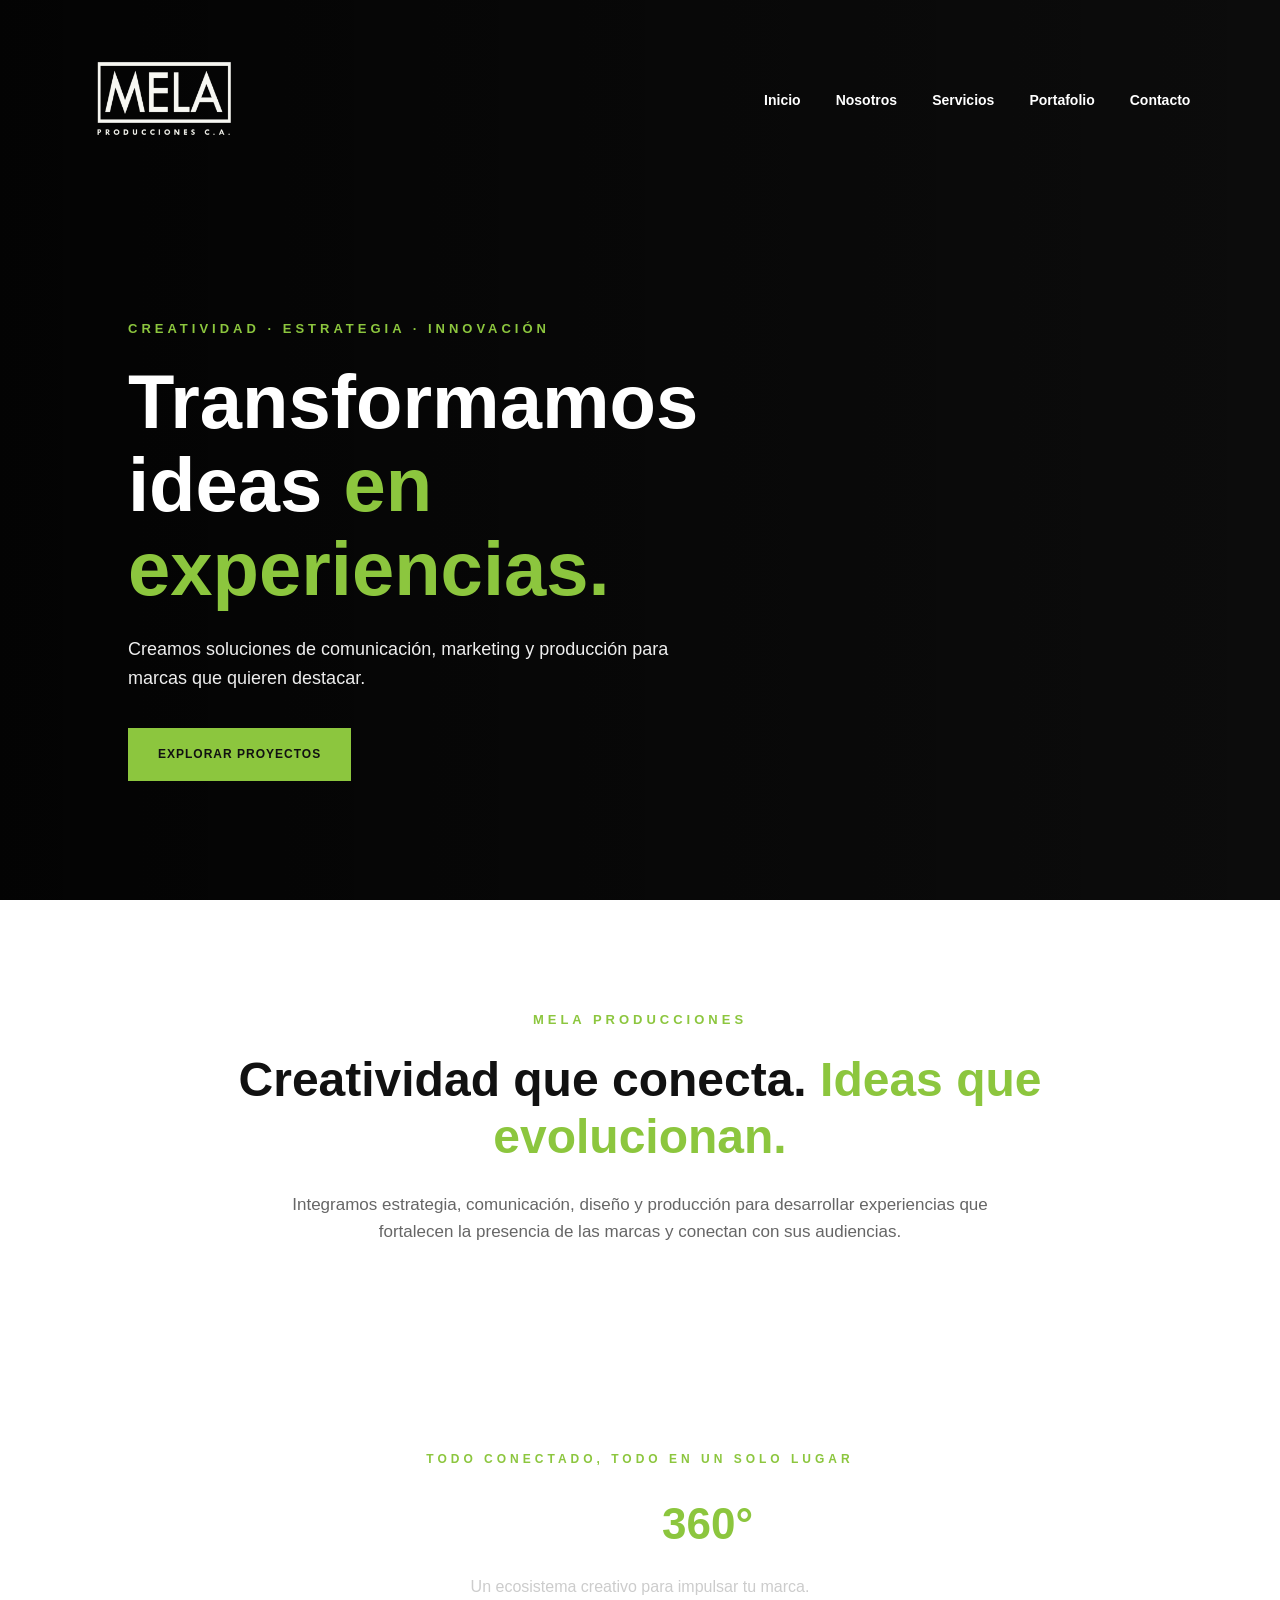
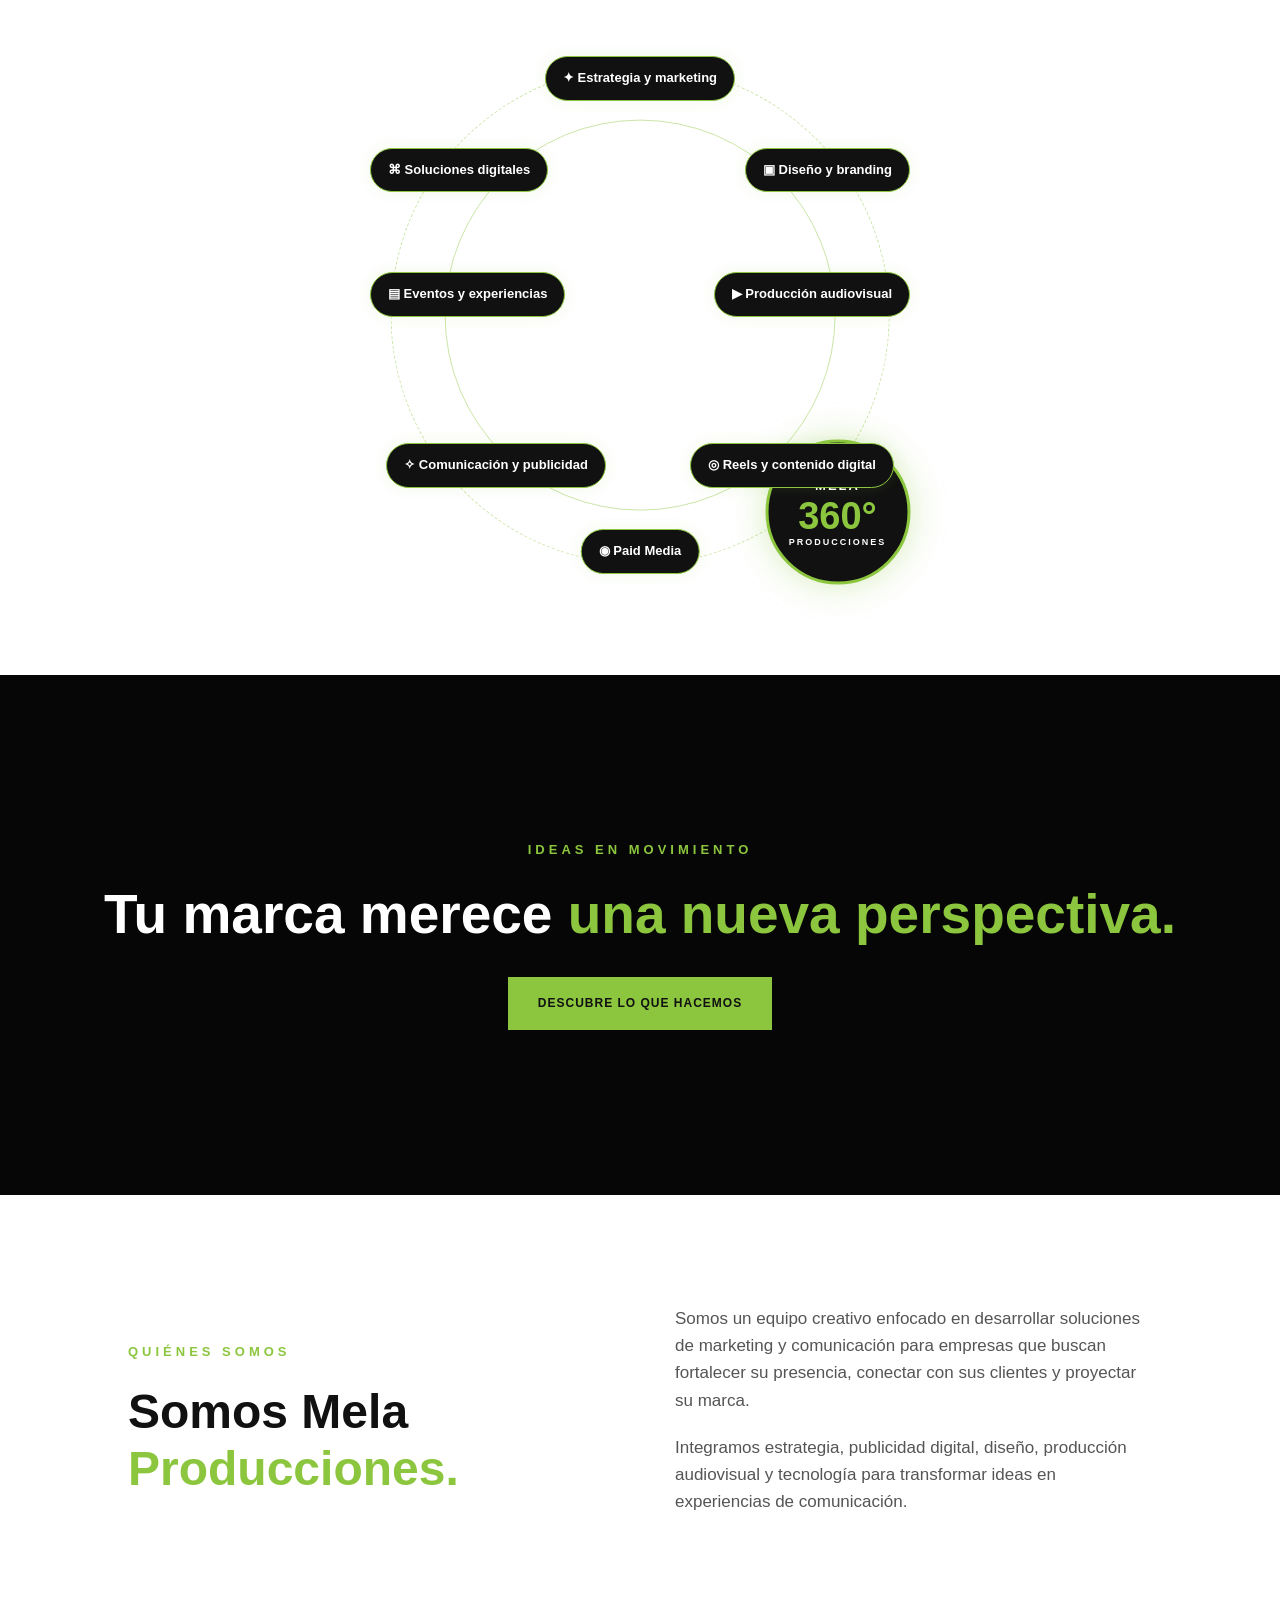
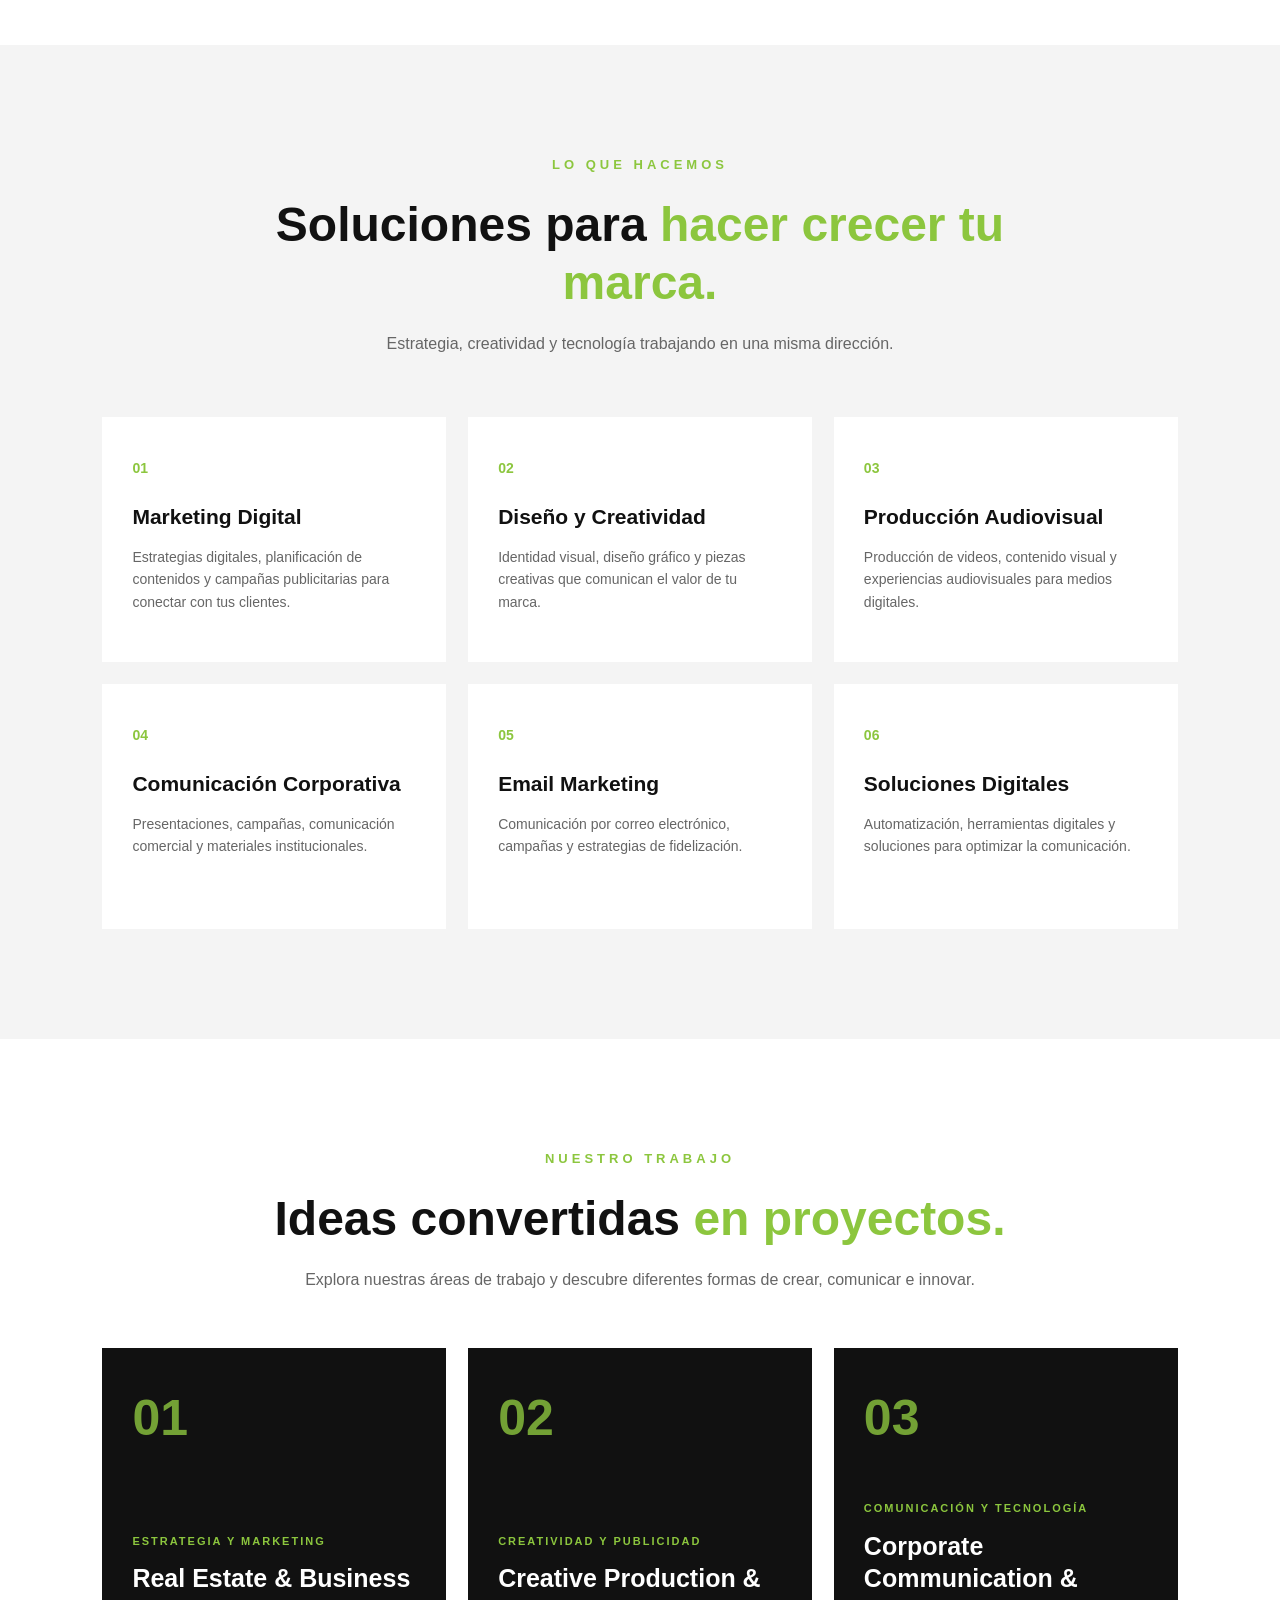
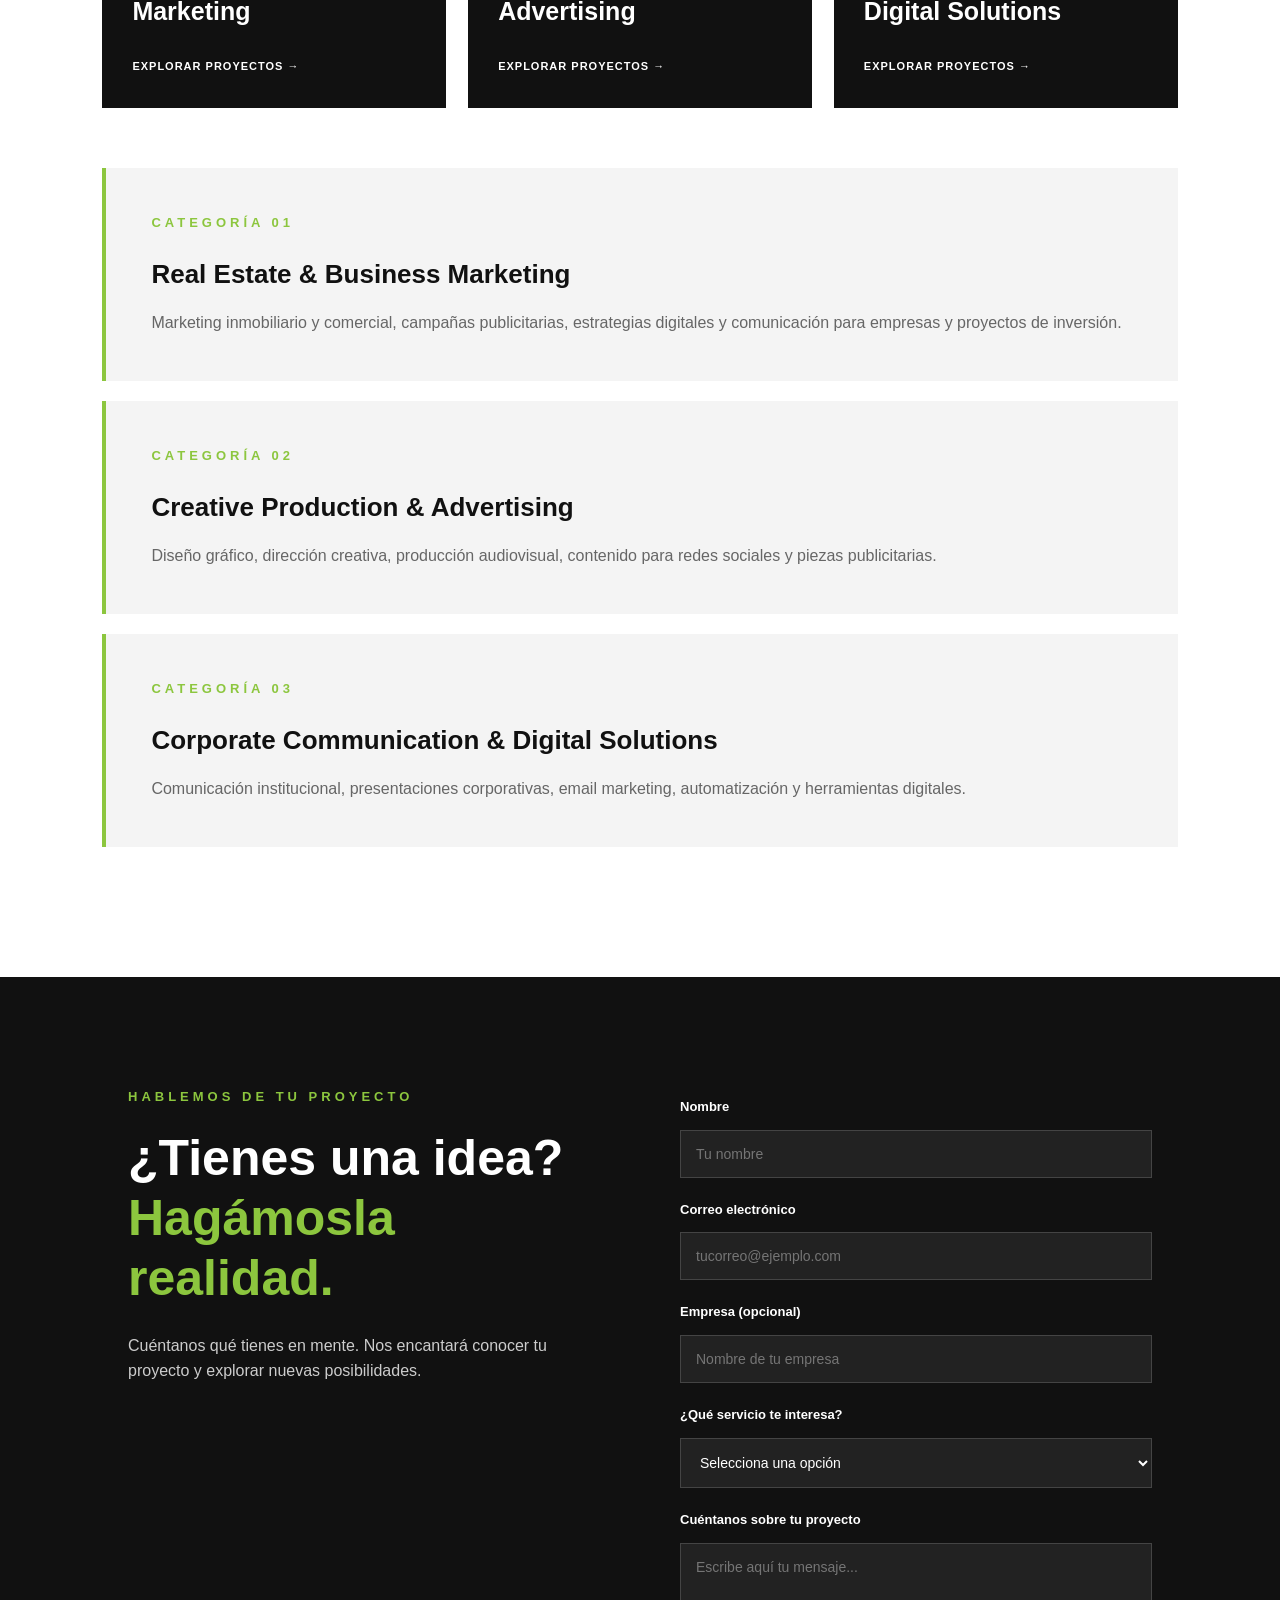
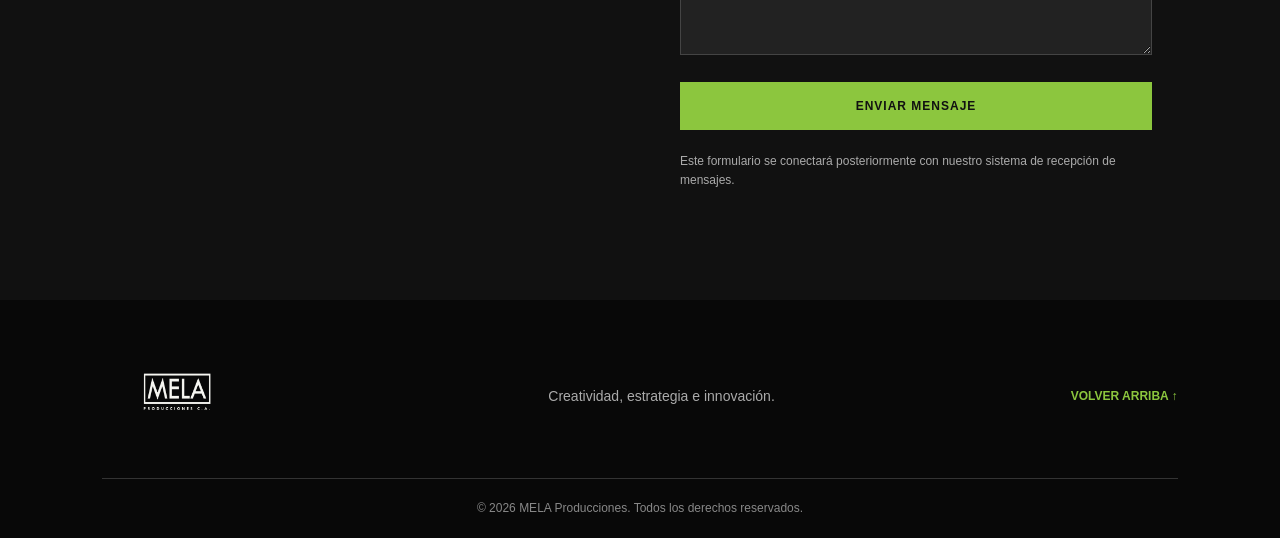
==== index.html @ 6f0ee9f9 "Agrega sección animada MELA 360" ====
<!DOCTYPE html>
<html lang="es">
<head>
    <meta charset="UTF-8">
    <meta name="viewport" content="width=device-width, initial-scale=1.0">

    <title>Mela Producciones | Creatividad y Comunicación</title>

    <meta name="description" content="Mela Producciones. Marketing, comunicación, publicidad y producción audiovisual.">

    <link rel="stylesheet" href="css/estilos.css">
</head>

<body>

    <!-- ================= HEADER ================= -->

    <header class="header">

        <video class="header-video" autoplay muted loop playsinline>
            <source src="videos/video portada.mp4" type="video/mp4">
        </video>

        <div class="header-overlay"></div>

        <nav class="navbar">

            <a href="#inicio" class="logo">
                <img src="img/logo mela blanco.png" alt="Mela Producciones">
            </a>

            <button class="menu-toggle" id="menu-toggle" aria-label="Abrir menú">
                ☰
            </button>

            <ul class="nav-menu" id="nav-menu">
                <li><a href="#inicio">Inicio</a></li>
                <li><a href="#nosotros">Nosotros</a></li>
                <li><a href="#servicios">Servicios</a></li>
                <li><a href="#portafolio">Portafolio</a></li>
                <li><a href="#contacto">Contacto</a></li>
            </ul>

        </nav>
        <!-- MENU INFERIOR PARA MOVILES -->
<nav class="mobile-bottom-nav">
    <a href="#inicio">
        <span>⌂</span>
        <small>Inicio</small>
    </a>

    <a href="#nosotros">
        <span>◉</span>
        <small>Nosotros</small>
    </a>

    <a href="#servicios">
        <span>▣</span>
        <small>Servicios</small>
    </a>

    <a href="#portafolio">
        <span>▦</span>
        <small>Portafolio</small>
    </a>

    <a href="#contacto">
        <span>✉</span>
        <small>Contacto</small>
    </a>
</nav>

        <div class="header-content" id="inicio">

            <p class="eyebrow">CREATIVIDAD · ESTRATEGIA · INNOVACIÓN</p>

            <h1>
                Transformamos ideas
                <span>en experiencias.</span>
            </h1>

            <p class="header-description">
                Creamos soluciones de comunicación, marketing y producción
                para marcas que quieren destacar.
            </p>

            <a href="#portafolio" class="btn-primary">
                EXPLORAR PROYECTOS
            </a>

        </div>

    </header>


    <!-- ================= PRESENTACIÓN ================= -->

    <main>

        <section class="intro-section">

            <p class="section-label">MELA PRODUCCIONES</p>

            <h2>
                Creatividad que conecta.
                <span>Ideas que evolucionan.</span>
            </h2>

            <p>
                Integramos estrategia, comunicación, diseño y producción
                para desarrollar experiencias que fortalecen la presencia
                de las marcas y conectan con sus audiencias.
            </p>

        </section>


<!-- ================ MELA 360 ================= -->
<section class="mela-360-section" id="mela360">

    <div class="mela-360-heading">
        <span>TODO CONECTADO, TODO EN UN SOLO LUGAR</span>
        <h2>MELA <strong>360°</strong></h2>
        <p>Un ecosistema creativo para impulsar tu marca.</p>
    </div>

    <div class="mela-360-orbit">

        <div class="mela-360-center">
            <span>MELA</span>
            <strong>360°</strong>
            <small>PRODUCCIONES</small>
        </div>

        <div class="mela-360-service service-1">✦ Estrategia y marketing</div>
        <div class="mela-360-service service-2">▣ Diseño y branding</div>
        <div class="mela-360-service service-3">▶ Producción audiovisual</div>
        <div class="mela-360-service service-4">◎ Reels y contenido digital</div>
        <div class="mela-360-service service-5">◉ Paid Media</div>
        <div class="mela-360-service service-6">✧ Comunicación y publicidad</div>
        <div class="mela-360-service service-7">▤ Eventos y experiencias</div>
        <div class="mela-360-service service-8">⌘ Soluciones digitales</div>

    </div>
</section>
<!-- ============== FIN MELA 360 ============== -->



        <!-- ================= VIDEO CENTRAL ================= -->

        <section class="video-section">

            <video class="body-video" autoplay muted loop playsinline>
                <source src="videos/video cuerpo.mp4" type="video/mp4">
            </video>

            <div class="video-overlay"></div>

            <div class="video-content">

                <p class="section-label">IDEAS EN MOVIMIENTO</p>

                <h2>
                    Tu marca merece
                    <span>una nueva perspectiva.</span>
                </h2>

                <a href="#servicios" class="btn-primary">
                    DESCUBRE LO QUE HACEMOS
                </a>

            </div>

        </section>


        <!-- ================= NOSOTROS ================= -->

        <section class="about-section" id="nosotros">

            <div class="section-heading">
                <p class="section-label">QUIÉNES SOMOS</p>

                <h2>
                    Somos Mela
                    <span>Producciones.</span>
                </h2>
            </div>

            <div class="about-content">

                <p>
                    Somos un equipo creativo enfocado en desarrollar
                    soluciones de marketing y comunicación para empresas
                    que buscan fortalecer su presencia, conectar con sus
                    clientes y proyectar su marca.
                </p>

                <p>
                    Integramos estrategia, publicidad digital, diseño,
                    producción audiovisual y tecnología para transformar
                    ideas en experiencias de comunicación.
                </p>

            </div>

        </section>


        <!-- ================= SERVICIOS ================= -->

        <section class="services-section" id="servicios">

            <div class="section-heading">
                <p class="section-label">LO QUE HACEMOS</p>

                <h2>
                    Soluciones para
                    <span>hacer crecer tu marca.</span>
                </h2>

                <p>
                    Estrategia, creatividad y tecnología trabajando
                    en una misma dirección.
                </p>
            </div>

            <div class="services-grid">

                <article class="service-card">
                    <span class="service-number">01</span>
                    <h3>Marketing Digital</h3>
                    <p>
                        Estrategias digitales, planificación de contenidos
                        y campañas publicitarias para conectar con tus clientes.
                    </p>
                </article>

                <article class="service-card">
                    <span class="service-number">02</span>
                    <h3>Diseño y Creatividad</h3>
                    <p>
                        Identidad visual, diseño gráfico y piezas creativas
                        que comunican el valor de tu marca.
                    </p>
                </article>

                <article class="service-card">
                    <span class="service-number">03</span>
                    <h3>Producción Audiovisual</h3>
                    <p>
                        Producción de videos, contenido visual y
                        experiencias audiovisuales para medios digitales.
                    </p>
                </article>

                <article class="service-card">
                    <span class="service-number">04</span>
                    <h3>Comunicación Corporativa</h3>
                    <p>
                        Presentaciones, campañas, comunicación comercial
                        y materiales institucionales.
                    </p>
                </article>

                <article class="service-card">
                    <span class="service-number">05</span>
                    <h3>Email Marketing</h3>
                    <p>
                        Comunicación por correo electrónico, campañas
                        y estrategias de fidelización.
                    </p>
                </article>

                <article class="service-card">
                    <span class="service-number">06</span>
                    <h3>Soluciones Digitales</h3>
                    <p>
                        Automatización, herramientas digitales y
                        soluciones para optimizar la comunicación.
                    </p>
                </article>

            </div>

        </section>


        <!-- ================= PORTAFOLIO ================= -->

        <section class="portfolio-section" id="portafolio">

            <div class="section-heading">
                <p class="section-label">NUESTRO TRABAJO</p>

                <h2>
                    Ideas convertidas
                    <span>en proyectos.</span>
                </h2>

                <p>
                    Explora nuestras áreas de trabajo y descubre
                    diferentes formas de crear, comunicar e innovar.
                </p>
            </div>

            <div class="portfolio-grid">

                <a href="#real-estate" class="portfolio-card">

                    <span class="portfolio-number">01</span>

                    <div class="portfolio-card-content">
                        <p>ESTRATEGIA Y MARKETING</p>
                        <h3>Real Estate & Business Marketing</h3>
                        <span class="portfolio-link">EXPLORAR PROYECTOS →</span>
                    </div>

                </a>


                <a href="#produccion" class="portfolio-card">

                    <span class="portfolio-number">02</span>

                    <div class="portfolio-card-content">
                        <p>CREATIVIDAD Y PUBLICIDAD</p>
                        <h3>Creative Production & Advertising</h3>
                        <span class="portfolio-link">EXPLORAR PROYECTOS →</span>
                    </div>

                </a>


                <a href="#comunicacion" class="portfolio-card">

                    <span class="portfolio-number">03</span>

                    <div class="portfolio-card-content">
                        <p>COMUNICACIÓN Y TECNOLOGÍA</p>
                        <h3>Corporate Communication & Digital Solutions</h3>
                        <span class="portfolio-link">EXPLORAR PROYECTOS →</span>
                    </div>

                </a>

            </div>


            <!-- Detalles de las categorías -->

            <div class="portfolio-details">

                <article class="portfolio-detail" id="real-estate">

                    <p class="section-label">CATEGORÍA 01</p>

                    <h3>Real Estate & Business Marketing</h3>

                    <p>
                        Marketing inmobiliario y comercial, campañas
                        publicitarias, estrategias digitales y comunicación
                        para empresas y proyectos de inversión.
                    </p>

                </article>


                <article class="portfolio-detail" id="produccion">

                    <p class="section-label">CATEGORÍA 02</p>

                    <h3>Creative Production & Advertising</h3>

                    <p>
                        Diseño gráfico, dirección creativa, producción
                        audiovisual, contenido para redes sociales
                        y piezas publicitarias.
                    </p>

                </article>


                <article class="portfolio-detail" id="comunicacion">

                    <p class="section-label">CATEGORÍA 03</p>

                    <h3>Corporate Communication & Digital Solutions</h3>

                    <p>
                        Comunicación institucional, presentaciones
                        corporativas, email marketing, automatización
                        y herramientas digitales.
                    </p>

                </article>

            </div>

        </section>


        <!-- ================= CONTACTO ================= -->

        <section class="contact-section" id="contacto">

            <div class="contact-info">

                <p class="section-label">HABLEMOS DE TU PROYECTO</p>

                <h2>
                    ¿Tienes una idea?
                    <span>Hagámosla realidad.</span>
                </h2>

                <p>
                    Cuéntanos qué tienes en mente. Nos encantará conocer
                    tu proyecto y explorar nuevas posibilidades.
                </p>

            </div>


            <form class="contact-form" id="contact-form">

                <label for="nombre">Nombre</label>
                <input
                    type="text"
                    id="nombre"
                    name="nombre"
                    placeholder="Tu nombre"
                    required
                >

                <label for="email">Correo electrónico</label>
                <input
                    type="email"
                    id="email"
                    name="email"
                    placeholder="tucorreo@ejemplo.com"
                    required
                >

                <label for="empresa">Empresa (opcional)</label>
                <input
                    type="text"
                    id="empresa"
                    name="empresa"
                    placeholder="Nombre de tu empresa"
                >

                <label for="servicio">¿Qué servicio te interesa?</label>

                <select id="servicio" name="servicio" required>
                    <option value="">Selecciona una opción</option>
                    <option value="Marketing Digital">Marketing Digital</option>
                    <option value="Diseño y Creatividad">Diseño y Creatividad</option>
                    <option value="Producción Audiovisual">Producción Audiovisual</option>
                    <option value="Comunicación Corporativa">Comunicación Corporativa</option>
                    <option value="Email Marketing">Email Marketing</option>
                    <option value="Soluciones Digitales">Soluciones Digitales</option>
                    <option value="Otro">Otro</option>
                </select>

                <label for="mensaje">Cuéntanos sobre tu proyecto</label>

                <textarea
                    id="mensaje"
                    name="mensaje"
                    rows="5"
                    placeholder="Escribe aquí tu mensaje..."
                    required
                ></textarea>

                <button type="submit" class="btn-primary">
                    ENVIAR MENSAJE
                </button>

                <p class="form-notice" id="form-notice">
                    Este formulario se conectará posteriormente
                    con nuestro sistema de recepción de mensajes.
                </p>

            </form>

        </section>

    </main>


    <!-- ================= FOOTER ================= -->

    <footer class="footer">

        <div class="footer-content">

            <a href="#inicio" class="footer-logo">
                <img src="img/logo mela blanco.png" alt="Mela Producciones">
            </a>

            <p>
                Creatividad, estrategia e innovación.
            </p>

            <a href="#inicio" class="back-to-top">
                VOLVER ARRIBA ↑
            </a>

        </div>

        <div class="footer-bottom">
            <p>© 2026 MELA Producciones. Todos los derechos reservados.</p>
        </div>

    </footer>


    <!-- ================= JAVASCRIPT ================= -->

    <script src="js/script.js"></script>

</body>
</html>
---- css/estilos.css ----
/* =========================
   CONFIGURACIÓN GENERAL
========================= */

/* ANCHO COMPLETO DE LA PÁGINA */

html,
body {
    width: 100%;
    max-width: 100%;
    overflow-x: hidden;
}

/* ENCABEZADO A PANTALLA COMPLETA */

.header {
    width: 100%;
    margin: 0;
    padding: 0;
    position: relative;
    overflow: hidden;
}

.header-video {
    position: absolute;
    top: 0;
    left: 0;
    width: 100%;
    height: 100%;
    object-fit: cover;
    object-position: center;
}

* {
    margin: 0;
    padding: 0;
    box-sizing: border-box;
}

html {
    scroll-behavior: smooth;
}

body {
    font-family: Arial, Helvetica, sans-serif;
    background: #ffffff;
    color: #111111;
    line-height: 1.6;
}

:root {
    --verde: #8CC63E;
    --negro: #111111;
    --blanco: #ffffff;
    --gris: #f4f4f4;
}

a {
    text-decoration: none;
    color: inherit;
}

section {
    scroll-margin-top: 30px;
}


/* =========================
   HEADER Y VIDEO
========================= */

.header {
    position: relative;
    min-height: 720px;
    height: 100vh;
    max-height: 900px;
    background: var(--negro);
    color: var(--blanco);
    overflow: hidden;
    display: flex;
    flex-direction: column;
}

.header-video {
    position: absolute;
    inset: 0;
    width: 100%;
    height: 100%;
    object-fit: cover;
    z-index: 0;
}

.header-overlay {
    position: absolute;
    inset: 0;
    background: linear-gradient(
        90deg,
        rgba(0, 0, 0, 0.82),
        rgba(0, 0, 0, 0.30)
    );
    z-index: 1;
}


/* =========================
   MENÚ DE NAVEGACIÓN
========================= */

.navbar {
    position: relative;
    z-index: 3;
    width: 100%;
    padding: 25px 7%;
    display: flex;
    justify-content: space-between;
    align-items: center;
}

.logo img {
    width: 180px;
    max-height: 90px;
    object-fit: contain;
    display: block;
}

.nav-menu {
    display: flex;
    align-items: center;
    gap: 35px;
    list-style: none;
}

.nav-menu a {
    color: var(--blanco);
    font-size: 14px;
    font-weight: bold;
    transition: color 0.3s;
}

.nav-menu a:hover {
    color: var(--verde);
}

.menu-toggle {
    display: none;
    background: transparent;
    border: none;
    color: white;
    font-size: 30px;
    cursor: pointer;
}


/* =========================
   TEXTO PRINCIPAL
========================= */

.header-content {
    position: relative;
    z-index: 2;
    flex: 1;
    display: flex;
    flex-direction: column;
    justify-content: center;
    align-items: flex-start;
    padding: 60px 10%;
    max-width: 1000px;
}

.eyebrow,
.section-label {
    color: var(--verde);
    font-size: 13px;
    font-weight: bold;
    letter-spacing: 4px;
    margin-bottom: 20px;
}

.header-content h1 {
    font-size: clamp(42px, 6vw, 76px);
    line-height: 1.1;
    max-width: 850px;
    margin-bottom: 25px;
}

.header-content h1 span,
.intro-section h2 span,
.section-heading h2 span,
.video-content h2 span,
.contact-info h2 span {
    color: var(--verde);
}

.header-description {
    max-width: 550px;
    font-size: 18px;
    color: #eeeeee;
    margin-bottom: 35px;
}


/* =========================
   BOTONES
========================= */

.btn-primary {
    display: inline-block;
    background: var(--verde);
    color: var(--negro);
    border: 2px solid var(--verde);
    padding: 15px 28px;
    font-size: 12px;
    font-weight: bold;
    letter-spacing: 1px;
    cursor: pointer;
    transition: all 0.3s ease;
}

.btn-primary:hover {
    background: transparent;
    color: var(--verde);
}


/* =========================
   PRESENTACIÓN
========================= */

.intro-section {
    padding: 110px 10%;
    text-align: center;
    max-width: 1100px;
    margin: auto;
}

.intro-section h2 {
    font-size: clamp(32px, 4vw, 48px);
    line-height: 1.2;
    margin-bottom: 25px;
}

.intro-section > p:last-child {
    max-width: 750px;
    margin: auto;
    color: #666666;
    font-size: 17px;
}


/* =========================
   VIDEO DEL CUERPO
========================= */

.video-section {
    position: relative;
    min-height: 520px;
    background: var(--negro);
    overflow: hidden;
    display: flex;
    align-items: center;
    justify-content: center;
    color: var(--blanco);
    text-align: center;
}

.body-video {
    position: absolute;
    inset: 0;
    width: 100%;
    height: 100%;
    object-fit: cover;
}

.video-overlay {
    position: absolute;
    inset: 0;
    background: rgba(0, 0, 0, 0.65);
}

.video-content {
    position: relative;
    z-index: 1;
    padding: 70px 20px;
}

.video-content h2 {
    font-size: clamp(32px, 5vw, 55px);
    line-height: 1.2;
    margin-bottom: 30px;
}


/* =========================
   NOSOTROS
========================= */

.about-section {
    padding: 110px 10%;
    display: grid;
    grid-template-columns: 1fr 1fr;
    gap: 70px;
    align-items: center;
}

.section-heading h2 {
    font-size: clamp(32px, 4vw, 48px);
    line-height: 1.2;
}

.about-content p {
    font-size: 17px;
    color: #555555;
    margin-bottom: 20px;
}


/* =========================
   SERVICIOS
========================= */

.services-section {
    background: var(--gris);
    padding: 110px 8%;
}

.services-section > .section-heading {
    text-align: center;
    max-width: 750px;
    margin: 0 auto 60px;
}

.services-section .section-heading > p:last-child,
.portfolio-section .section-heading > p:last-child {
    color: #666666;
    margin-top: 20px;
}

.services-grid {
    display: grid;
    grid-template-columns: repeat(3, 1fr);
    gap: 22px;
}

.service-card {
    background: var(--blanco);
    padding: 38px 30px;
    min-height: 245px;
    border-bottom: 4px solid transparent;
    transition: all 0.3s ease;
}

.service-card:hover {
    border-color: var(--verde);
    transform: translateY(-5px);
}

.service-number {
    color: var(--verde);
    font-size: 14px;
    font-weight: bold;
}

.service-card h3 {
    font-size: 21px;
    margin: 20px 0 12px;
}

.service-card p {
    font-size: 14px;
    color: #666666;
}


/* =========================
   PORTAFOLIO
========================= */

.portfolio-section {
    padding: 110px 8%;
}

.portfolio-section > .section-heading {
    text-align: center;
    max-width: 800px;
    margin: 0 auto 55px;
}

.portfolio-grid {
    display: grid;
    grid-template-columns: repeat(3, 1fr);
    gap: 22px;
}

.portfolio-card {
    position: relative;
    min-height: 360px;
    padding: 30px;
    background: var(--negro);
    color: var(--blanco);
    display: flex;
    flex-direction: column;
    justify-content: space-between;
    overflow: hidden;
    transition: all 0.3s ease;
}

.portfolio-card:hover {
    background: #252525;
    transform: translateY(-6px);
}

.portfolio-number {
    font-size: 50px;
    font-weight: bold;
    color: var(--verde);
    opacity: 0.8;
}

.portfolio-card-content p {
    color: var(--verde);
    font-size: 11px;
    font-weight: bold;
    letter-spacing: 2px;
    margin-bottom: 12px;
}

.portfolio-card-content h3 {
    font-size: 25px;
    line-height: 1.3;
    margin-bottom: 25px;
}

.portfolio-link {
    font-size: 11px;
    font-weight: bold;
    letter-spacing: 1px;
}

.portfolio-details {
    margin-top: 60px;
}

.portfolio-detail {
    padding: 45px;
    margin-bottom: 20px;
    background: var(--gris);
    border-left: 4px solid var(--verde);
}

.portfolio-detail h3 {
    font-size: 26px;
    margin-bottom: 15px;
}

.portfolio-detail p:last-child {
    color: #666666;
}


/* =========================
   CONTACTO
========================= */

.contact-section {
    background: var(--negro);
    color: var(--blanco);
    padding: 110px 10%;
    display: grid;
    grid-template-columns: 1fr 1fr;
    gap: 80px;
}

.contact-info h2 {
    font-size: clamp(34px, 4vw, 50px);
    line-height: 1.2;
    margin-bottom: 25px;
}

.contact-info > p:last-child {
    color: #cccccc;
    max-width: 450px;
}

.contact-form {
    display: flex;
    flex-direction: column;
    gap: 12px;
}

.contact-form label {
    font-size: 13px;
    font-weight: bold;
    margin-top: 10px;
}

.contact-form input,
.contact-form select,
.contact-form textarea {
    width: 100%;
    padding: 15px;
    background: #222222;
    border: 1px solid #444444;
    color: var(--blanco);
    font-family: inherit;
    font-size: 14px;
    outline: none;
}

.contact-form input:focus,
.contact-form select:focus,
.contact-form textarea:focus {
    border-color: var(--verde);
}

.contact-form textarea {
    resize: vertical;
}

.contact-form button {
    margin-top: 15px;
}

.form-notice {
    color: #aaaaaa;
    font-size: 12px;
    margin-top: 10px;
}


/* =========================
   FOOTER
========================= */

.footer {
    background: #080808;
    color: var(--blanco);
    padding: 55px 8% 20px;
}

.footer-content {
    display: flex;
    justify-content: space-between;
    align-items: center;
    gap: 25px;
    padding-bottom: 40px;
}

.footer-logo img {
    width: 150px;
    max-height: 75px;
    object-fit: contain;
}

.footer-content p {
    color: #aaaaaa;
    font-size: 14px;
}

.back-to-top {
    color: var(--verde);
    font-size: 12px;
    font-weight: bold;
}

.footer-bottom {
    border-top: 1px solid #333333;
    padding-top: 20px;
    text-align: center;
    color: #888888;
    font-size: 12px;
}


/* =========================
   RESPONSIVE - TABLETS
========================= */

@media (max-width: 900px) {

    .nav-menu {
        gap: 18px;
    }

    .services-grid {
        grid-template-columns: repeat(2, 1fr);
    }

    .portfolio-grid {
        grid-template-columns: 1fr;
    }

    .portfolio-card {
        min-height: 280px;
    }

    .about-section,
    .contact-section {
        grid-template-columns: 1fr;
        gap: 40px;
    }

}


/* =========================
   RESPONSIVE - MÓVILES
========================= */

@media (max-width: 650px) {

    .header {
        min-height: 650px;
        height: 90vh;
    }

    .navbar {
        padding: 20px 6%;
    }

    .logo img {
        width: 135px;
    }

    .menu-toggle {
        display: block;
    }

    .nav-menu {
        display: none;
        position: absolute;
        top: 100%;
        left: 0;
        width: 100%;
        background: #111111;
        padding: 25px;
        flex-direction: column;
        align-items: center;
        gap: 25px;
    }

    .nav-menu.active {
        display: flex;
    }

    .header-content {
        padding: 50px 7%;
    }

    .header-content h1 {
        font-size: 43px;
    }

    .header-description {
        font-size: 16px;
    }

    .intro-section,
    .about-section,
    .services-section,
    .portfolio-section,
    .contact-section {
        padding: 75px 7%;
    }

    .services-grid {
        grid-template-columns: 1fr;
    }

    .video-section {
        min-height: 420px;
    }

    .portfolio-detail {
        padding: 30px 22px;
    }

    .footer-content {
        flex-direction: column;
        text-align: center;
    }

    .footer-bottom {
        line-height: 1.8;
    }

}
/* AJUSTE DEFINITIVO DEL LOGO DEL HEADER */

.header .navbar .logo {
    display: flex !important;
    align-items: center;
    width: auto !important;
}

.header .navbar .logo img {
    width: 150px !important;
    max-width: none !important;
    max-height: none !important;
    height: auto !important;
    display: block;
    object-fit: contain;
}
/* MENU INFERIOR SOLO PARA MOVILES */

.mobile-bottom-nav {
    display: none;
}

@media (max-width: 768px) {

    .mobile-bottom-nav {
        display: flex;
        position: fixed;
        bottom: 0;
        left: 0;
        width: 100%;
        height: 68px;
        background: #111111;
        justify-content: space-around;
        align-items: center;
        z-index: 9999;
        padding-bottom: env(safe-area-inset-bottom);
        box-sizing: content-box;
        border-top: 2px solid #8CC63E;
    }

    .mobile-bottom-nav a {
        display: flex;
        flex-direction: column;
        align-items: center;
        justify-content: center;
        color: #FFFFFF;
        text-decoration: none;
        font-size: 11px;
        gap: 4px;
        flex: 1;
    }

    .mobile-bottom-nav span {
        font-size: 21px;
        line-height: 1;
    }

    .mobile-bottom-nav small {
        font-size: 10px;
    }

    .mobile-bottom-nav a:active,
    .mobile-bottom-nav a:focus {
        color: #8CC63E;
    }

    body {
        padding-bottom: 85px;
    }

    .menu-toggle,
    .nav-menu {
        display: none !important;
    }
}

/* BARRA MOVIL FLOTANTE */

@media (max-width: 768px) {

    .mobile-bottom-nav {
        position: fixed;
        bottom: calc(12px + env(safe-area-inset-bottom));
        left: 50%;
        transform: translateX(-50%);
        width: calc(100% - 28px);
        max-width: 420px;
        height: 68px;
        box-sizing: border-box;
        padding: 0 8px;
        border-radius: 24px;
        border: 1px solid #8CC63E;
        background: #111111;
        box-shadow: 0 8px 28px rgba(0, 0, 0, 0.45);
        z-index: 9999;
    }

    body {
        padding-bottom: 100px;
    }
}

/* ============== MELA 360 ============== */

.mela-360-section {
    background: #111111;
    color: #FFFFFF;
    padding: 90px 20px;
    text-align: center;
    overflow: hidden;
}

.mela-360-heading span {
    color: #8CC63E;
    font-size: 12px;
    letter-spacing: 4px;
    font-weight: 700;
}

.mela-360-heading h2 {
    font-size: clamp(36px, 6vw, 58px);
    margin: 18px 0 10px;
    color: #FFFFFF;
}

.mela-360-heading h2 strong {
    color: #8CC63E;
}

.mela-360-heading p {
    color: #CCCCCC;
    font-size: 16px;
    margin-bottom: 45px;
}

.mela-360-orbit {
    position: relative;
    width: min(100%, 760px);
    height: 500px;
    margin: 0 auto;
}

.mela-360-orbit::before,
.mela-360-orbit::after {
    content: "";
    position: absolute;
    border: 1px solid rgba(140, 198, 62, 0.35);
    border-radius: 50%;
    top: 50%;
    left: 50%;
    transform: translate(-50%, -50%);
    pointer-events: none;
}

.mela-360-orbit::before {
    width: 330px;
    height: 330px;
    animation: melaOrbitGlow 5s ease-in-out infinite;
}

.mela-360-orbit::after {
    width: 440px;
    height: 440px;
    border-style: dashed;
    animation: melaOrbitRotate 35s linear infinite;
}

.mela-360-center {
    position: absolute;
    top: 50%;
    left: 50%;
    transform: translate(-50%, -50%);
    width: 155px;
    height: 155px;
    border-radius: 50%;
    background: #8CC63E;
    color: #111111;
    display: flex;
    flex-direction: column;
    align-items: center;
    justify-content: center;
    box-shadow: 0 0 35px rgba(140, 198, 62, 0.45);
    z-index: 2;
}

.mela-360-center span {
    font-size: 21px;
    font-weight: 800;
    letter-spacing: 3px;
}

.mela-360-center strong {
    font-size: 42px;
    line-height: 1;
}

.mela-360-center small {
    font-size: 9px;
    letter-spacing: 2px;
    font-weight: 700;
}

.mela-360-service {
    position: absolute;
    padding: 13px 18px;
    border: 1px solid #8CC63E;
    border-radius: 30px;
    background: #191919;
    color: #FFFFFF;
    font-size: 13px;
    font-weight: 600;
    white-space: nowrap;
    box-shadow: 0 0 15px rgba(140, 198, 62, 0.12);
    animation: melaServiceFloat 4s ease-in-out infinite;
    transition: .3s ease;
    z-index: 3;
}

.mela-360-service:hover {
    background: #8CC63E;
    color: #111111;
    box-shadow: 0 0 25px rgba(140, 198, 62, 0.65);
    transform: scale(1.08);
}

.service-1 { top: 4%; left: 50%; transform: translateX(-50%); }
.service-2 { top: 20%; right: 3%; animation-delay: .5s; }
.service-3 { top: 47%; right: 0; animation-delay: 1s; }
.service-4 { bottom: 17%; right: 5%; animation-delay: 1.5s; }
.service-5 { bottom: 3%; left: 50%; transform: translateX(-50%); animation-delay: 2s; }
.service-6 { bottom: 17%; left: 4%; animation-delay: 2.5s; }
.service-7 { top: 47%; left: 0; animation-delay: 3s; }
.service-8 { top: 20%; left: 3%; animation-delay: 3.5s; }

@keyframes melaServiceFloat {
    0%, 100% { translate: 0 0; }
    50% { translate: 0 -9px; }
}

@keyframes melaOrbitRotate {
    from { rotate: 0deg; }
    to { rotate: 360deg; }
}

@keyframes melaOrbitGlow {
    0%, 100% { box-shadow: 0 0 10px rgba(140,198,62,.08); }
    50% { box-shadow: 0 0 28px rgba(140,198,62,.22); }
}

/* VERSION MOVIL */

@media (max-width: 600px) {
    .mela-360-section {
        padding: 65px 12px;
    }

    .mela-360-heading p {
        font-size: 14px;
    }

    .mela-360-orbit {
        height: 430px;
    }

    .mela-360-orbit::before {
        width: 210px;
        height: 210px;
    }

    .mela-360-orbit::after {
        width: 285px;
        height: 285px;
    }

    .mela-360-center {
        width: 115px;
        height: 115px;
    }

    .mela-360-center span {
        font-size: 16px;
    }

    .mela-360-center strong {
        font-size: 32px;
    }

    .mela-360-center small {
        font-size: 7px;
    }

    .mela-360-service {
        font-size: 10px;
        padding: 9px 11px;
    }

    .service-1 { top: 2%; }
    .service-2 { top: 19%; right: 0; }
    .service-3 { top: 42%; right: 0; }
    .service-4 { bottom: 18%; right: 0; }
    .service-5 { bottom: 2%; }
    .service-6 { bottom: 18%; left: 0; }
    .service-7 { top: 42%; left: 0; }
    .service-8 { top: 19%; left: 0; }
}
/* ===== MELA 360 - SERVICIOS ANIMADOS ===== */

.mela-360-section {
    background: #FFFFFF;
    color: #111111;
    padding: 90px 20px;
    text-align: center;
    overflow: hidden;
}

.mela-360-section .section-label {
    color: #8CC63E;
    letter-spacing: 5px;
    font-weight: bold;
}

.mela-360-section h2 {
    font-size: clamp(28px, 5vw, 44px);
    margin-bottom: 15px;
}

.mela-360-section h2 span {
    color: #8CC63E;
}

.mela-360-section > p {
    color: #555555;
    max-width: 650px;
    margin: 0 auto 45px;
    line-height: 1.7;
}

.mela-360-orbit {
    position: relative;
    width: min(100%, 540px);
    height: 540px;
    margin: 0 auto;
    display: flex;
    align-items: center;
    justify-content: center;
}

.mela-360-orbit::before,
.mela-360-orbit::after {
    content: "";
    position: absolute;
    border: 1px solid rgba(140, 198, 62, 0.45);
    border-radius: 50%;
    animation: melaOrbit 18s linear infinite;
}

.mela-360-orbit::before {
    width: 72%;
    height: 72%;
}

.mela-360-orbit::after {
    width: 92%;
    height: 92%;
    border-style: dashed;
    animation-direction: reverse;
}

.mela-360-center {
    position: relative;
    z-index: 2;
    width: 145px;
    height: 145px;
    border-radius: 50%;
    background: #111111;
    color: #FFFFFF;
    display: flex;
    flex-direction: column;
    align-items: center;
    justify-content: center;
    box-shadow: 0 0 35px rgba(140, 198, 62, 0.35);
    border: 3px solid #8CC63E;
}

.mela-360-center strong {
    color: #8CC63E;
    font-size: 38px;
}

.mela-360-center span {
    font-size: 13px;
    letter-spacing: 2px;
}

.mela-360-service {
    position: absolute;
    z-index: 3;
    background: #111111;
    color: #FFFFFF;
    border: 1px solid #8CC63E;
    border-radius: 30px;
    padding: 11px 17px;
    font-size: 13px;
    white-space: nowrap;
    animation: melaFloat 3s ease-in-out infinite;
}

.mela-360-service:nth-child(even) {
    animation-delay: 1s;
}

.service-1 { top: 2%; left: 50%; transform: translateX(-50%); }
.service-2 { top: 19%; right: 0; }
.service-3 { top: 42%; right: 0; }
.service-4 { bottom: 18%; right: 3%; }
.service-5 { bottom: 2%; left: 50%; transform: translateX(-50%); }
.service-6 { bottom: 18%; left: 3%; }
.service-7 { top: 42%; left: 0; }
.service-8 { top: 19%; left: 0; }

@keyframes melaOrbit {
    to { transform: rotate(360deg); }
}

@keyframes melaFloat {
    0%, 100% { margin-top: 0; }
    50% { margin-top: -8px; }
}

@media (max-width: 600px) {
    .mela-360-section {
        padding: 65px 12px;
    }

    .mela-360-orbit {
        height: 390px;
    }

    .mela-360-center {
        width: 110px;
        height: 110px;
    }

    .mela-360-center strong {
        font-size: 30px;
    }

    .mela-360-service {
        font-size: 10px;
        padding: 8px 10px;
    }

    .service-2, .service-4 { right: 0; }
    .service-6, .service-8 { left: 0; }
}
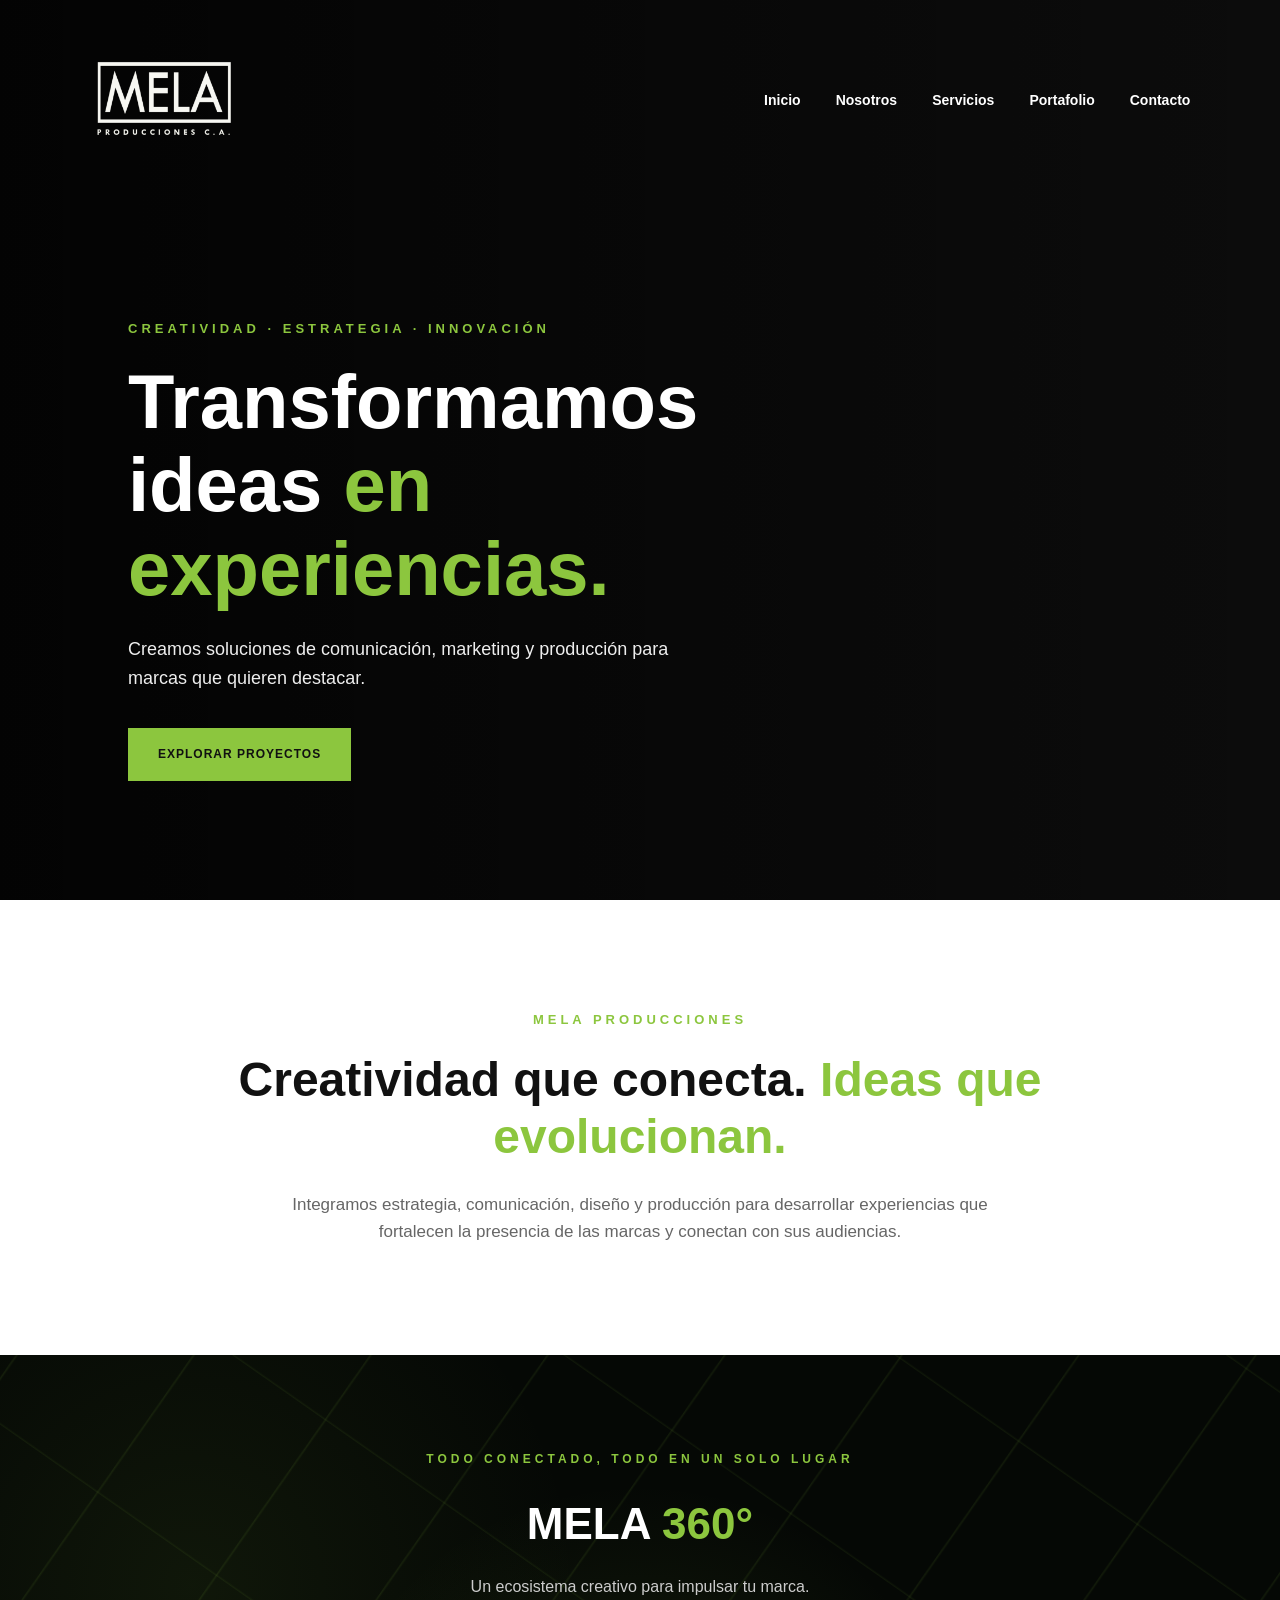
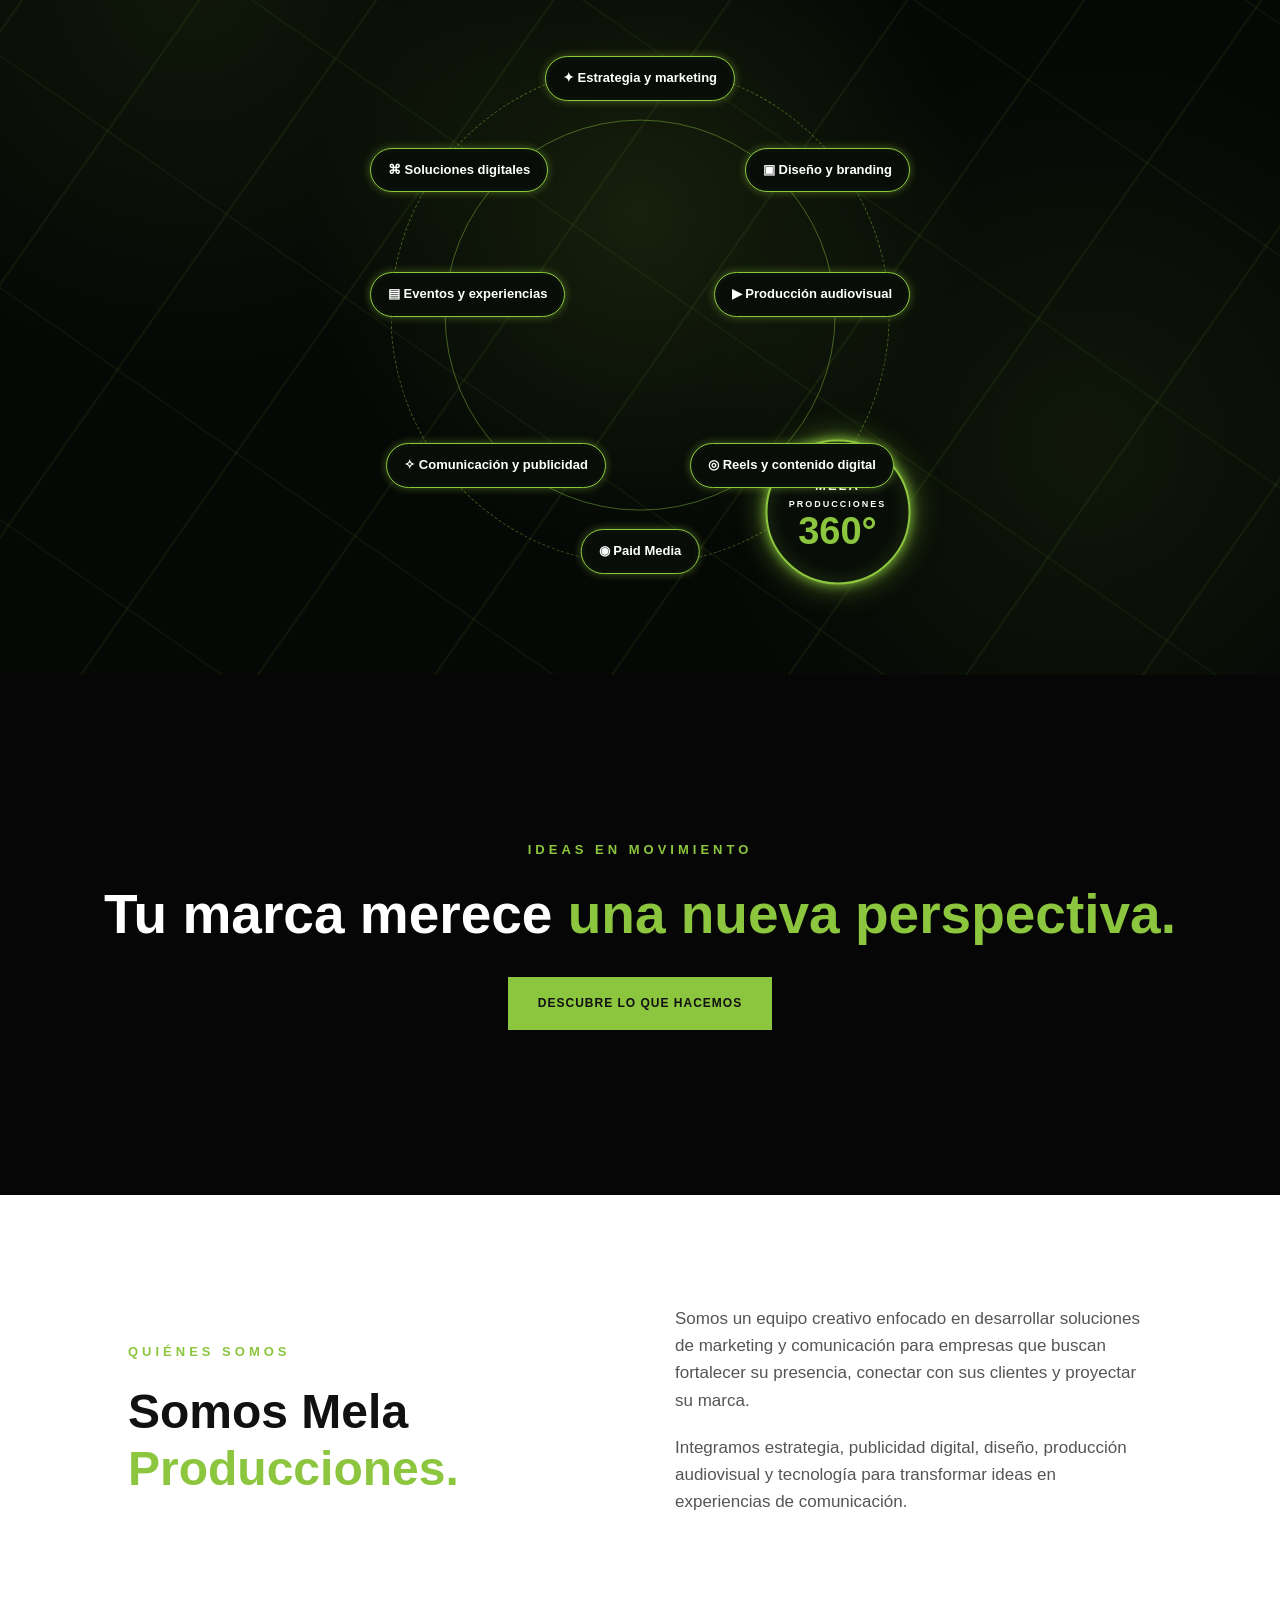
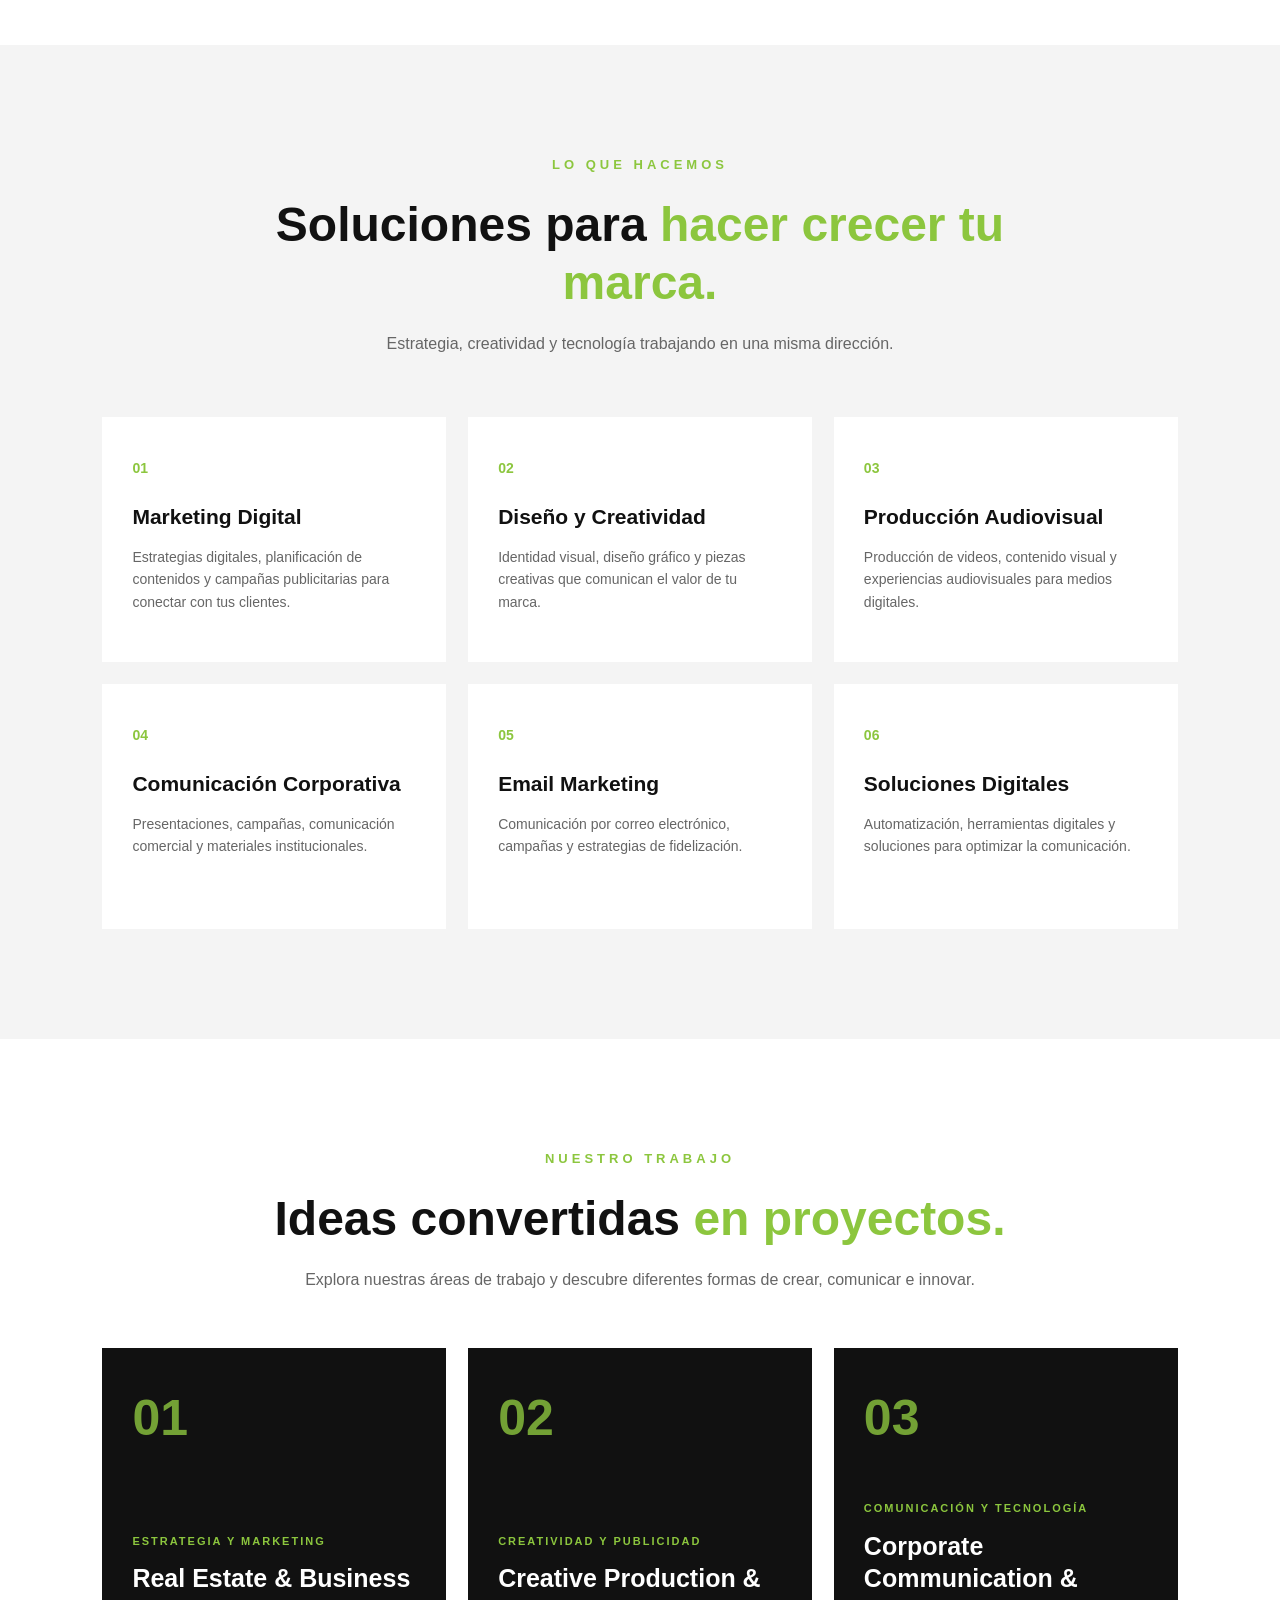
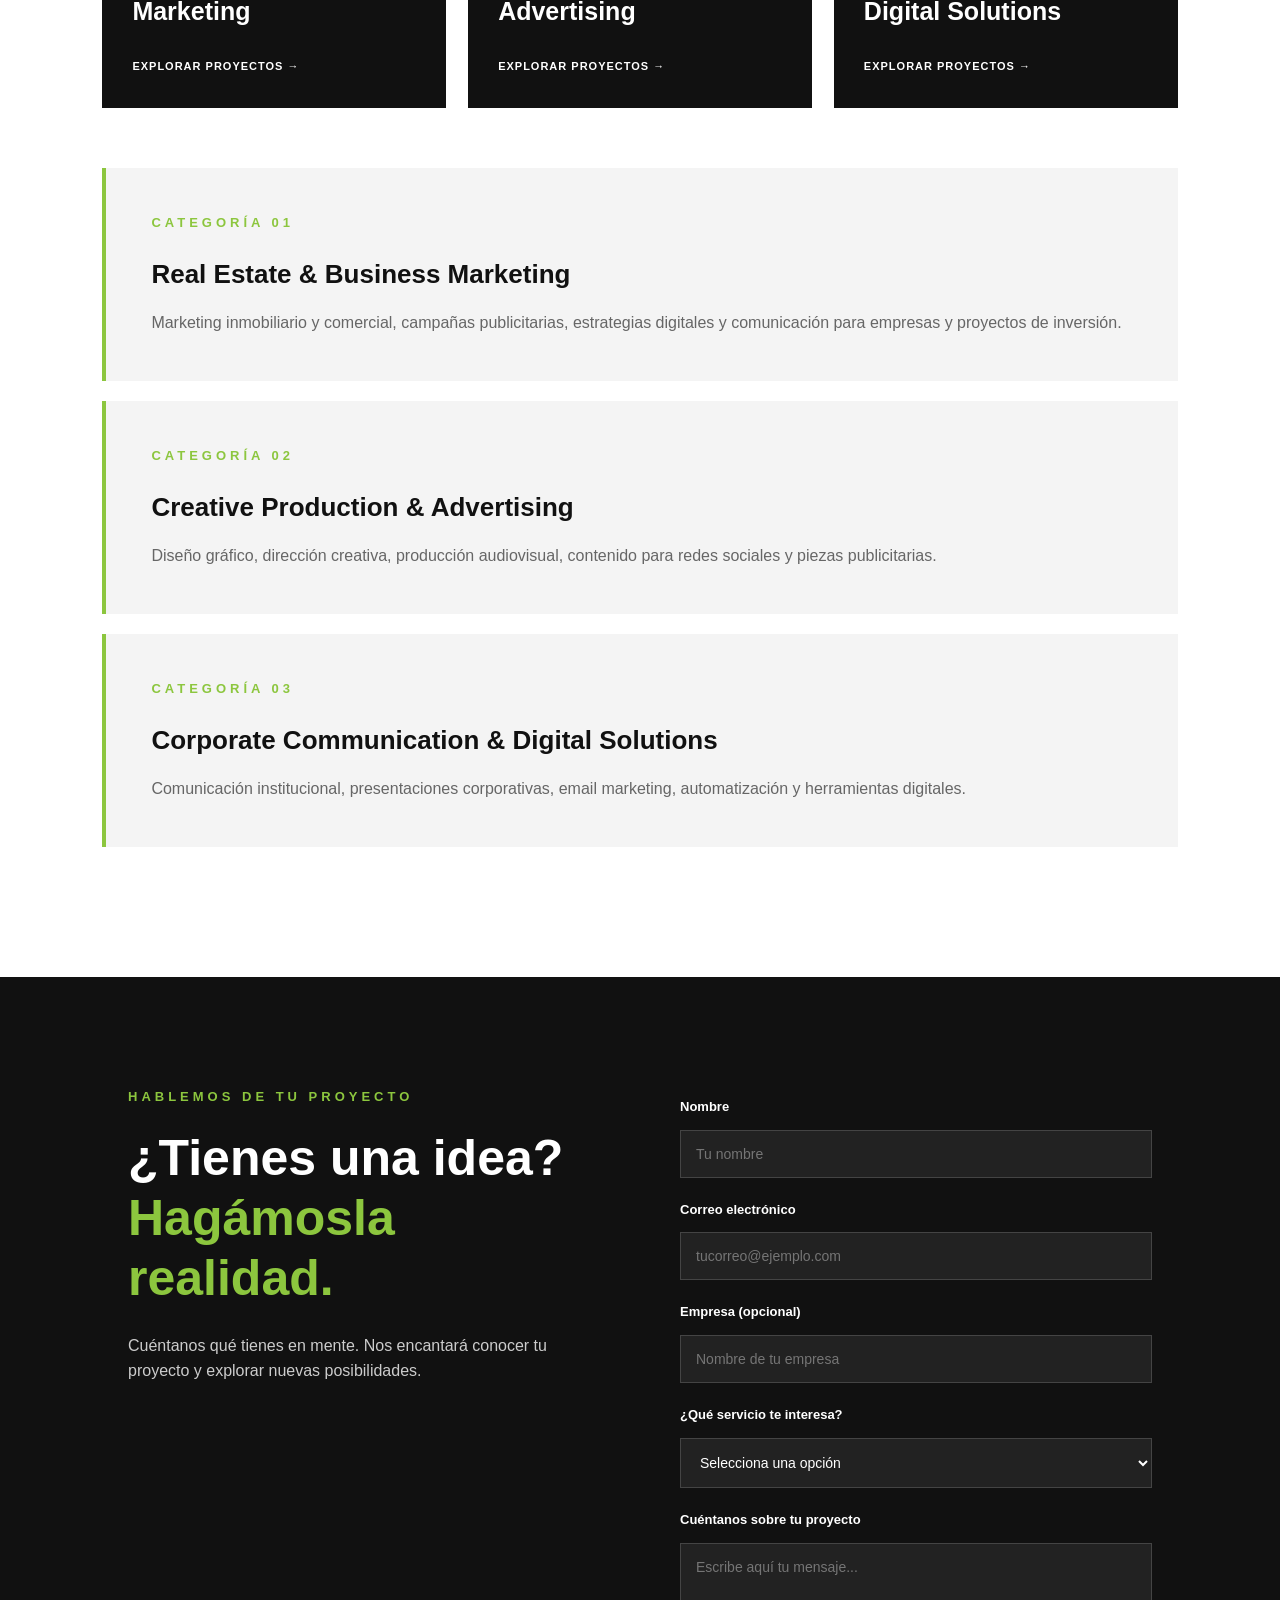
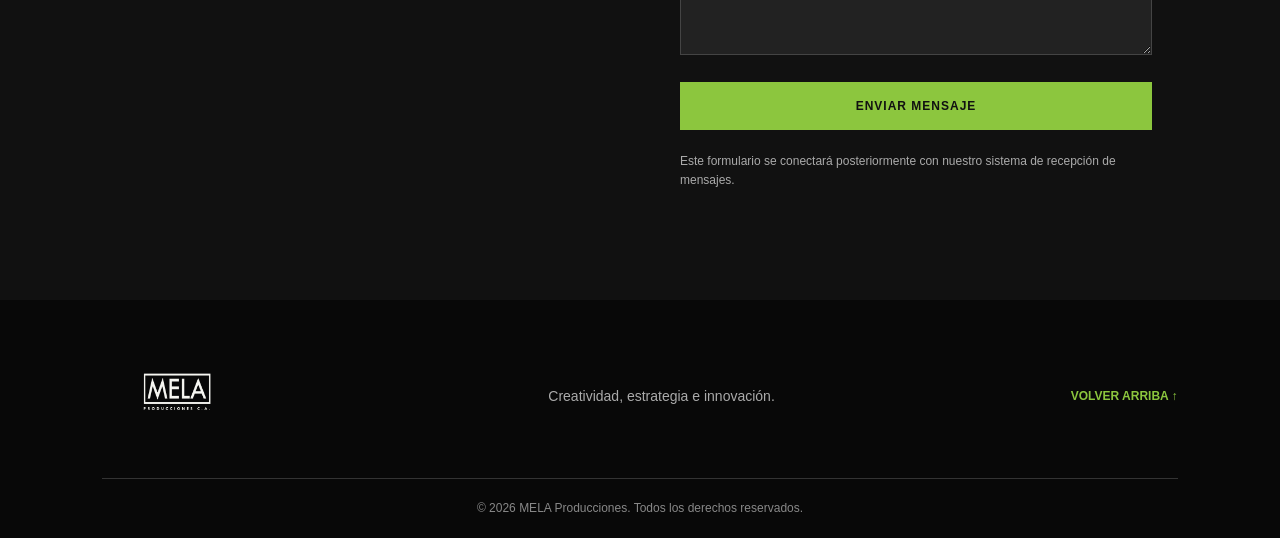
==== commit fe8c8fe8: "cambios 360" ====
--- a/index.html
+++ b/index.html
@@ -129,8 +129,8 @@
 
         <div class="mela-360-center">
             <span>MELA</span>
+            <small>PRODUCCIONES</small>
             <strong>360°</strong>
-            <small>PRODUCCIONES</small>
         </div>
 
         <div class="mela-360-service service-1">✦ Estrategia y marketing</div>
--- a/css/estilos.css
+++ b/css/estilos.css
@@ -1139,4 +1139,158 @@
 
     .service-2, .service-4 { right: 0; }
     .service-6, .service-8 { left: 0; }
+}
+/* ===== AJUSTE MELA 360 PARA MOVILES ===== */
+
+@media (max-width: 600px) {
+
+    .mela-360-section {
+        padding: 55px 10px 110px;
+    }
+
+    .mela-360-orbit {
+        width: 100%;
+        max-width: 360px;
+        height: 450px;
+        margin: 20px auto 0;
+    }
+
+    .mela-360-center {
+        position: absolute;
+        top: 50%;
+        left: 50%;
+        transform: translate(-50%, -50%);
+        width: 105px;
+        height: 105px;
+    }
+
+    .mela-360-service {
+        font-size: 10px;
+        padding: 8px 9px;
+        max-width: 48%;
+        white-space: normal;
+        text-align: center;
+    }
+
+    .service-1 {
+        top: 2%;
+        left: 50%;
+        transform: translateX(-50%);
+    }
+
+    .service-2 { top: 20%; right: 0; }
+    .service-3 { top: 40%; right: 0; }
+    .service-4 { bottom: 20%; right: 0; }
+
+    .service-5 {
+        bottom: 2%;
+        left: 50%;
+        transform: translateX(-50%);
+    }
+
+    .service-6 { bottom: 20%; left: 0; }
+    .service-7 { top: 40%; left: 0; }
+    .service-8 { top: 20%; left: 0; }
+}
+
+/* ===== MELA 360 - RED DIGITAL ANIMADA ===== */
+
+.mela-360-section {
+    position: relative;
+    isolation: isolate;
+    overflow: hidden;
+    background-color: #050805 !important;
+    background-image:
+        radial-gradient(circle at 50% 50%, rgba(140, 198, 62, 0.13), transparent 42%),
+        radial-gradient(circle at 15% 25%, rgba(140, 198, 62, 0.08), transparent 30%),
+        radial-gradient(circle at 85% 75%, rgba(140, 198, 62, 0.08), transparent 30%) !important;
+}
+
+/* Líneas digitales en movimiento */
+.mela-360-section::before {
+    content: "";
+    position: absolute;
+    inset: -50%;
+    z-index: -1;
+    pointer-events: none;
+    background-image:
+        repeating-linear-gradient(
+            125deg,
+            transparent 0px,
+            transparent 75px,
+            rgba(140, 198, 62, 0.18) 76px,
+            transparent 78px,
+            transparent 145px
+        ),
+        repeating-linear-gradient(
+            35deg,
+            transparent 0px,
+            transparent 110px,
+            rgba(140, 198, 62, 0.12) 111px,
+            transparent 113px,
+            transparent 190px
+        );
+    animation: melaNetworkMove 22s linear infinite;
+    opacity: 0.65;
+}
+
+@keyframes melaNetworkMove {
+    from { transform: translate3d(-3%, -2%, 0); }
+    to { transform: translate3d(3%, 2%, 0); }
+}
+
+/* Centro MELA 360 */
+.mela-360-center {
+    background: #080d08 !important;
+    border: 2px solid #8CC63E !important;
+    box-shadow:
+        0 0 12px rgba(140, 198, 62, 0.9),
+        0 0 30px rgba(140, 198, 62, 0.55),
+        inset 0 0 20px rgba(140, 198, 62, 0.18) !important;
+    animation: melaCenterGlow 3s ease-in-out infinite alternate;
+}
+
+@keyframes melaCenterGlow {
+    from {
+        box-shadow: 0 0 10px rgba(140,198,62,.5),
+                    0 0 22px rgba(140,198,62,.25);
+    }
+    to {
+        box-shadow: 0 0 18px rgba(140,198,62,1),
+                    0 0 42px rgba(140,198,62,.65);
+    }
+}
+
+/* Botones de servicios */
+.mela-360-service {
+    background: #080d08 !important;
+    color: #FFFFFF !important;
+    border: 1px solid #8CC63E !important;
+    box-shadow:
+        0 0 8px rgba(140,198,62,.45),
+        inset 0 0 8px rgba(140,198,62,.08) !important;
+    transition: all .3s ease;
+}
+
+.mela-360-service:hover {
+    background: #8CC63E !important;
+    color: #080d08 !important;
+    box-shadow: 0 0 20px rgba(140,198,62,.9) !important;
+}
+/* CENTRAR RED DIGITAL EN MOVILES */
+@media (max-width: 600px) {
+    .mela-360-section::before {
+        inset: -15% -45%;
+        background-position: center center;
+        animation: melaNetworkMobile 18s linear infinite;
+    }
+
+    @keyframes melaNetworkMobile {
+        from {
+            transform: translate3d(0, -2%, 0);
+        }
+        to {
+            transform: translate3d(0, 2%, 0);
+        }
+    }
 }
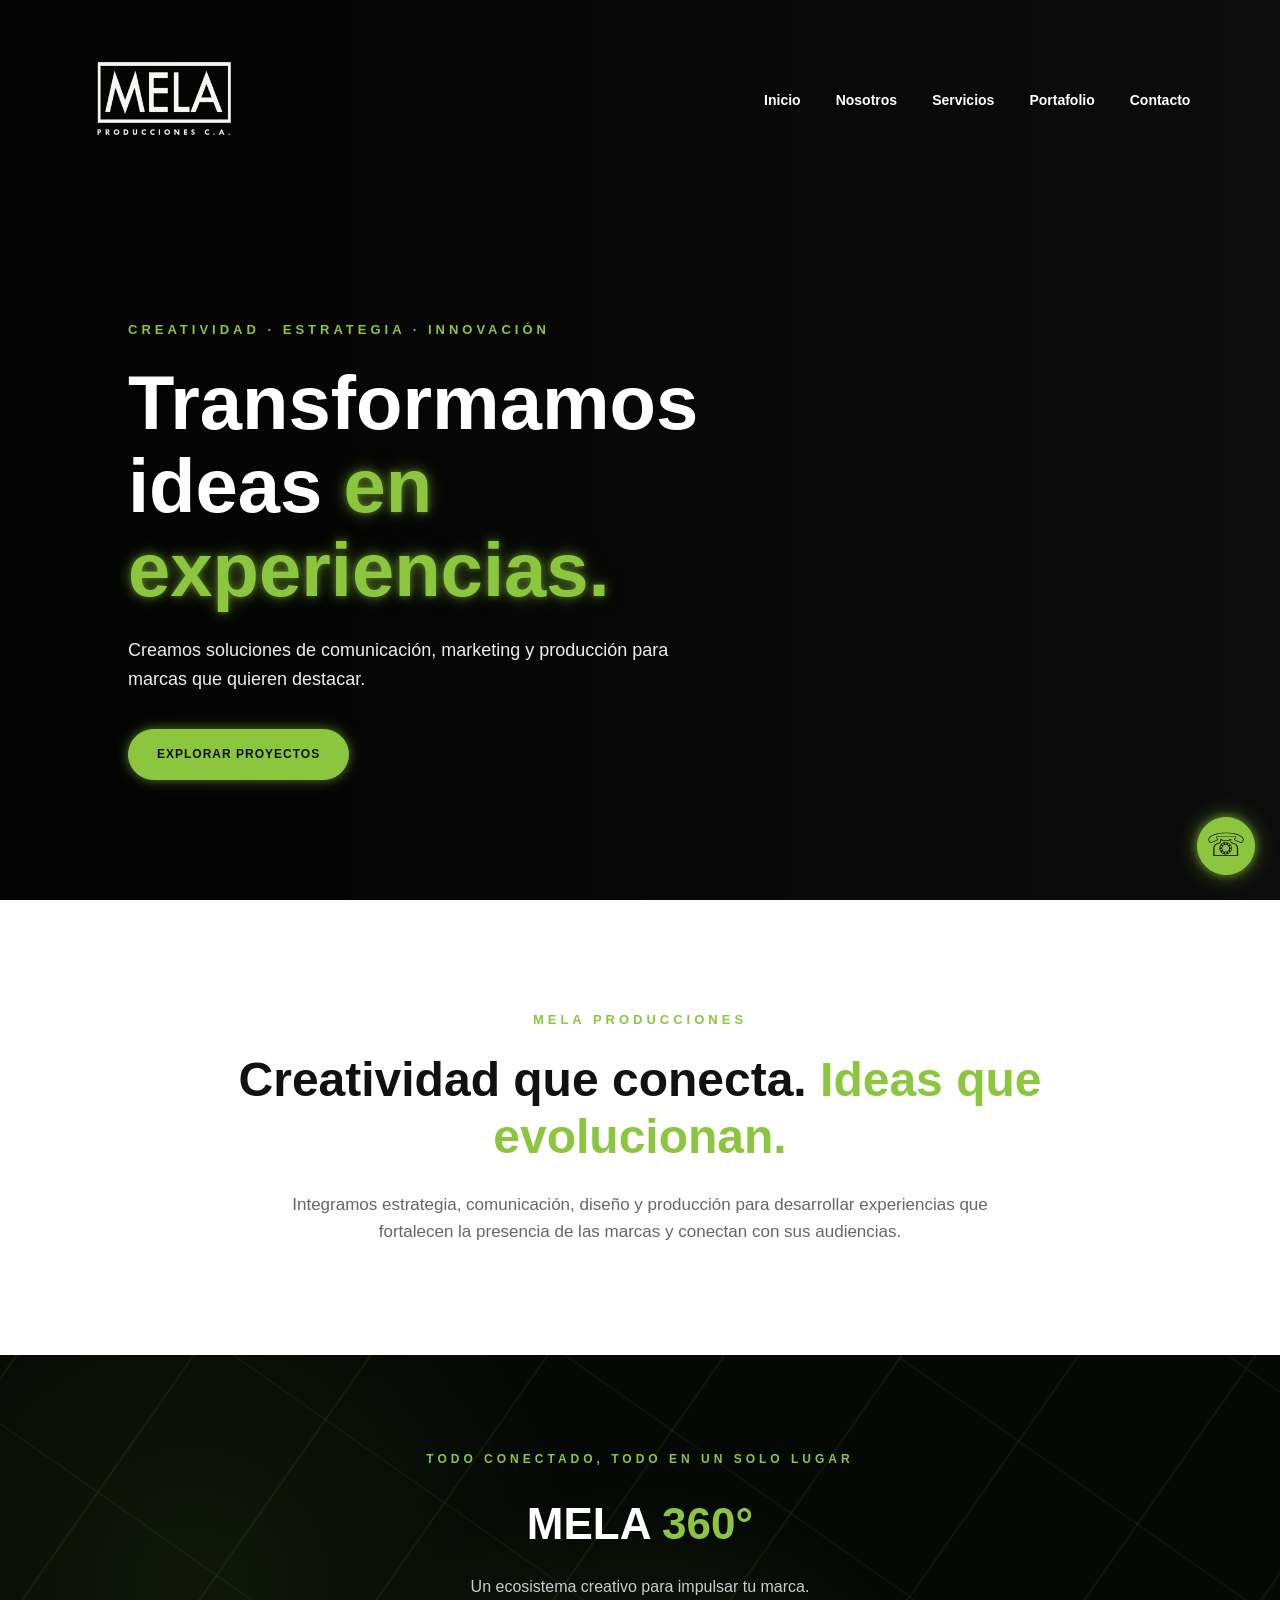
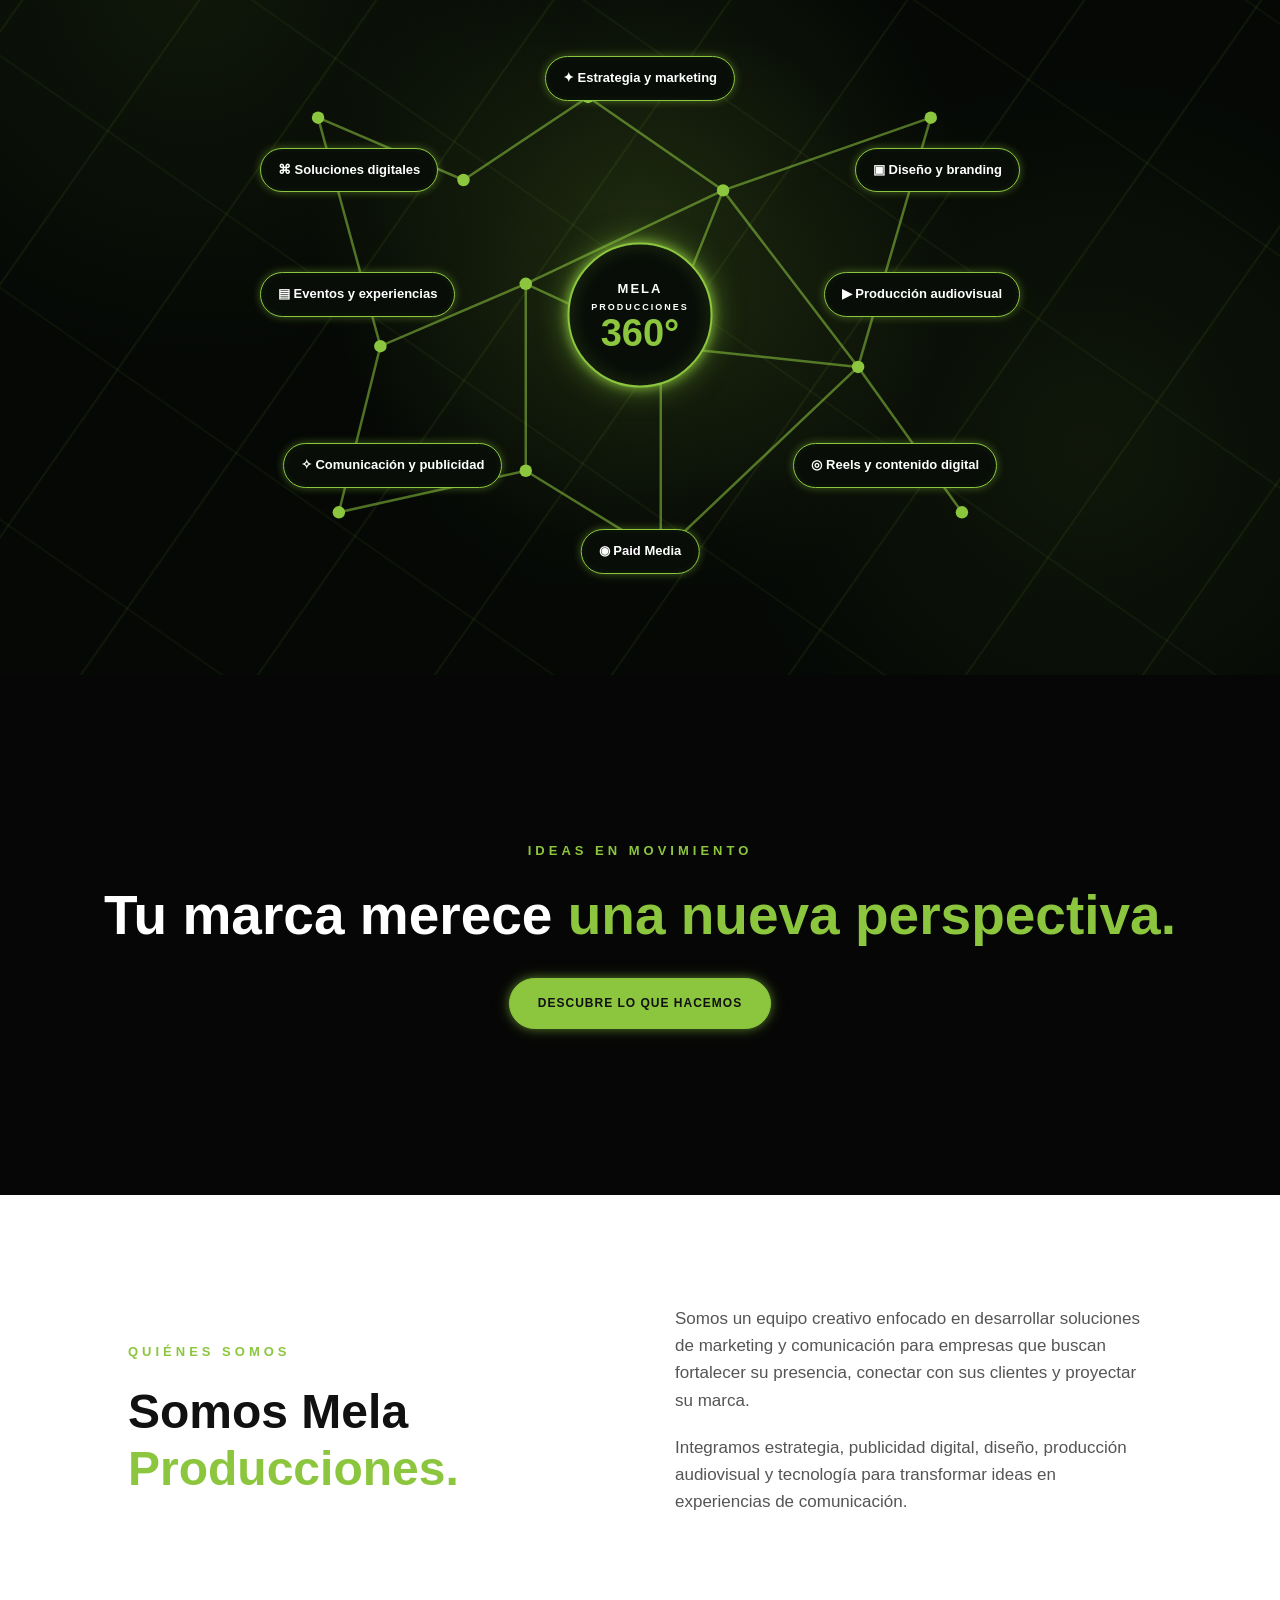
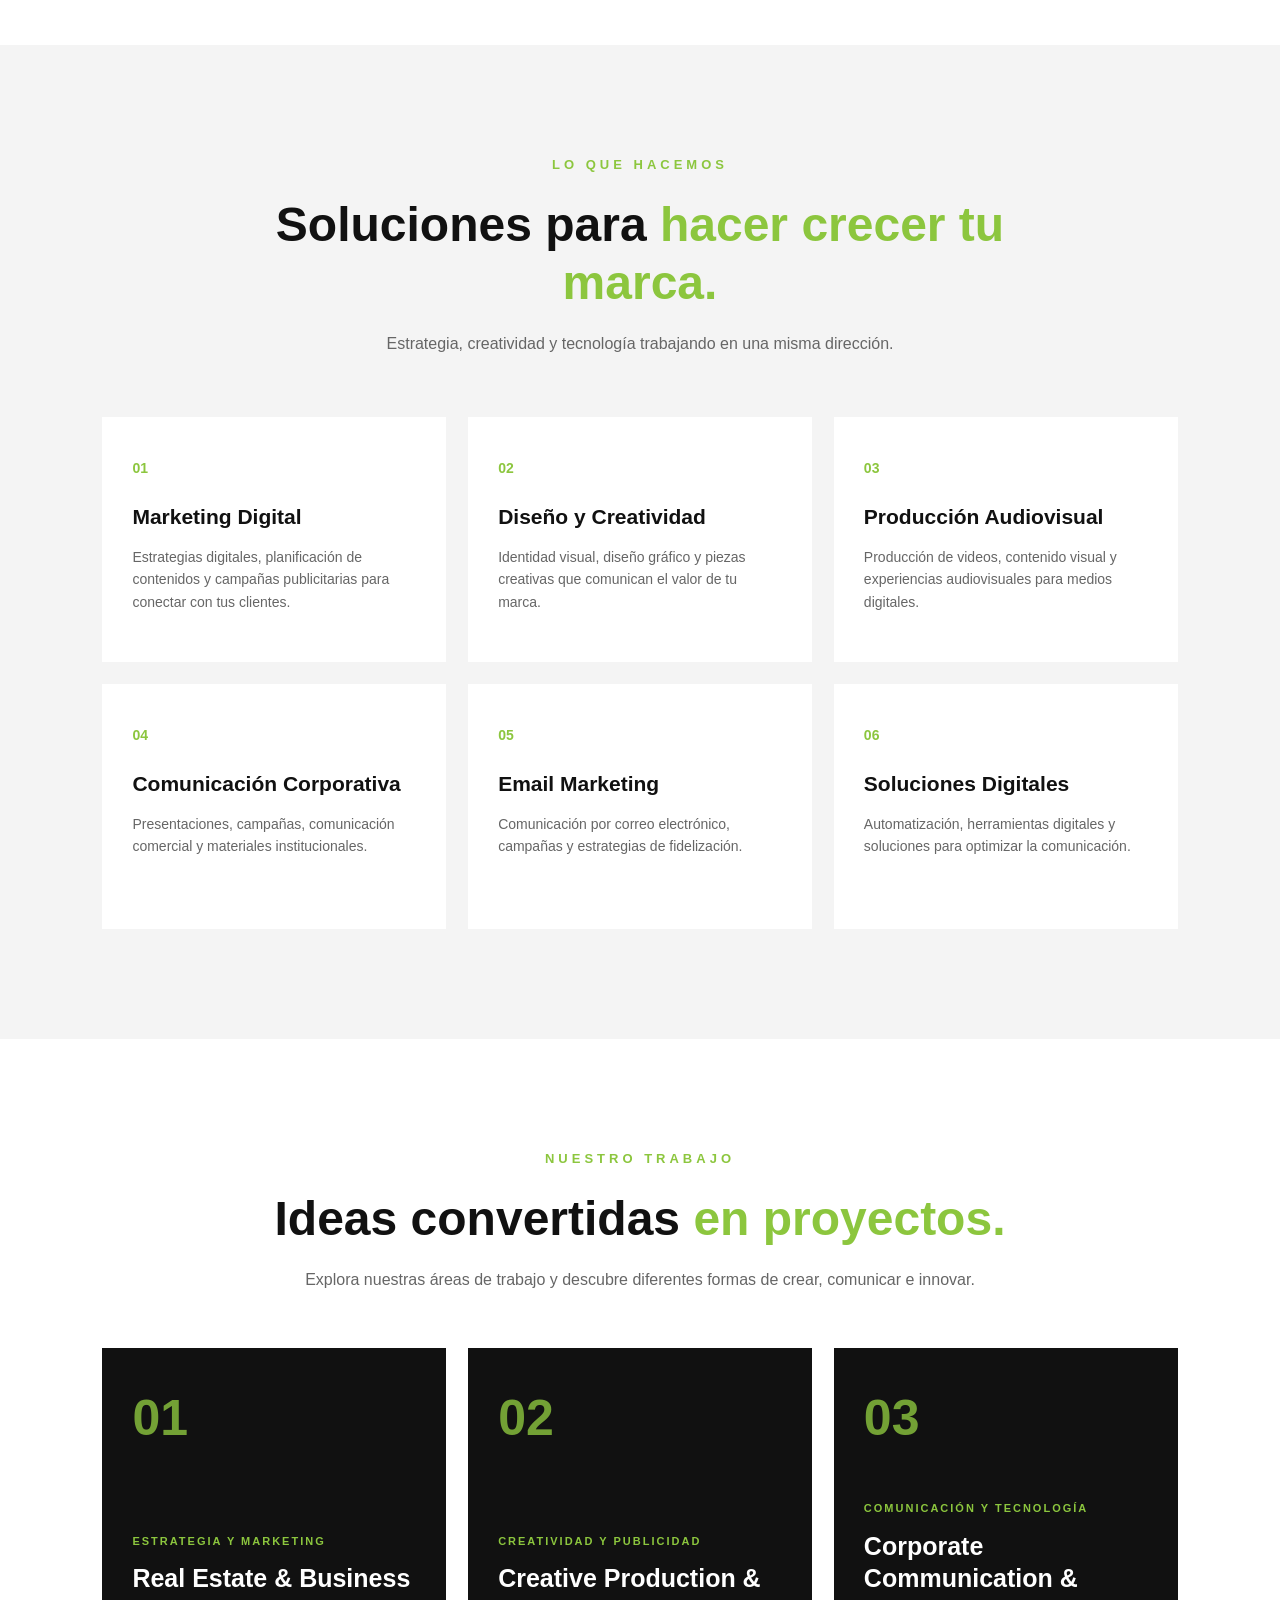
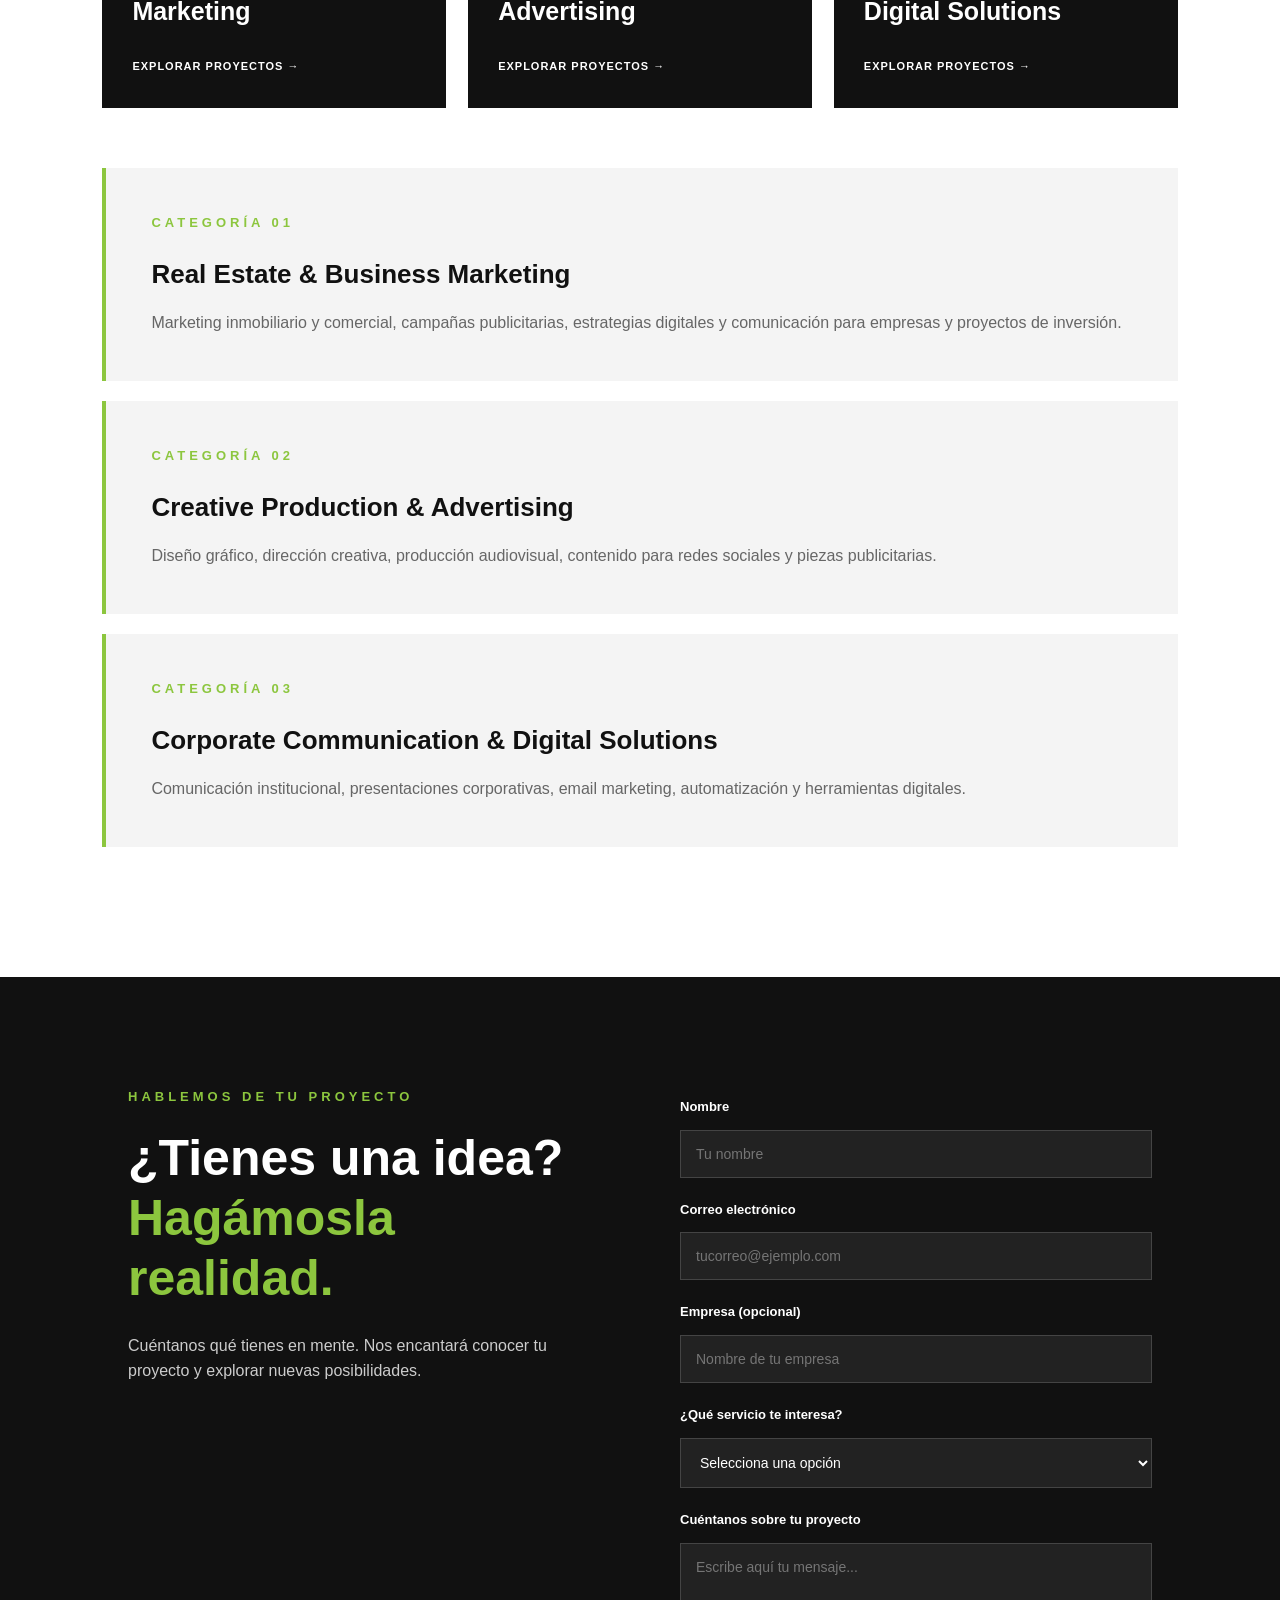
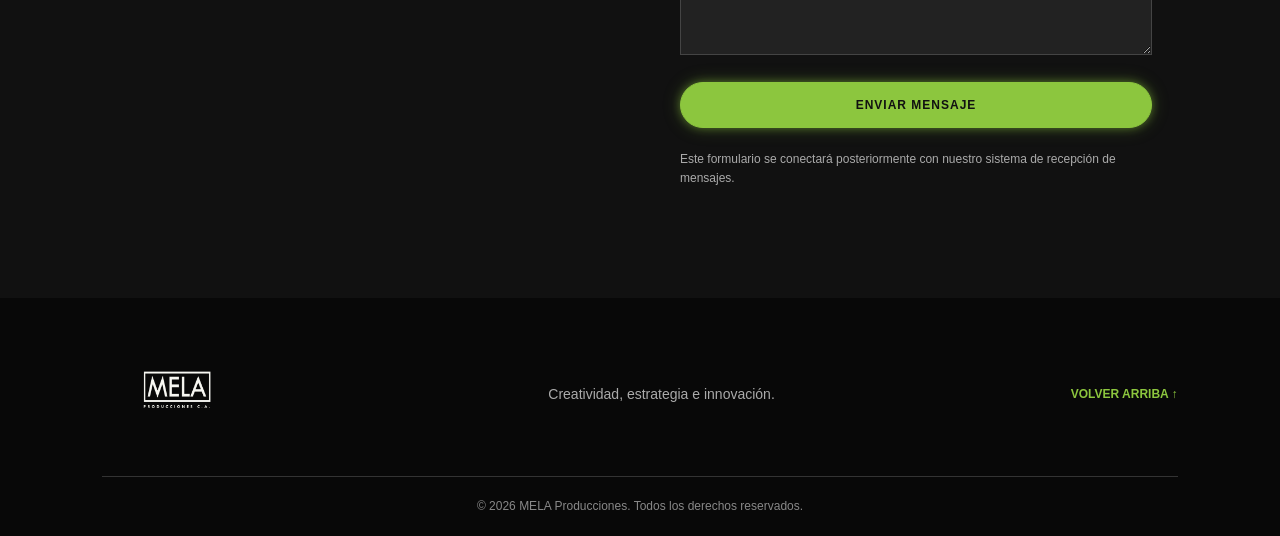
==== commit ee1d93d4: "botón de whatsapp con link" ====
--- a/index.html
+++ b/index.html
@@ -521,5 +521,16 @@
 
     <script src="js/script.js"></script>
 
+    <!-- BOTÓN FLOTANTE WHATSAPP -->
+<a
+href="https://wa.me/584143928319?text=Hola!%20me%20gustar%C3%ADa%20saber%20m%C3%A1s%20acerca%20de%20los%20servicios%20de%20MELA%20Producciones%2C%20gracias!"
+class="whatsapp-float"
+target="_blank"
+rel="noopener noreferrer"
+aria-label="Contactar a MELA Producciones por WhatsApp"
+>
+<span>☏</span>
+</a>
+
 </body>
 </html>
--- a/css/estilos.css
+++ b/css/estilos.css
@@ -184,12 +184,22 @@
     margin-bottom: 25px;
 }
 
+/* Verde sin glow por defecto */
 .header-content h1 span,
 .intro-section h2 span,
 .section-heading h2 span,
 .video-content h2 span,
 .contact-info h2 span {
     color: var(--verde);
+    text-shadow: none;
+}
+
+/* Glow solamente en el título principal */
+.header-content h1 span {
+    text-shadow:
+        0 0 5px rgba(140, 198, 62, 0.35),
+        0 0 12px rgba(140, 198, 62, 0.45),
+        0 0 22px rgba(140, 198, 62, 0.25);
 }
 
 .header-description {
@@ -201,25 +211,34 @@
 
 
 /* =========================
-   BOTONES
+   BOTONES CON GLOW
 ========================= */
 
 .btn-primary {
     display: inline-block;
     background: var(--verde);
     color: var(--negro);
-    border: 2px solid var(--verde);
+    border: 1px solid var(--verde);
+    border-radius: 30px;
     padding: 15px 28px;
     font-size: 12px;
     font-weight: bold;
     letter-spacing: 1px;
     cursor: pointer;
+    text-decoration: none;
+    box-shadow:
+        0 0 8px rgba(140, 198, 62, 0.45),
+        0 0 18px rgba(140, 198, 62, 0.25);
     transition: all 0.3s ease;
 }
 
 .btn-primary:hover {
-    background: transparent;
+    background: #111111;
     color: var(--verde);
+    box-shadow:
+        0 0 10px rgba(140, 198, 62, 0.7),
+        0 0 25px rgba(140, 198, 62, 0.45);
+    transform: translateY(-2px);
 }
 
 
@@ -701,6 +720,7 @@
     display: block;
     object-fit: contain;
 }
+
 /* MENU INFERIOR SOLO PARA MOVILES */
 
 .mobile-bottom-nav {
@@ -709,63 +729,9 @@
 
 @media (max-width: 768px) {
 
+    /* BARRA MOVIL FLOTANTE CON GLOW */
     .mobile-bottom-nav {
         display: flex;
-        position: fixed;
-        bottom: 0;
-        left: 0;
-        width: 100%;
-        height: 68px;
-        background: #111111;
-        justify-content: space-around;
-        align-items: center;
-        z-index: 9999;
-        padding-bottom: env(safe-area-inset-bottom);
-        box-sizing: content-box;
-        border-top: 2px solid #8CC63E;
-    }
-
-    .mobile-bottom-nav a {
-        display: flex;
-        flex-direction: column;
-        align-items: center;
-        justify-content: center;
-        color: #FFFFFF;
-        text-decoration: none;
-        font-size: 11px;
-        gap: 4px;
-        flex: 1;
-    }
-
-    .mobile-bottom-nav span {
-        font-size: 21px;
-        line-height: 1;
-    }
-
-    .mobile-bottom-nav small {
-        font-size: 10px;
-    }
-
-    .mobile-bottom-nav a:active,
-    .mobile-bottom-nav a:focus {
-        color: #8CC63E;
-    }
-
-    body {
-        padding-bottom: 85px;
-    }
-
-    .menu-toggle,
-    .nav-menu {
-        display: none !important;
-    }
-}
-
-/* BARRA MOVIL FLOTANTE */
-
-@media (max-width: 768px) {
-
-    .mobile-bottom-nav {
         position: fixed;
         bottom: calc(12px + env(safe-area-inset-bottom));
         left: 50%;
@@ -778,14 +744,79 @@
         border-radius: 24px;
         border: 1px solid #8CC63E;
         background: #111111;
-        box-shadow: 0 8px 28px rgba(0, 0, 0, 0.45);
+        justify-content: space-around;
+        align-items: center;
         z-index: 9999;
+        box-shadow:
+            0 0 8px rgba(140, 198, 62, 0.7),
+            0 0 18px rgba(140, 198, 62, 0.4),
+            0 8px 28px rgba(0, 0, 0, 0.45);
+    }
+
+    .mobile-bottom-nav a {
+        display: flex;
+        flex-direction: column;
+        align-items: center;
+        justify-content: center;
+        color: #FFFFFF;
+        text-decoration: none;
+        font-size: 11px;
+        gap: 4px;
+        flex: 1;
+    }
+
+    .mobile-bottom-nav span {
+        font-size: 21px;
+        line-height: 1;
+    }
+
+    .mobile-bottom-nav small {
+        font-size: 10px;
+    }
+
+    /* SERVICIOS: BOTON CIRCULAR DESTACADO */
+    .mobile-bottom-nav a[href="#servicios"] {
+        flex: 1.2;
+        transform: translateY(-12px);
+    }
+
+    .mobile-bottom-nav a[href="#servicios"] span {
+        width: 48px;
+        height: 48px;
+        display: flex;
+        align-items: center;
+        justify-content: center;
+        border-radius: 50%;
+        background: #8CC63E;
+        color: #111111;
+        font-size: 25px;
+        box-shadow:
+            0 0 8px #8CC63E,
+            0 0 18px rgba(140, 198, 62, 0.8),
+            0 0 30px rgba(140, 198, 62, 0.4);
+    }
+
+    .mobile-bottom-nav a[href="#servicios"] small {
+        color: #8CC63E;
+        font-weight: bold;
+    }
+
+    .mobile-bottom-nav a:active,
+    .mobile-bottom-nav a:focus {
+        color: #8CC63E;
+    }
+
+    /* OCULTAR MENU SUPERIOR EN MOVILES */
+    .menu-toggle,
+    .nav-menu {
+        display: none !important;
     }
 
     body {
         padding-bottom: 100px;
     }
 }
+
 
 /* ============== MELA 360 ============== */
 
@@ -842,7 +873,8 @@
 .mela-360-orbit::before {
     width: 330px;
     height: 330px;
-    animation: melaOrbitGlow 5s ease-in-out infinite;
+    animation: melaNetworkFlow 7s ease-in-out infinite;
+transform-origin: center center;
 }
 
 .mela-360-orbit::after {
@@ -1024,7 +1056,7 @@
 
 .mela-360-orbit {
     position: relative;
-    width: min(100%, 540px);
+    width: min(100%, 760px);
     height: 540px;
     margin: 0 auto;
     display: flex;
@@ -1054,7 +1086,10 @@
 }
 
 .mela-360-center {
-    position: relative;
+    position: absolute;
+top: 50%;
+left: 50%;
+transform: translate(-50%, -50%);
     z-index: 2;
     width: 145px;
     height: 145px;
@@ -1293,4 +1328,95 @@
             transform: translate3d(0, 2%, 0);
         }
     }
+}
+/* RED TECNOLÓGICA CON NODOS CONECTADOS */
+.mela-360-orbit::before,
+.mela-360-orbit::after {
+    content: "";
+    position: absolute;
+    inset: 0;
+    width: 100%;
+    height: 100%;
+    pointer-events: none;
+    border: none;
+    border-radius: 0;
+    transform: none;
+    background-repeat: no-repeat;
+    background-position: center;
+    background-size: 100% 100%;
+}
+
+.mela-360-orbit::before {
+    background-image: url("data:image/svg+xml,%3Csvg xmlns='http://www.w3.org/2000/svg' viewBox='0 0 360 260'%3E%3Cg fill='none' stroke='%238CC63E' stroke-width='1.2' opacity='.55'%3E%3Cpath d='M25 35 L95 65 L155 25 L220 70 L320 35 M25 35 L55 145 L125 115 L220 70 L285 155 L320 35 M55 145 L35 225 L125 205 L190 245 L285 155 L335 225 M125 115 L125 205 M220 70 L190 145 L285 155 M190 145 L125 115 M190 145 L190 245'/%3E%3C/g%3E%3Cg fill='%238CC63E'%3E%3Ccircle cx='25' cy='35' r='3'/%3E%3Ccircle cx='95' cy='65' r='3'/%3E%3Ccircle cx='155' cy='25' r='3'/%3E%3Ccircle cx='220' cy='70' r='3'/%3E%3Ccircle cx='320' cy='35' r='3'/%3E%3Ccircle cx='55' cy='145' r='3'/%3E%3Ccircle cx='125' cy='115' r='3'/%3E%3Ccircle cx='190' cy='145' r='3'/%3E%3Ccircle cx='285' cy='155' r='3'/%3E%3Ccircle cx='35' cy='225' r='3'/%3E%3Ccircle cx='125' cy='205' r='3'/%3E%3Ccircle cx='190' cy='245' r='3'/%3E%3Ccircle cx='335' cy='225' r='3'/%3E%3C/g%3E%3C/svg%3E");
+    animation:
+    melaNetworkGlow 5s ease-in-out infinite alternate,
+    melaNetworkRotate 35s linear infinite;
+transform-origin: center center;
+}
+
+.mela-360-orbit::after {
+    background: radial-gradient(circle, rgba(140,198,62,.16), transparent 65%);
+    opacity: .5;
+}
+@keyframes melaNetworkFlow {
+    0% {
+        transform: scale(0.92);
+        opacity: 0.45;
+        filter: drop-shadow(0 0 2px #8CC63E);
+    }
+
+    50% {
+        transform: scale(1.08);
+        opacity: 1;
+        filter: drop-shadow(0 0 8px #8CC63E);
+    }
+
+    100% {
+        transform: scale(0.92);
+        opacity: 0.45;
+        filter: drop-shadow(0 0 2px #8CC63E);
+    }
+}
+
+/* =========================
+   WHATSAPP FLOTANTE MELA
+========================= */
+
+.whatsapp-float {
+    position: fixed;
+    right: 25px;
+    bottom: 25px;
+    width: 58px;
+    height: 58px;
+    border-radius: 50%;
+    background: #8CC63E;
+    color: #111111;
+    display: flex;
+    align-items: center;
+    justify-content: center;
+    text-decoration: none;
+    font-size: 32px;
+    z-index: 10000;
+    border: 1px solid #8CC63E;
+    box-shadow:
+        0 0 10px rgba(140, 198, 62, 0.7),
+        0 0 25px rgba(140, 198, 62, 0.4);
+    transition: all 0.3s ease;
+}
+
+.whatsapp-float:hover {
+    transform: scale(1.1);
+    box-shadow:
+        0 0 15px rgba(140, 198, 62, 0.9),
+        0 0 32px rgba(140, 198, 62, 0.6);
+}
+
+/* POSICIÓN EN MÓVILES */
+@media (max-width: 768px) {
+    .whatsapp-float {
+        right: 20px;
+        bottom: calc(100px + env(safe-area-inset-bottom));
+        width: 54px;
+        height: 54px;
+    }
 }
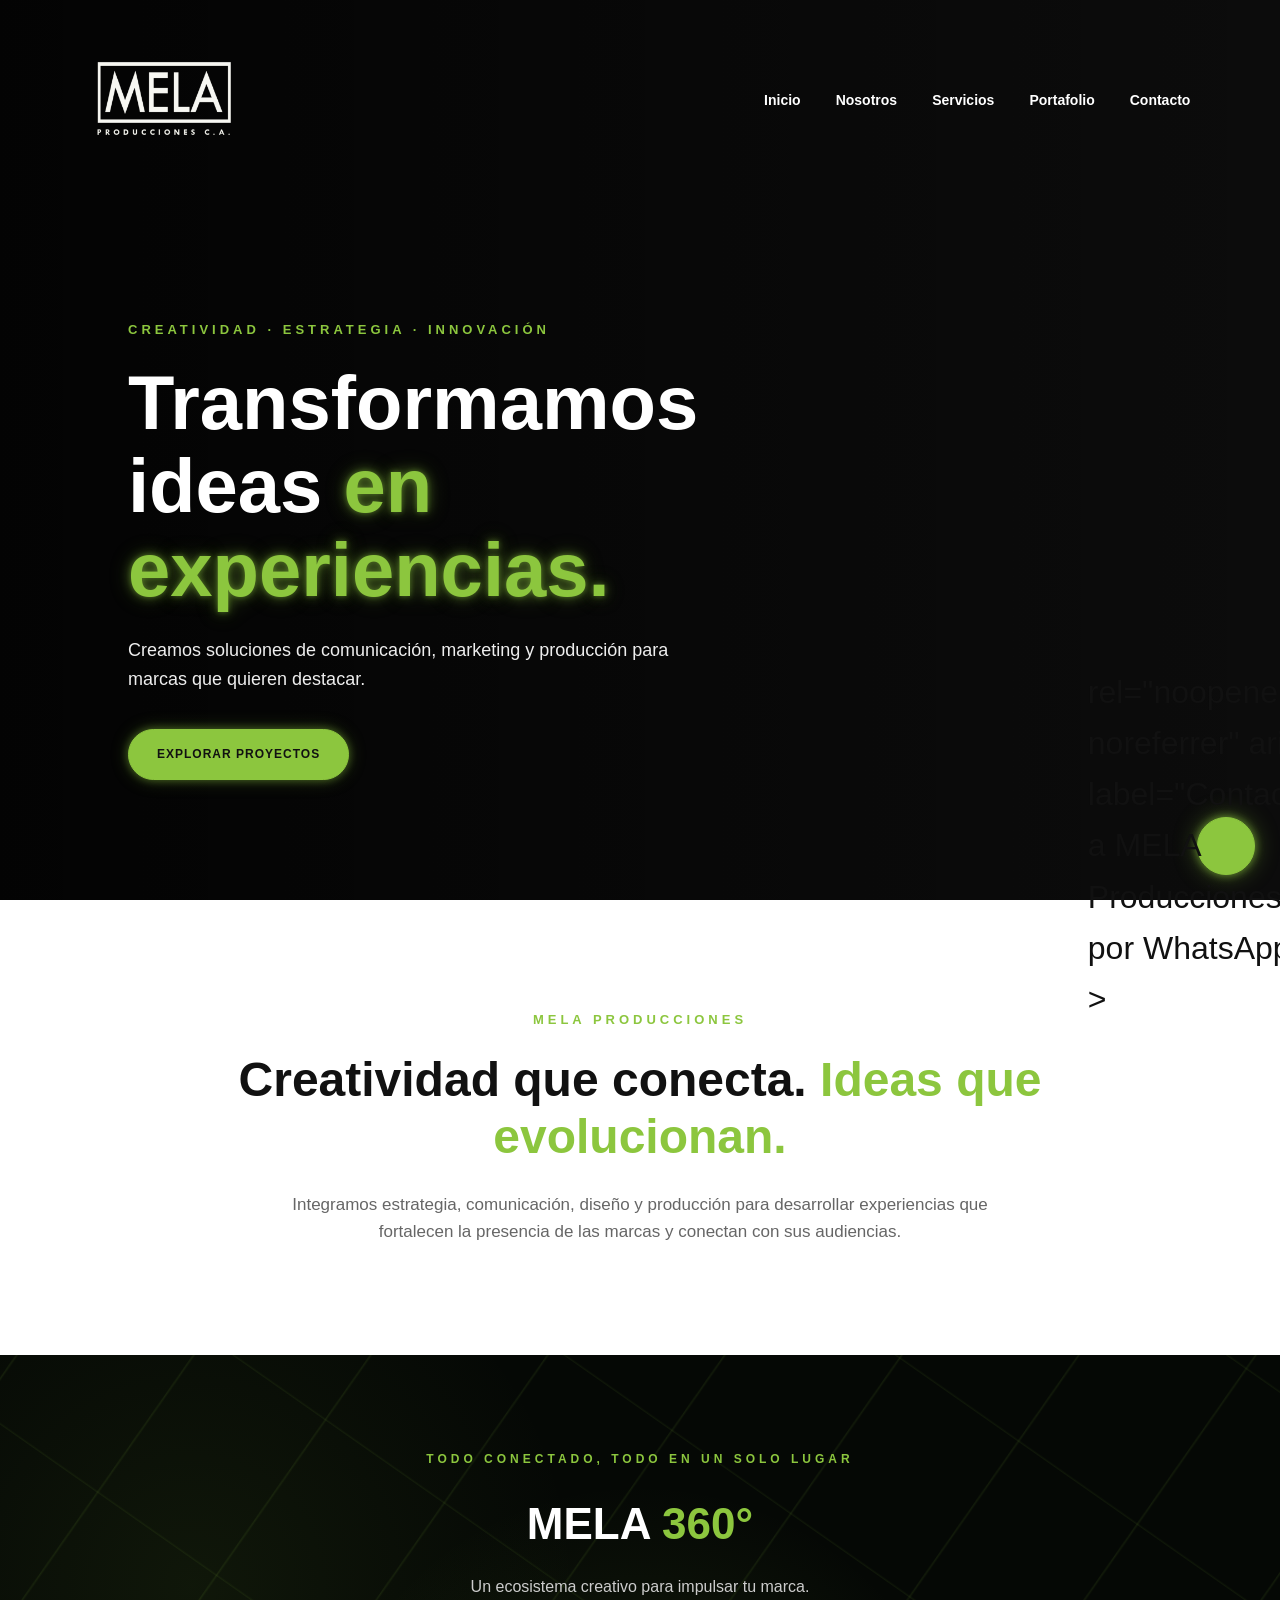
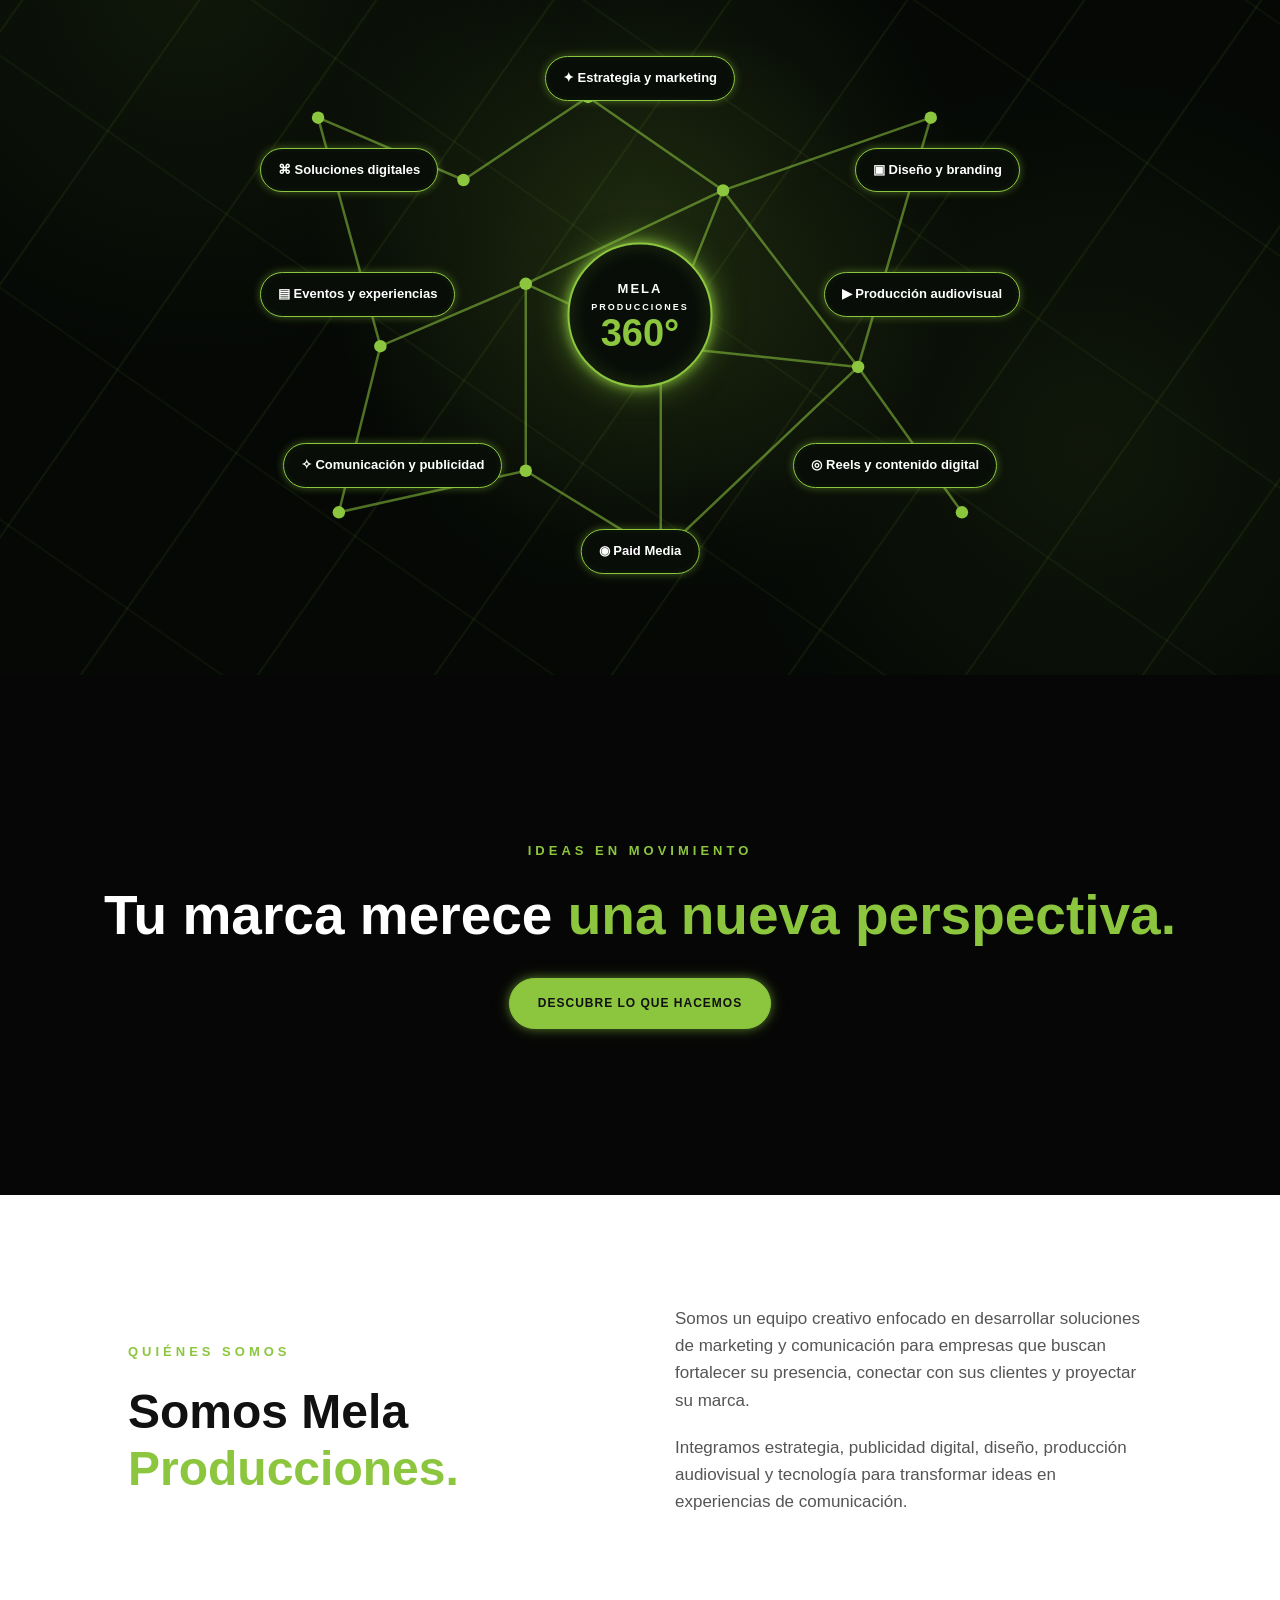
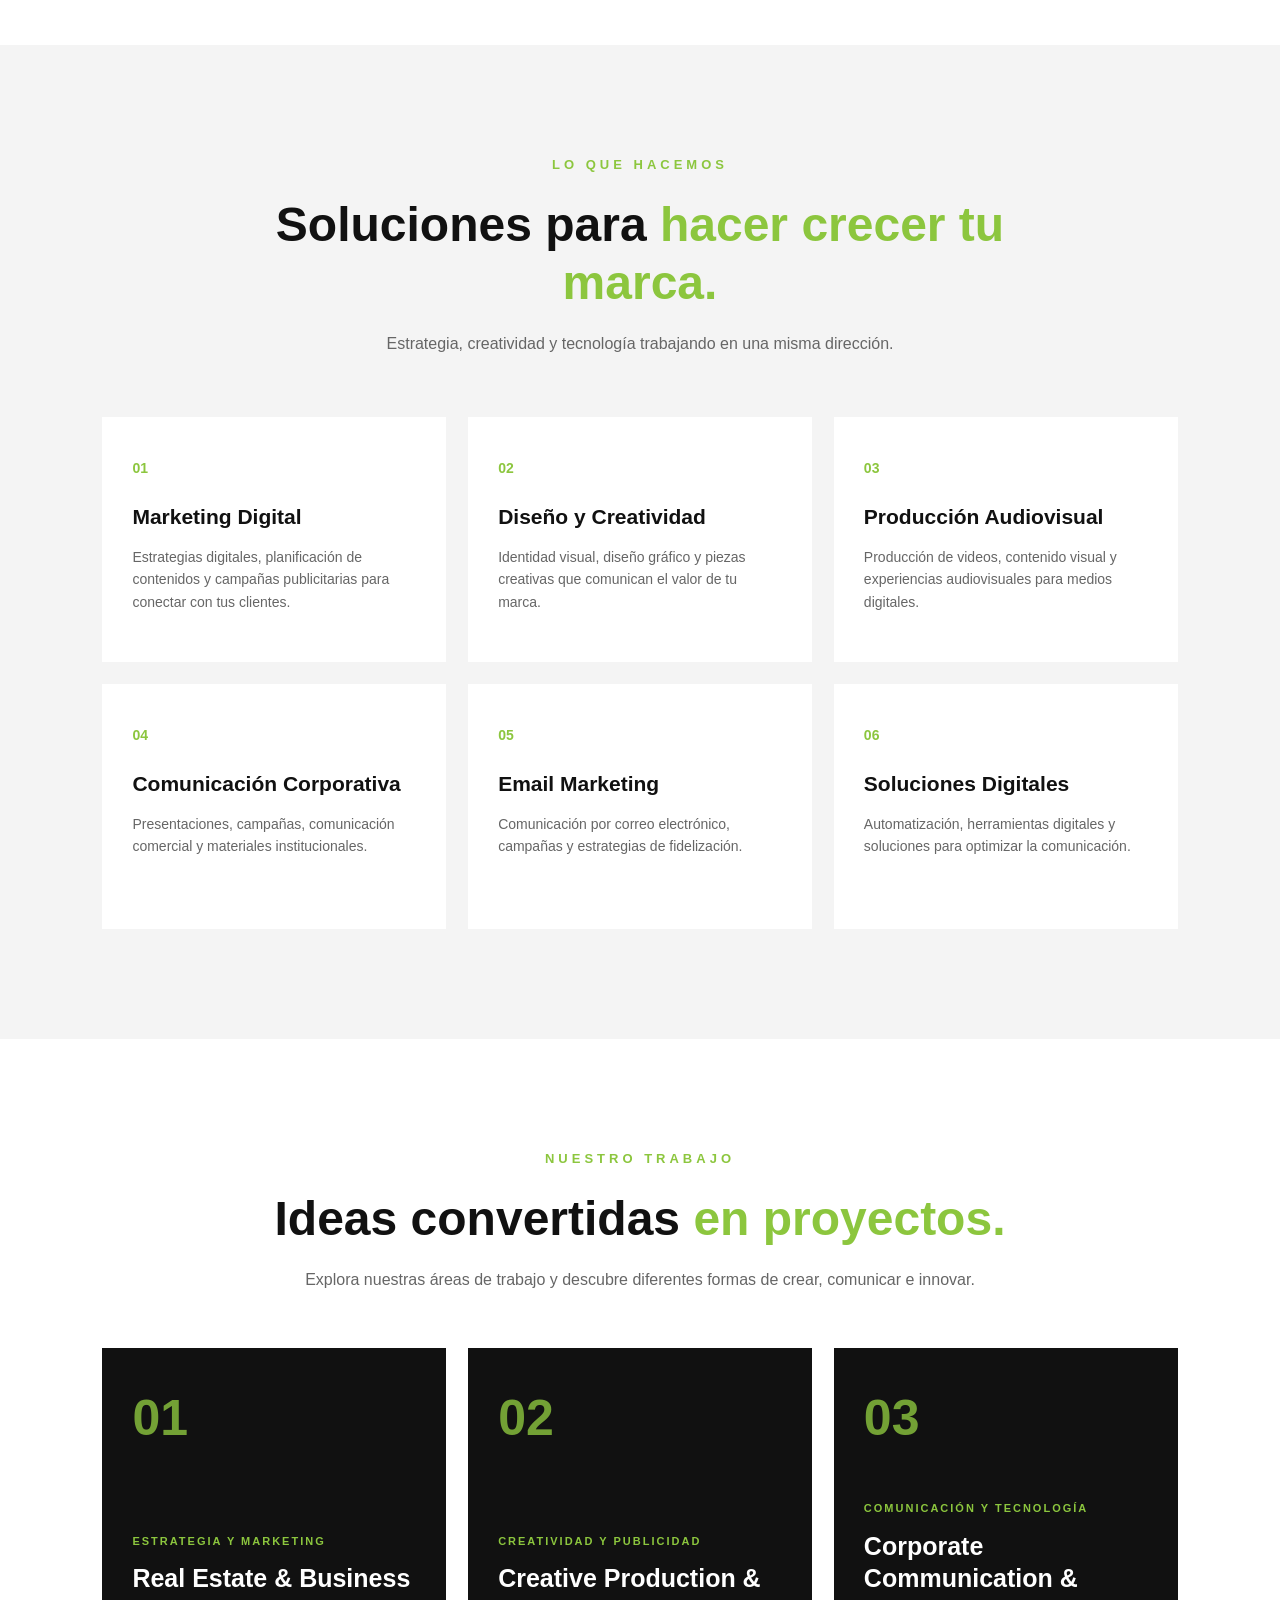
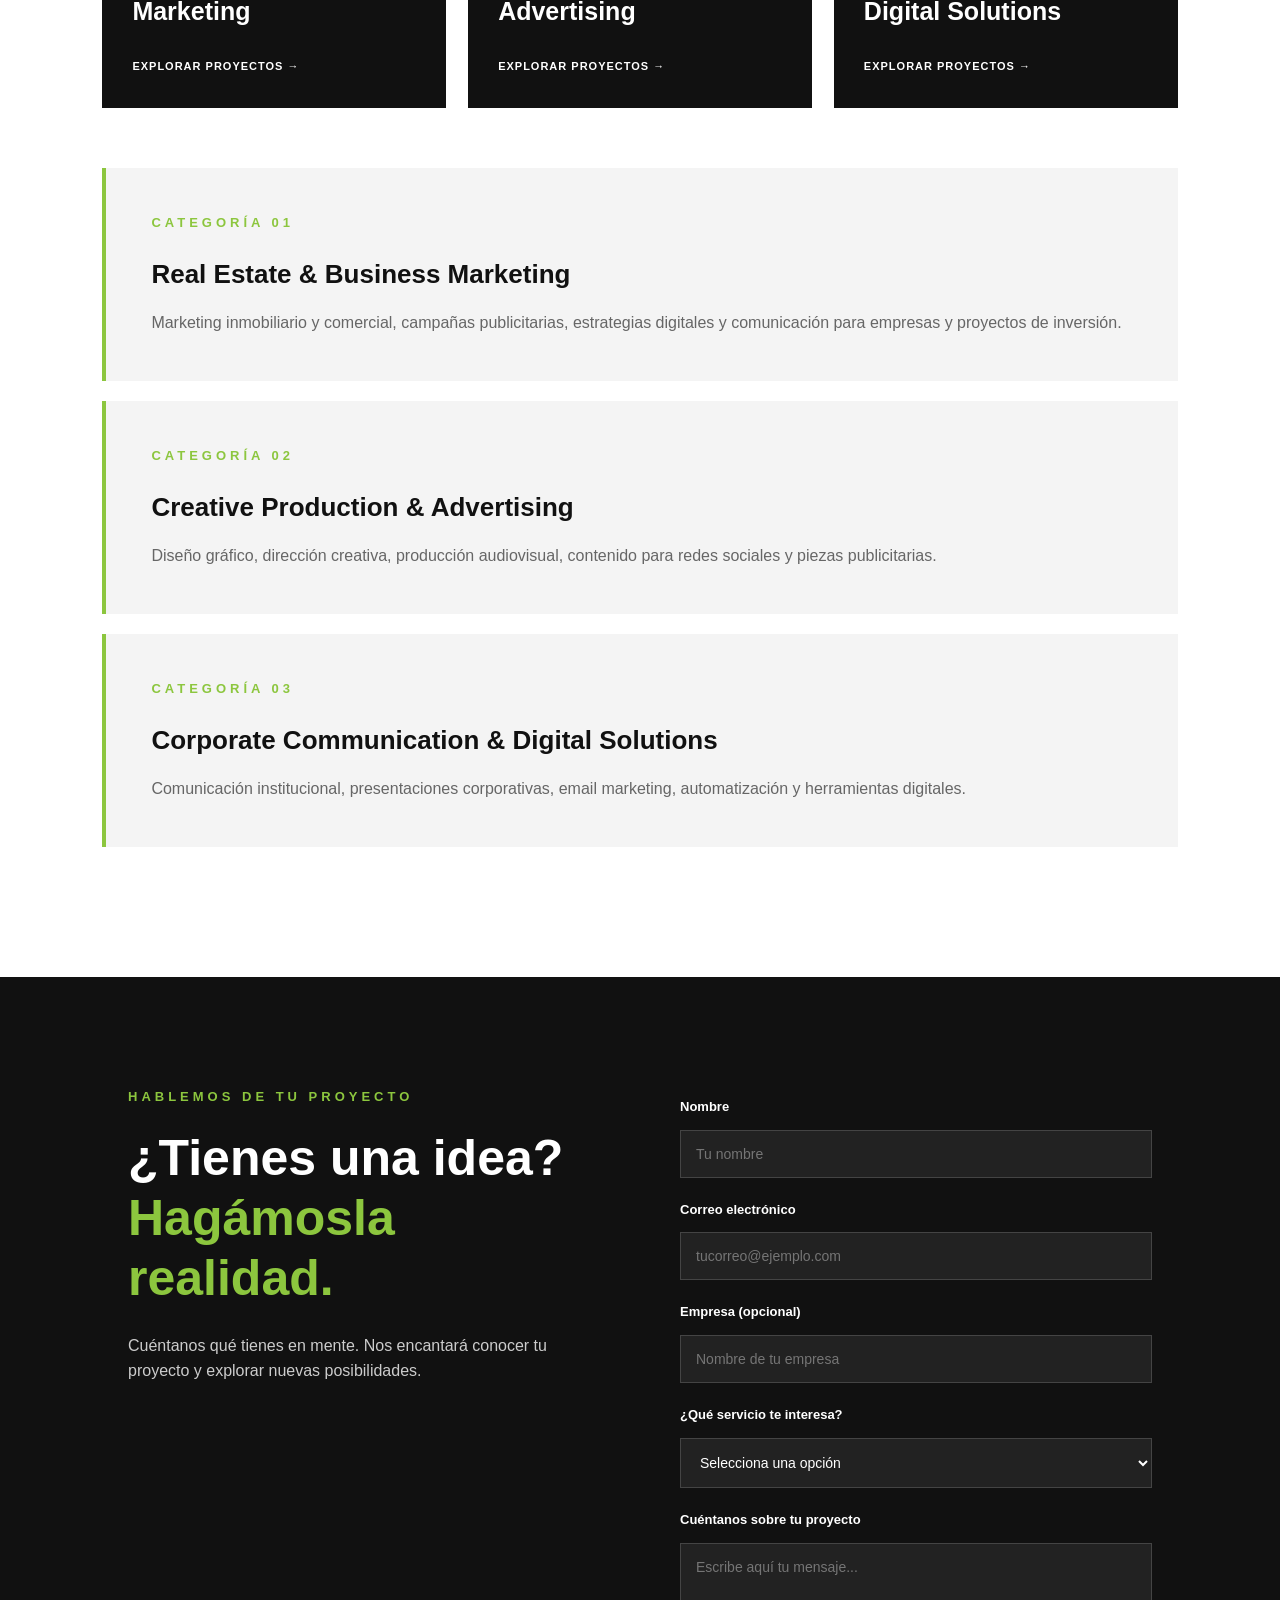
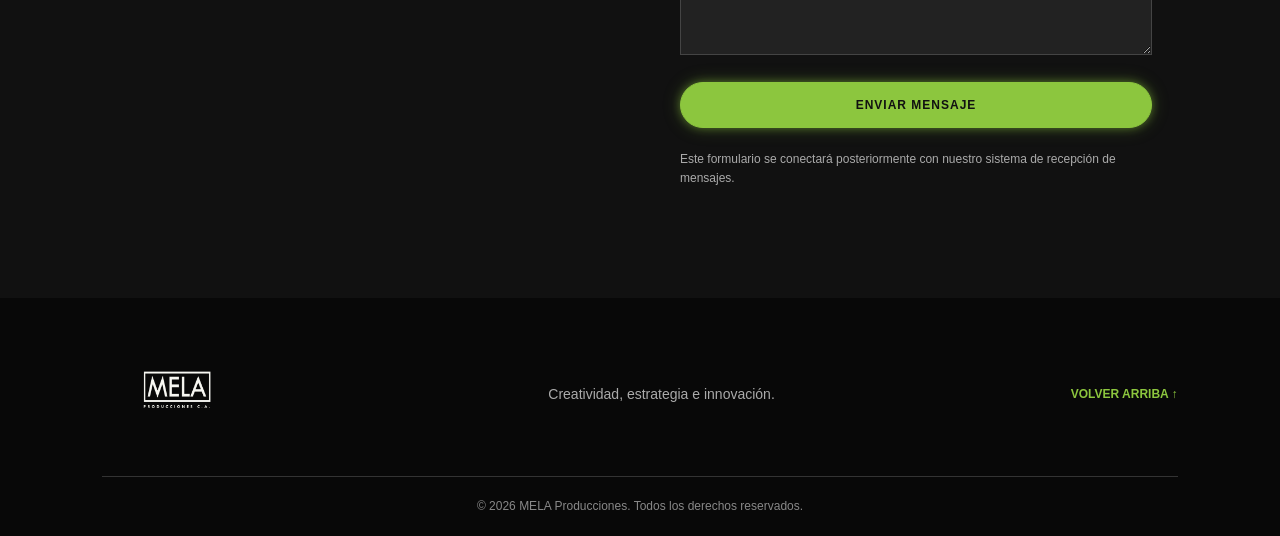
==== commit cb325d44: "primer cambio whatsapp boton" ====
--- a/index.html
+++ b/index.html
@@ -10,6 +10,7 @@
     <meta name="description" content="Mela Producciones. Marketing, comunicación, publicidad y producción audiovisual.">
 
     <link rel="stylesheet" href="css/estilos.css">
+    <link rel="stylesheet" href="https://cdnjs.cloudflare.com/ajax/libs/font-awesome/6.5.2/css/all.min.css">
 </head>
 
 <body>
@@ -526,6 +527,7 @@
 href="https://wa.me/584143928319?text=Hola!%20me%20gustar%C3%ADa%20saber%20m%C3%A1s%20acerca%20de%20los%20servicios%20de%20MELA%20Producciones%2C%20gracias!"
 class="whatsapp-float"
 target="_blank"
+<i class="fa-brands fa-whatsapp"></i>
 rel="noopener noreferrer"
 aria-label="Contactar a MELA Producciones por WhatsApp"
 >
--- a/css/estilos.css
+++ b/css/estilos.css
@@ -1419,4 +1419,8 @@
         width: 54px;
         height: 54px;
     }
+}
+.whatsapp-float i {
+    color: #FFFFFF;
+    font-size: 34px;
 }
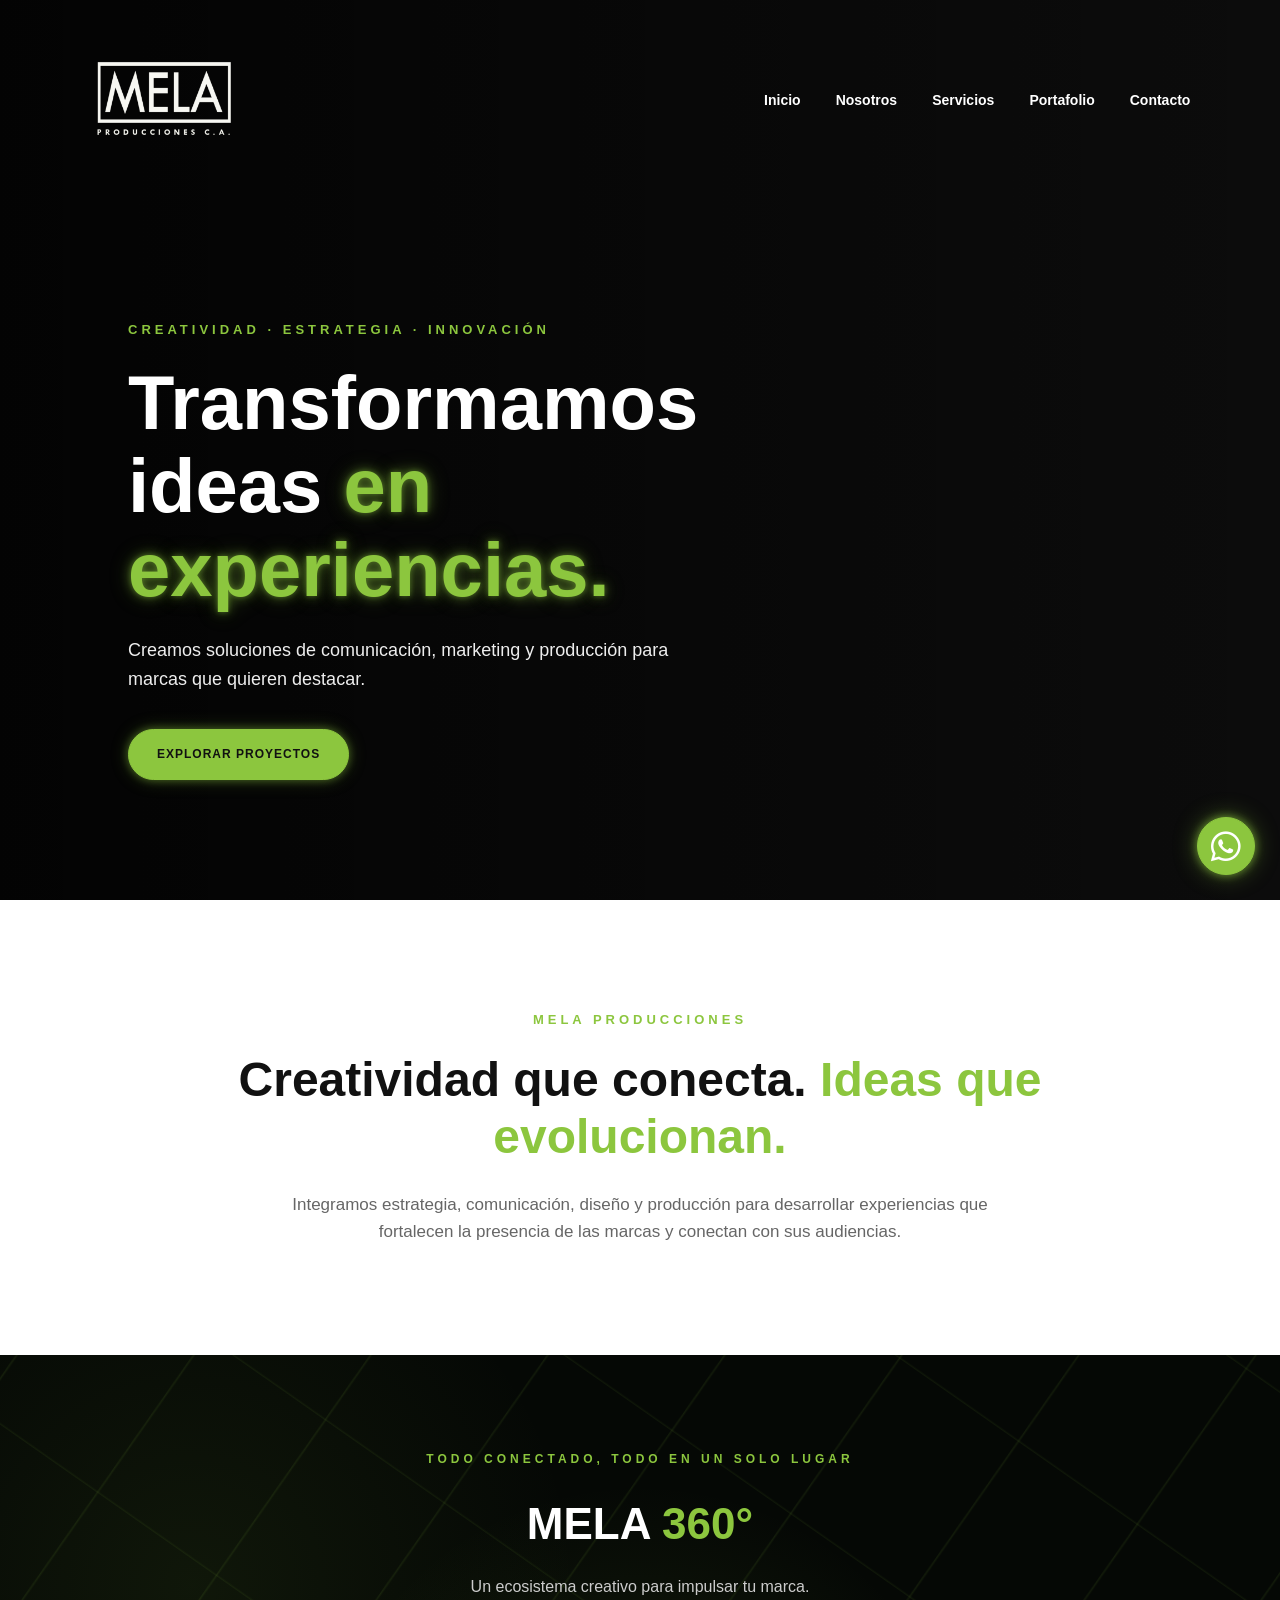
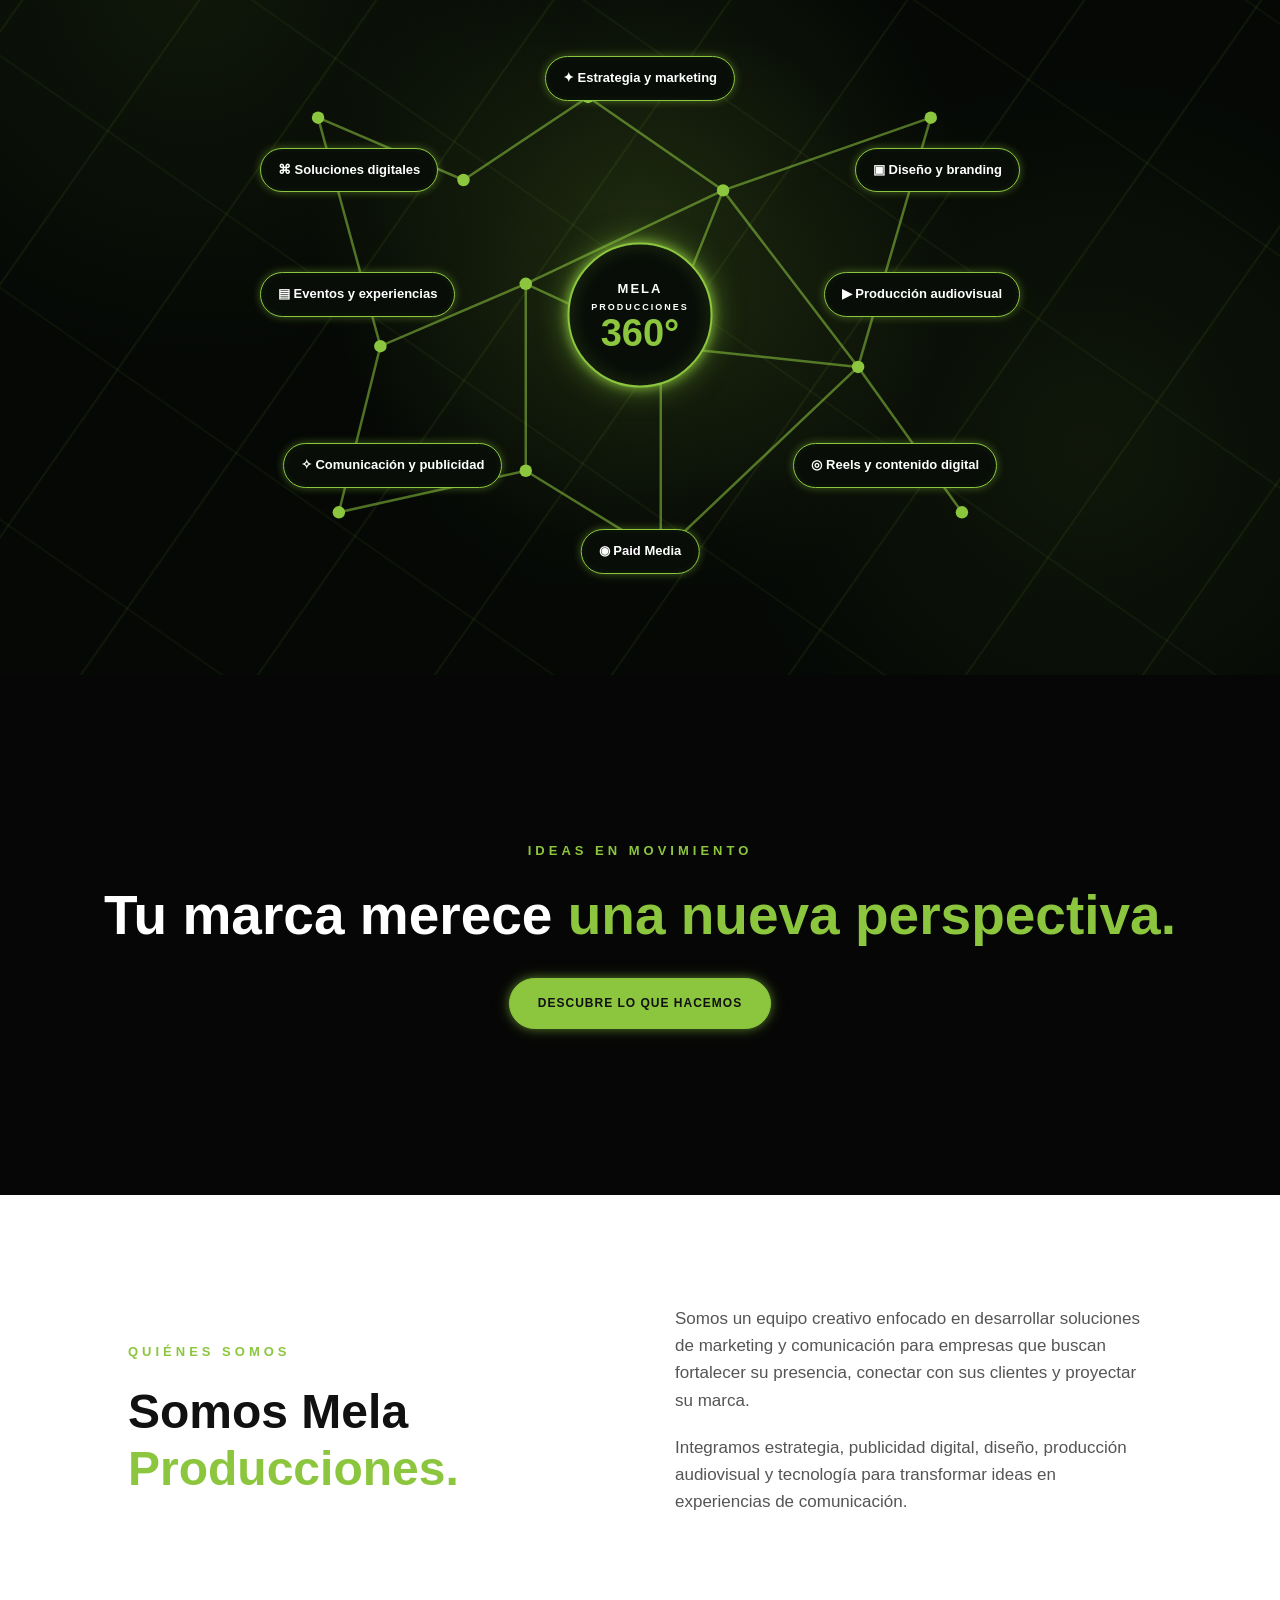
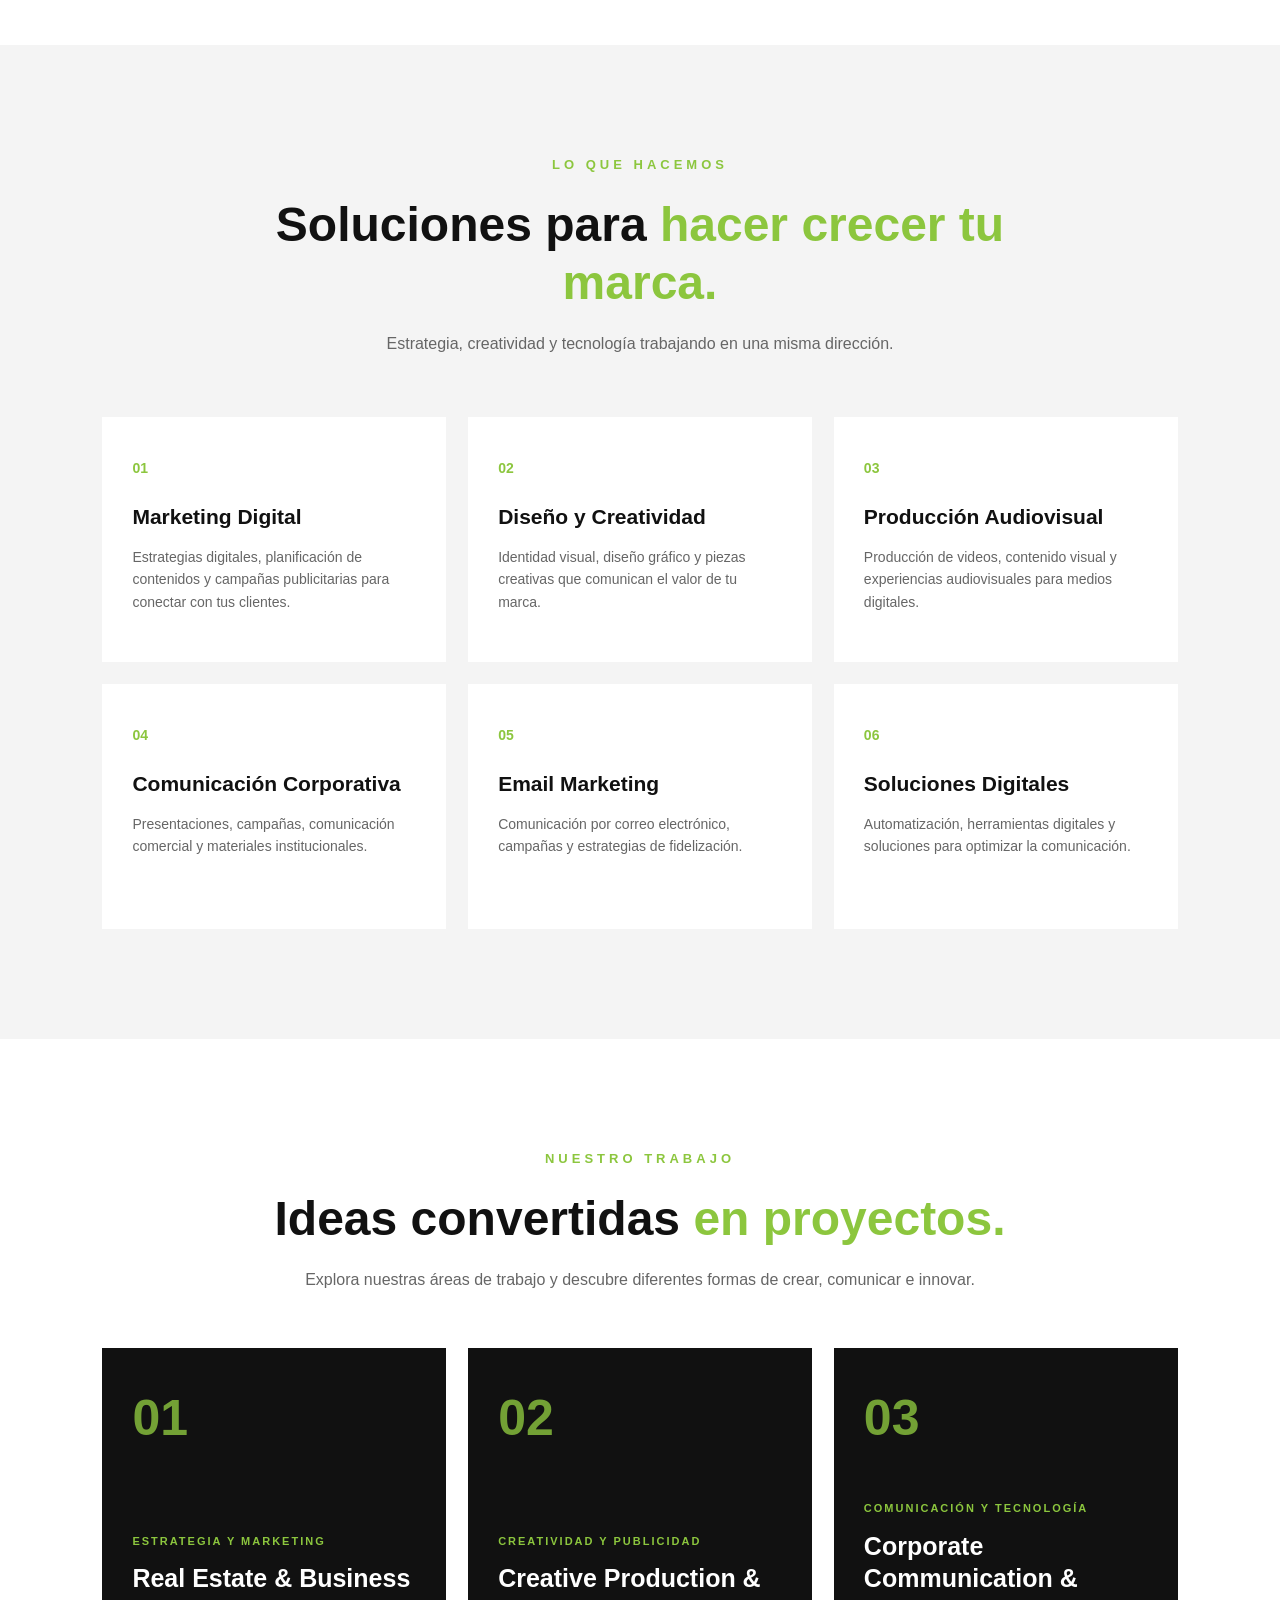
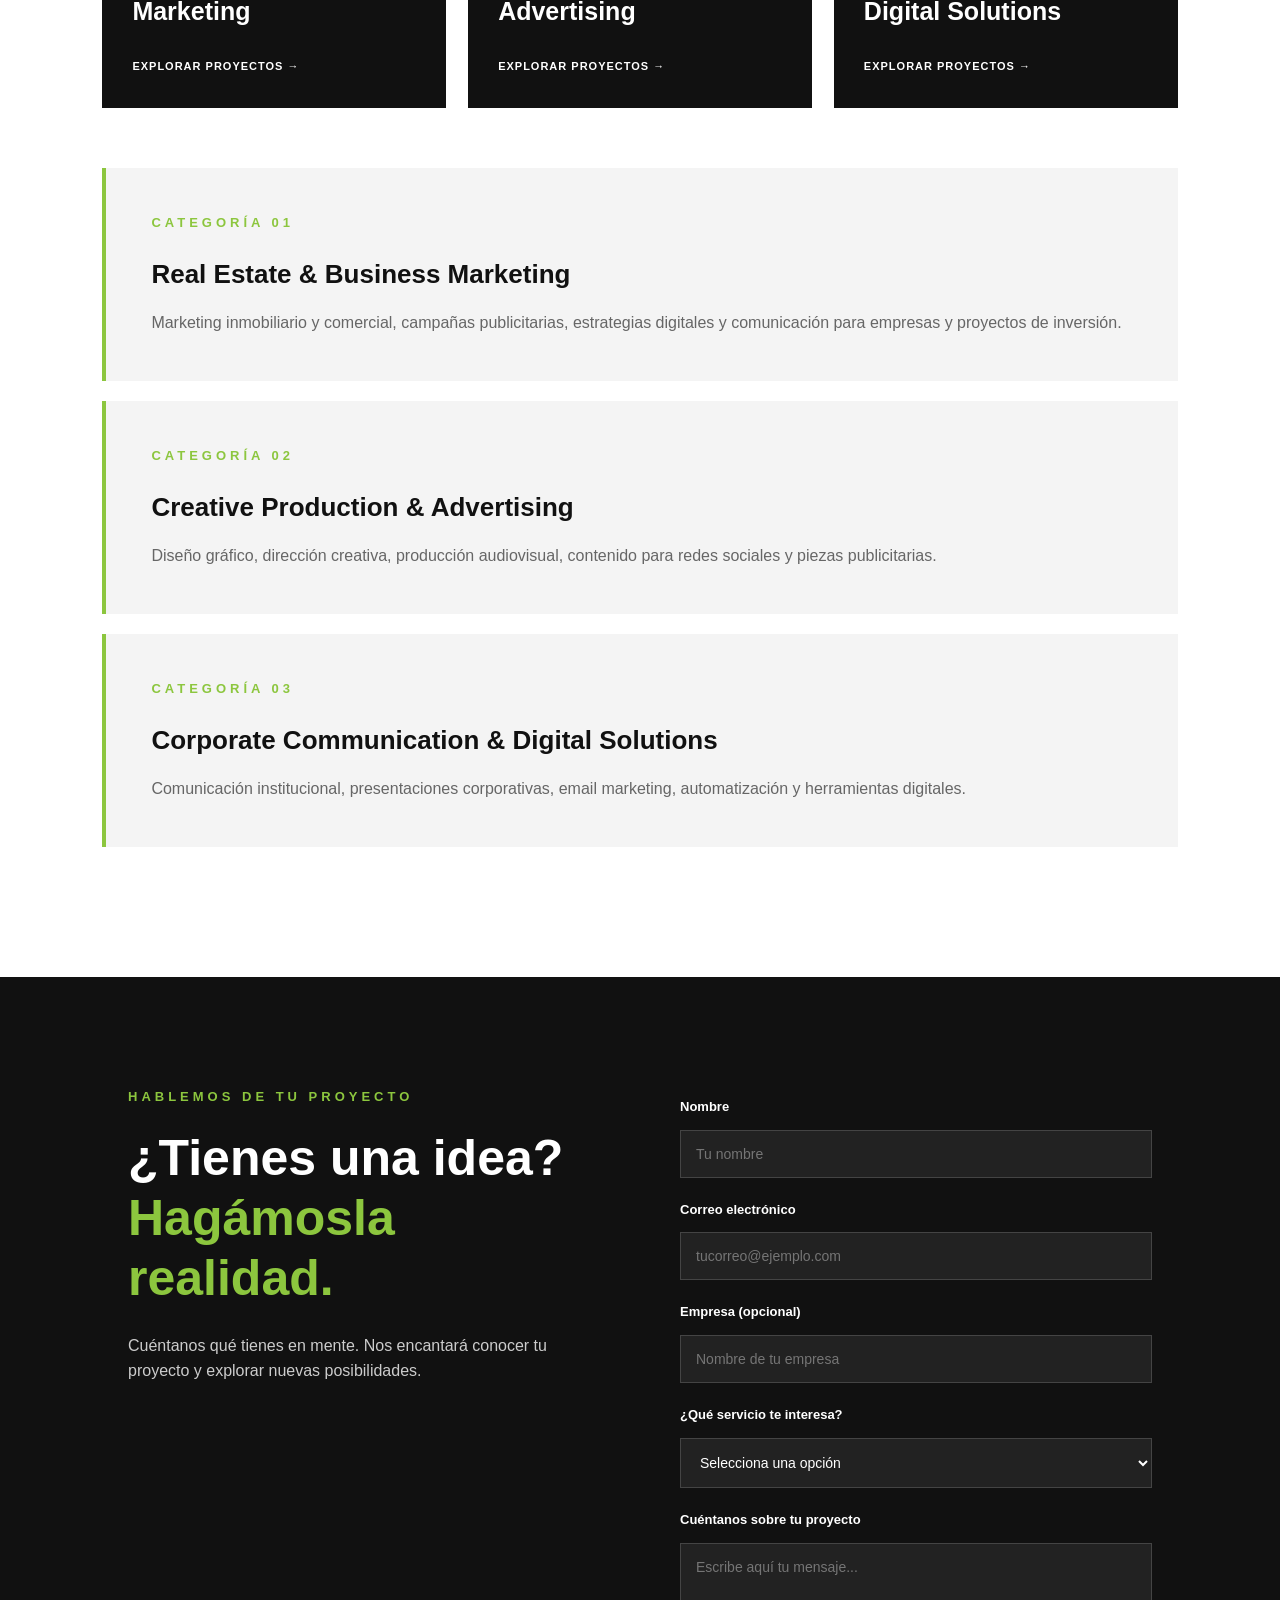
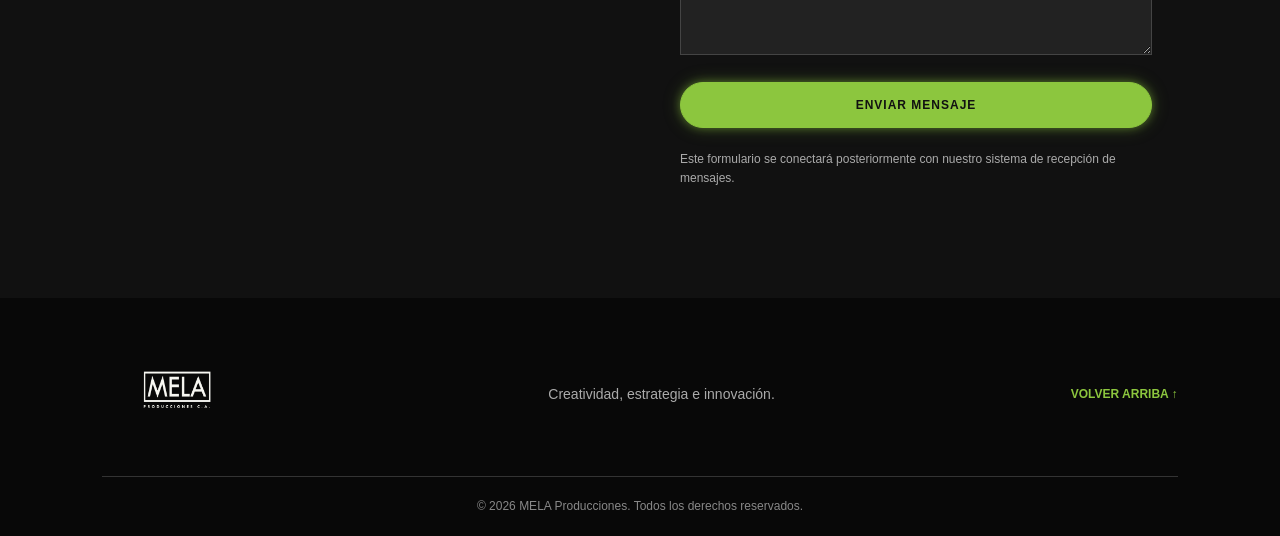
==== commit 4de6dafb: "cambio 2 boton whatsapp" ====
--- a/index.html
+++ b/index.html
@@ -522,16 +522,15 @@
 
     <script src="js/script.js"></script>
 
-    <!-- BOTÓN FLOTANTE WHATSAPP -->
+<!-- BOTÓN FLOTANTE WHATSAPP -->
 <a
-href="https://wa.me/584143928319?text=Hola!%20me%20gustar%C3%ADa%20saber%20m%C3%A1s%20acerca%20de%20los%20servicios%20de%20MELA%20Producciones%2C%20gracias!"
-class="whatsapp-float"
-target="_blank"
-<i class="fa-brands fa-whatsapp"></i>
-rel="noopener noreferrer"
-aria-label="Contactar a MELA Producciones por WhatsApp"
+    href="https://wa.me/584143928319?text=Hola!%20me%20gustar%C3%ADa%20saber%20m%C3%A1s%20acerca%20de%20los%20servicios%20de%20MELA%20Producciones%2C%20gracias!"
+    class="whatsapp-float"
+    target="_blank"
+    rel="noopener noreferrer"
+    aria-label="Contactar a MELA Producciones por WhatsApp"
 >
-<span>☏</span>
+    <i class="fa-brands fa-whatsapp"></i>
 </a>
 
 </body>
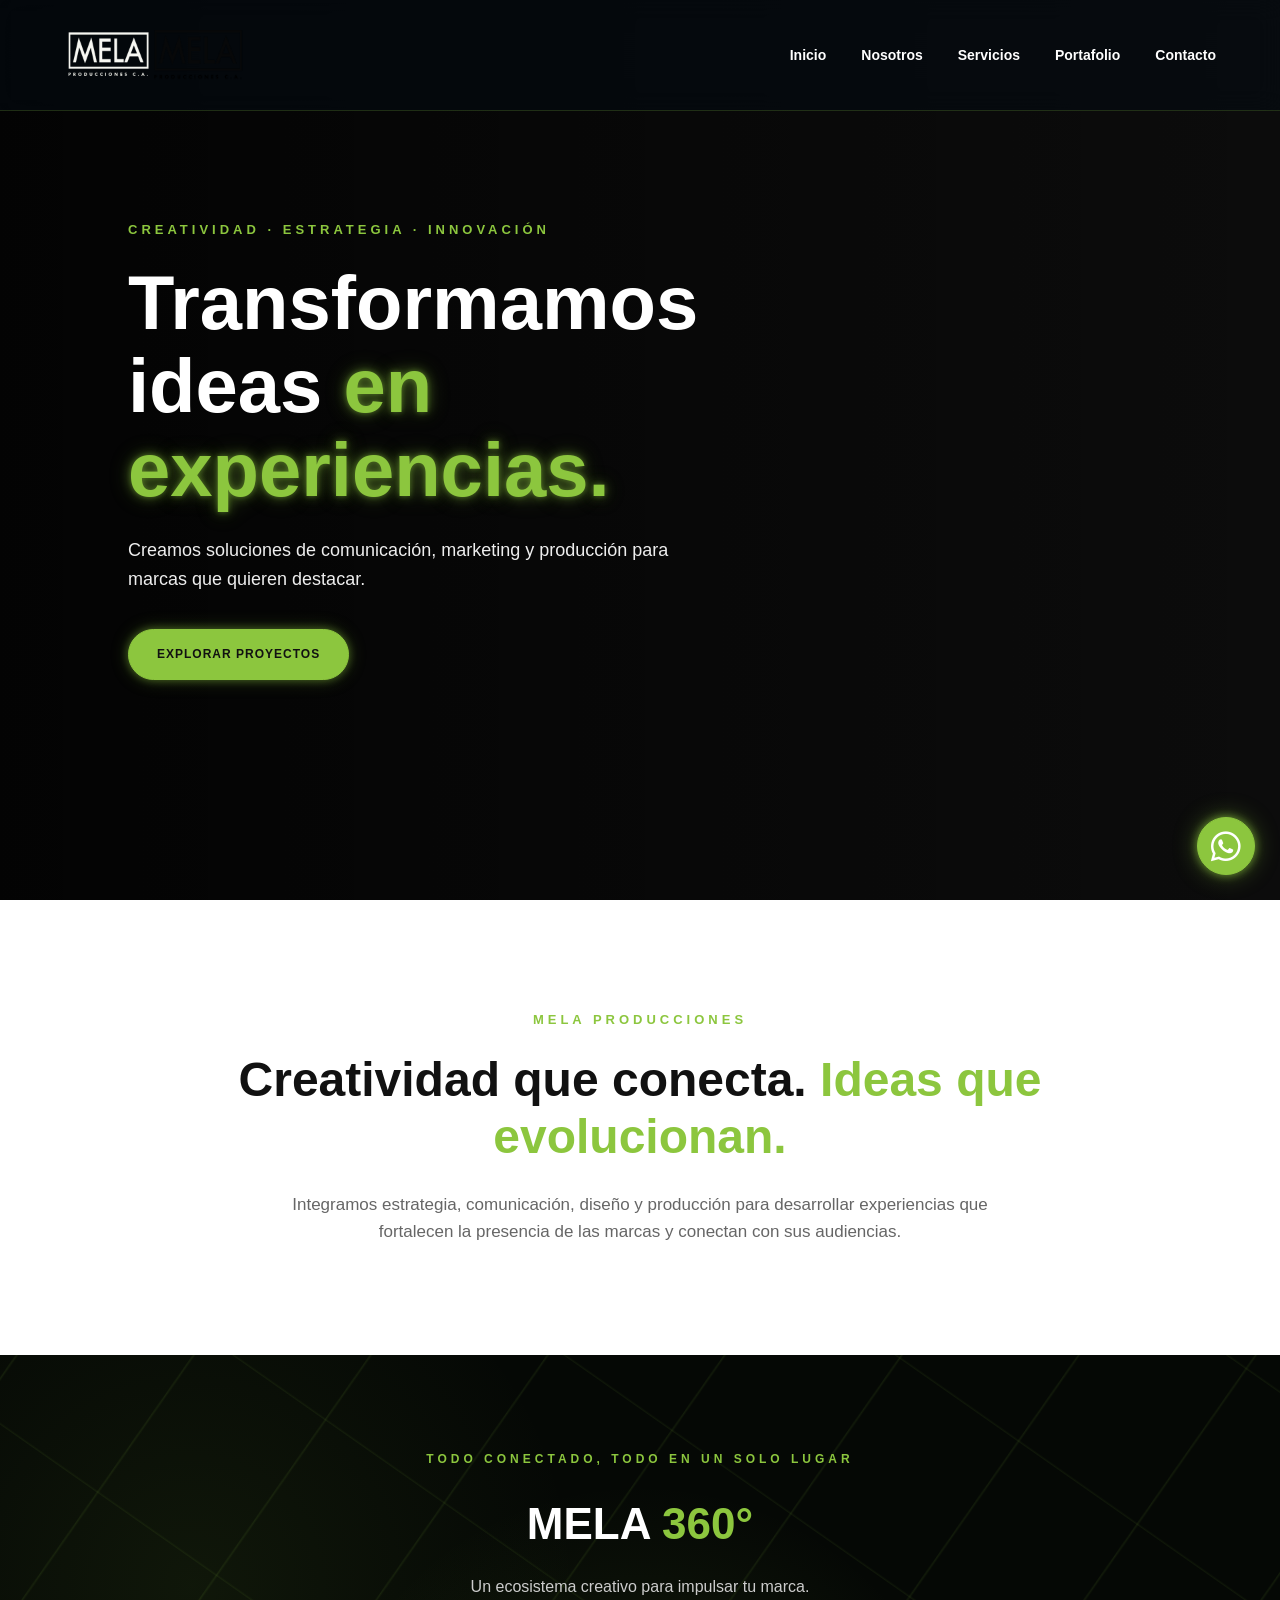
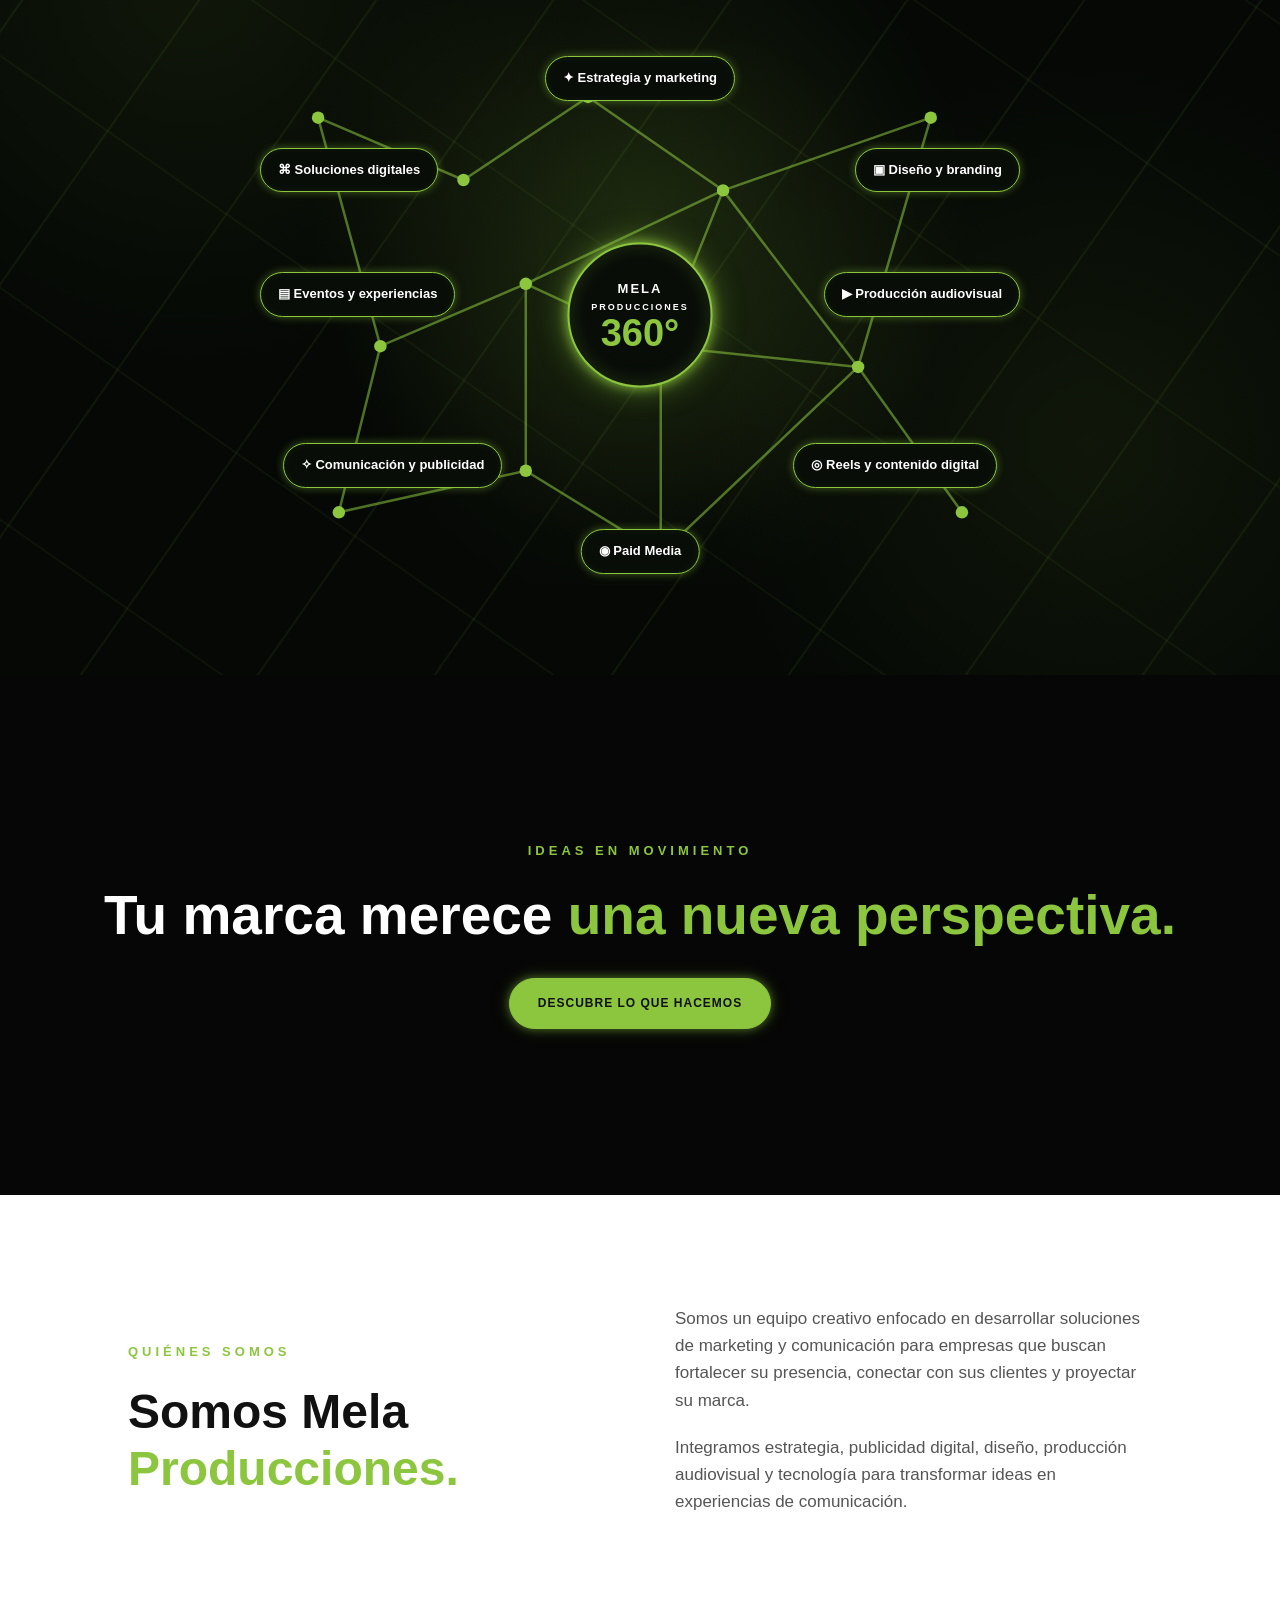
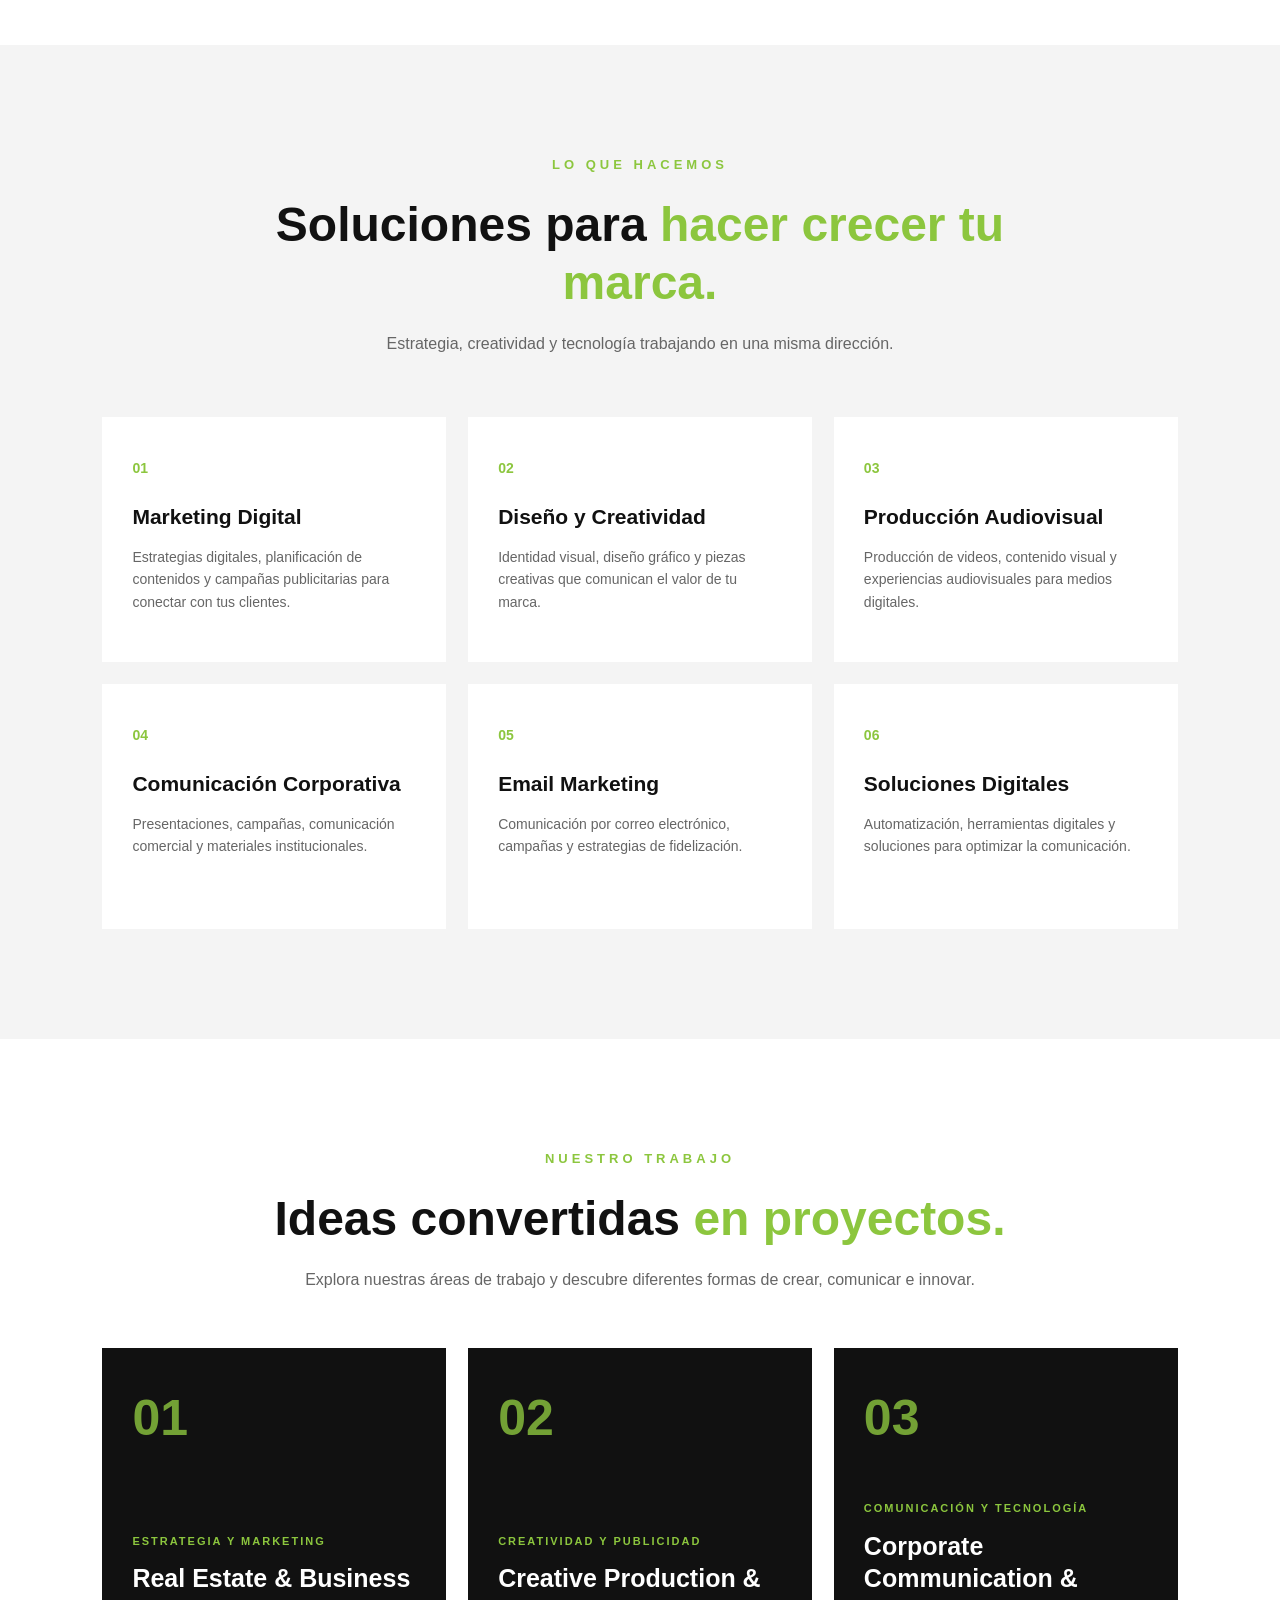
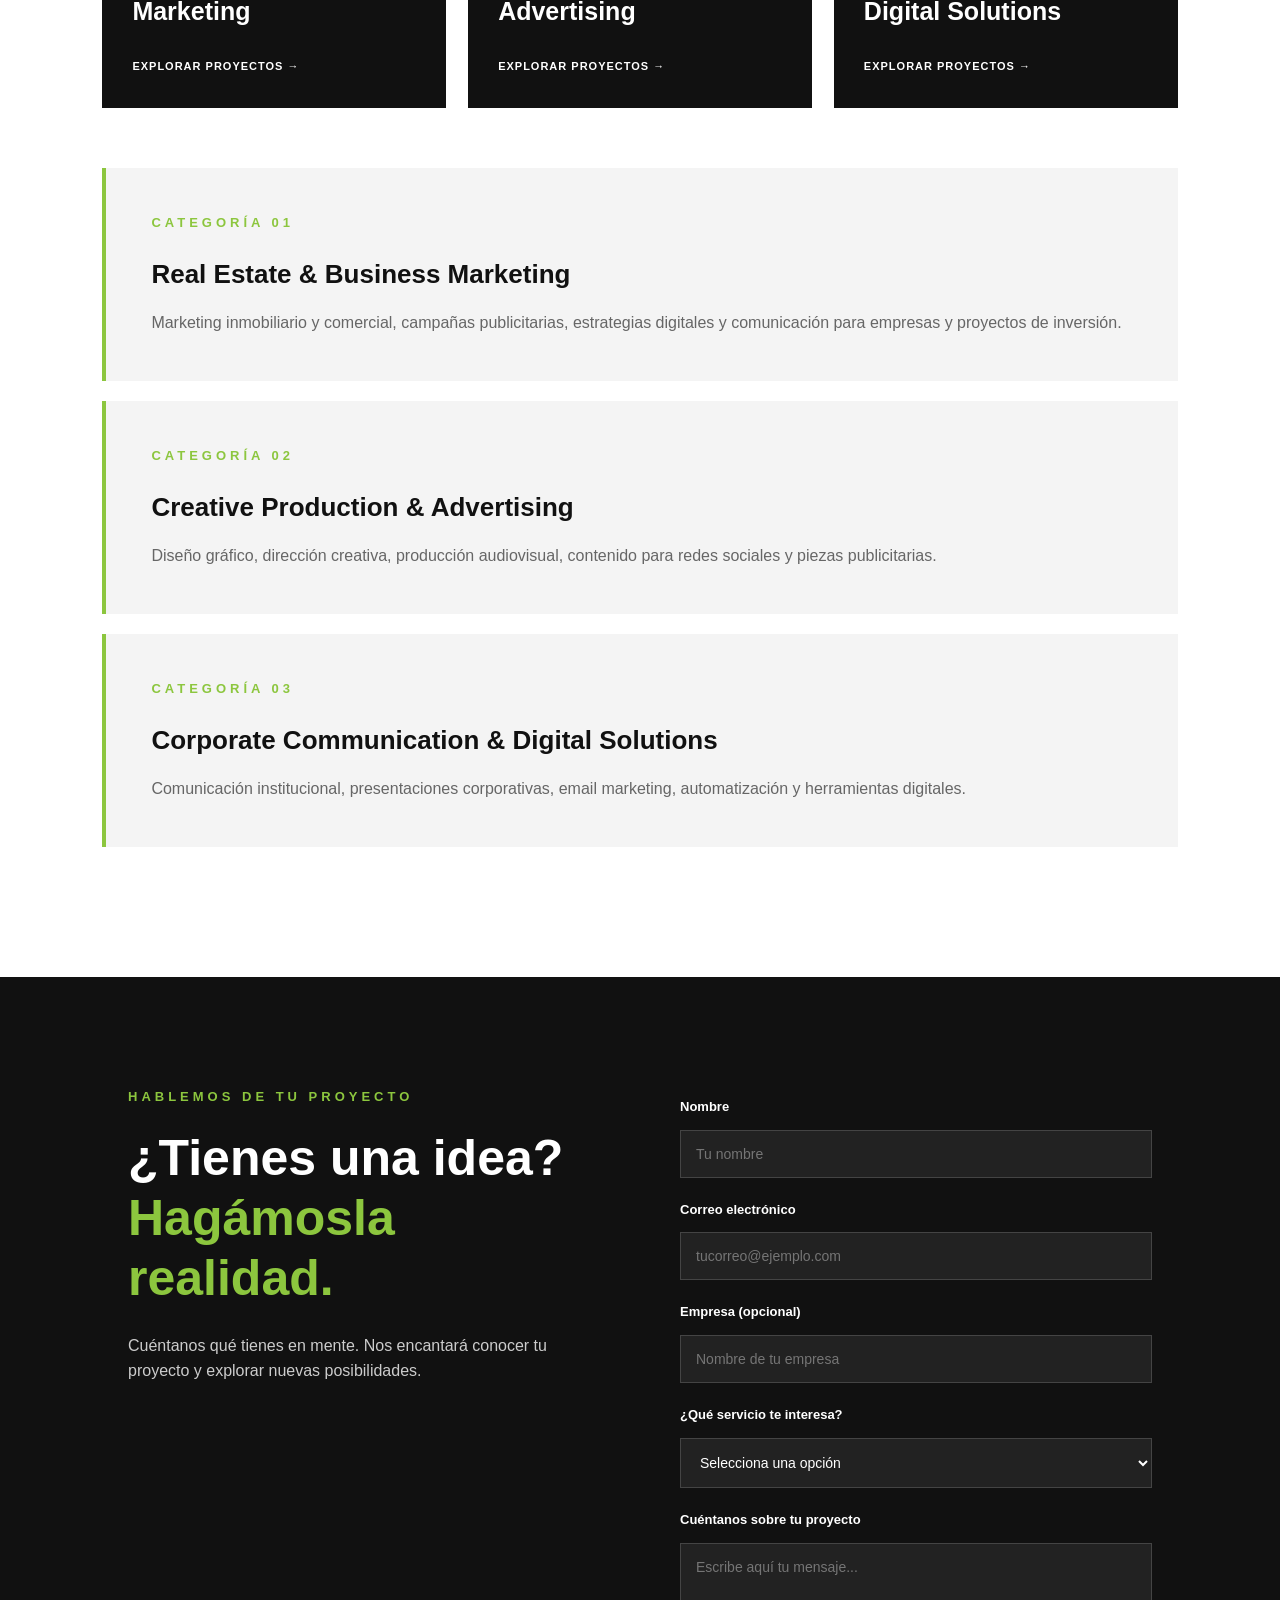
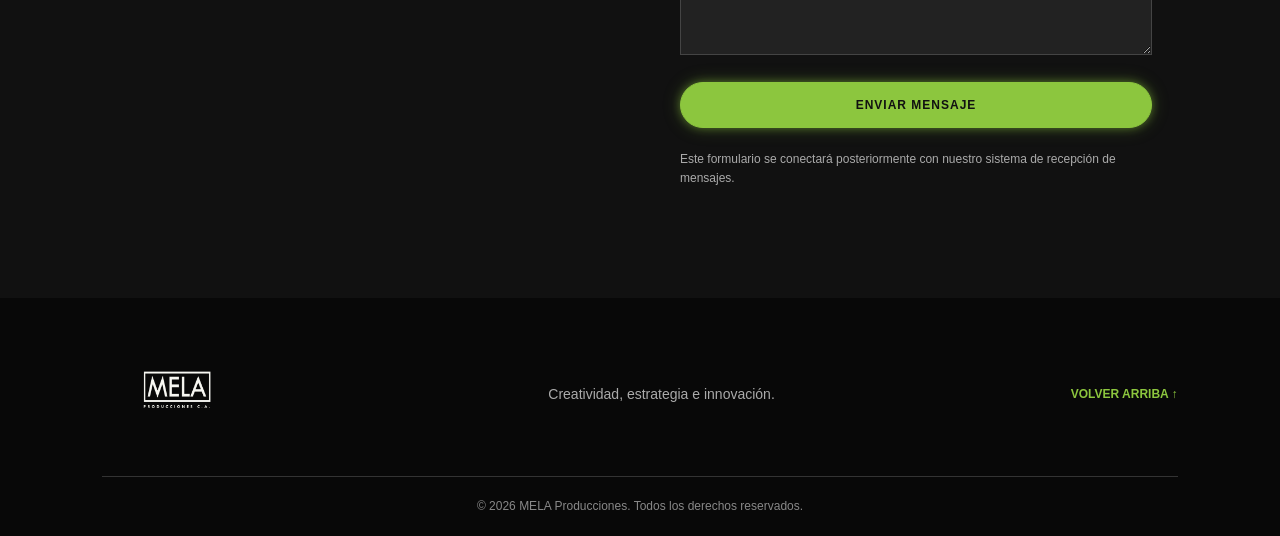
==== commit 9c488aec: "cambio rectangulo" ====
--- a/index.html
+++ b/index.html
@@ -28,7 +28,8 @@
         <nav class="navbar">
 
             <a href="#inicio" class="logo">
-                <img src="img/logo mela blanco.png" alt="Mela Producciones">
+                <img class="logo-blanco" src="img/logo mela blanco.png" alt="Mela Producciones">
+<img class="logo-negro" src="img/logo mela negro.png" alt="Mela Producciones">
             </a>
 
             <button class="menu-toggle" id="menu-toggle" aria-label="Abrir menú">
--- a/css/estilos.css
+++ b/css/estilos.css
@@ -108,13 +108,19 @@
 ========================= */
 
 .navbar {
-    position: relative;
-    z-index: 3;
+    position: fixed;
+    top: 0;
+    left: 0;
     width: 100%;
-    padding: 25px 7%;
+    padding: 10px 5%;
     display: flex;
     justify-content: space-between;
     align-items: center;
+    background: rgba(5, 12, 18, 0.58);
+    backdrop-filter: blur(12px);
+    -webkit-backdrop-filter: blur(12px);
+    border-bottom: 1px solid rgba(140, 198, 62, 0.20);
+    z-index: 1000;
 }
 
 .logo img {
@@ -634,11 +640,20 @@
     }
 
     .navbar {
-        padding: 20px 6%;
+        position: fixed;
+        top: 0;
+        left: 0;
+        width: 100%;
+        height: 75px;
+        padding: 8px 6%;
+        background: rgba(5, 12, 18, 0.58);
+        backdrop-filter: blur(12px);
+        border-bottom: 1px solid rgba(140, 198, 62, 0.35);
+        z-index: 1000;
     }
 
     .logo img {
-        width: 135px;
+        width: 105px;
     }
 
     .menu-toggle {
@@ -713,7 +728,7 @@
 }
 
 .header .navbar .logo img {
-    width: 150px !important;
+    width: 90px !important;
     max-width: none !important;
     max-height: none !important;
     height: auto !important;
@@ -1423,4 +1438,39 @@
 .whatsapp-float i {
     color: #FFFFFF;
     font-size: 34px;
+}
+/* AJUSTE DEL ENCABEZADO SOLO EN MOVILES */
+
+@media (max-width: 768px) {
+    .header-content {
+        justify-content: flex-start;
+        padding-top: 125px;
+        padding-bottom: 100px;
+    }
+    @media (max-width: 768px) {
+        .navbar .logo img {
+            width: 105px !important;
+            max-width: 105px !important;
+            height: auto !important;
+        }
+    }
+    /* LOGOS PARA BARRA SEGUN EL FONDO */
+.logo-negro {
+    display: none;
+}
+
+.navbar.fondo-claro .logo-blanco {
+    display: none;
+}
+
+.navbar.fondo-claro .logo-negro {
+    display: block;
+}
+
+.navbar.fondo-claro {
+    background: rgba(255, 255, 255, 0.75);
+}
+
+.navbar.fondo-claro .nav-menu a {
+    color: #8CC63E;
 }
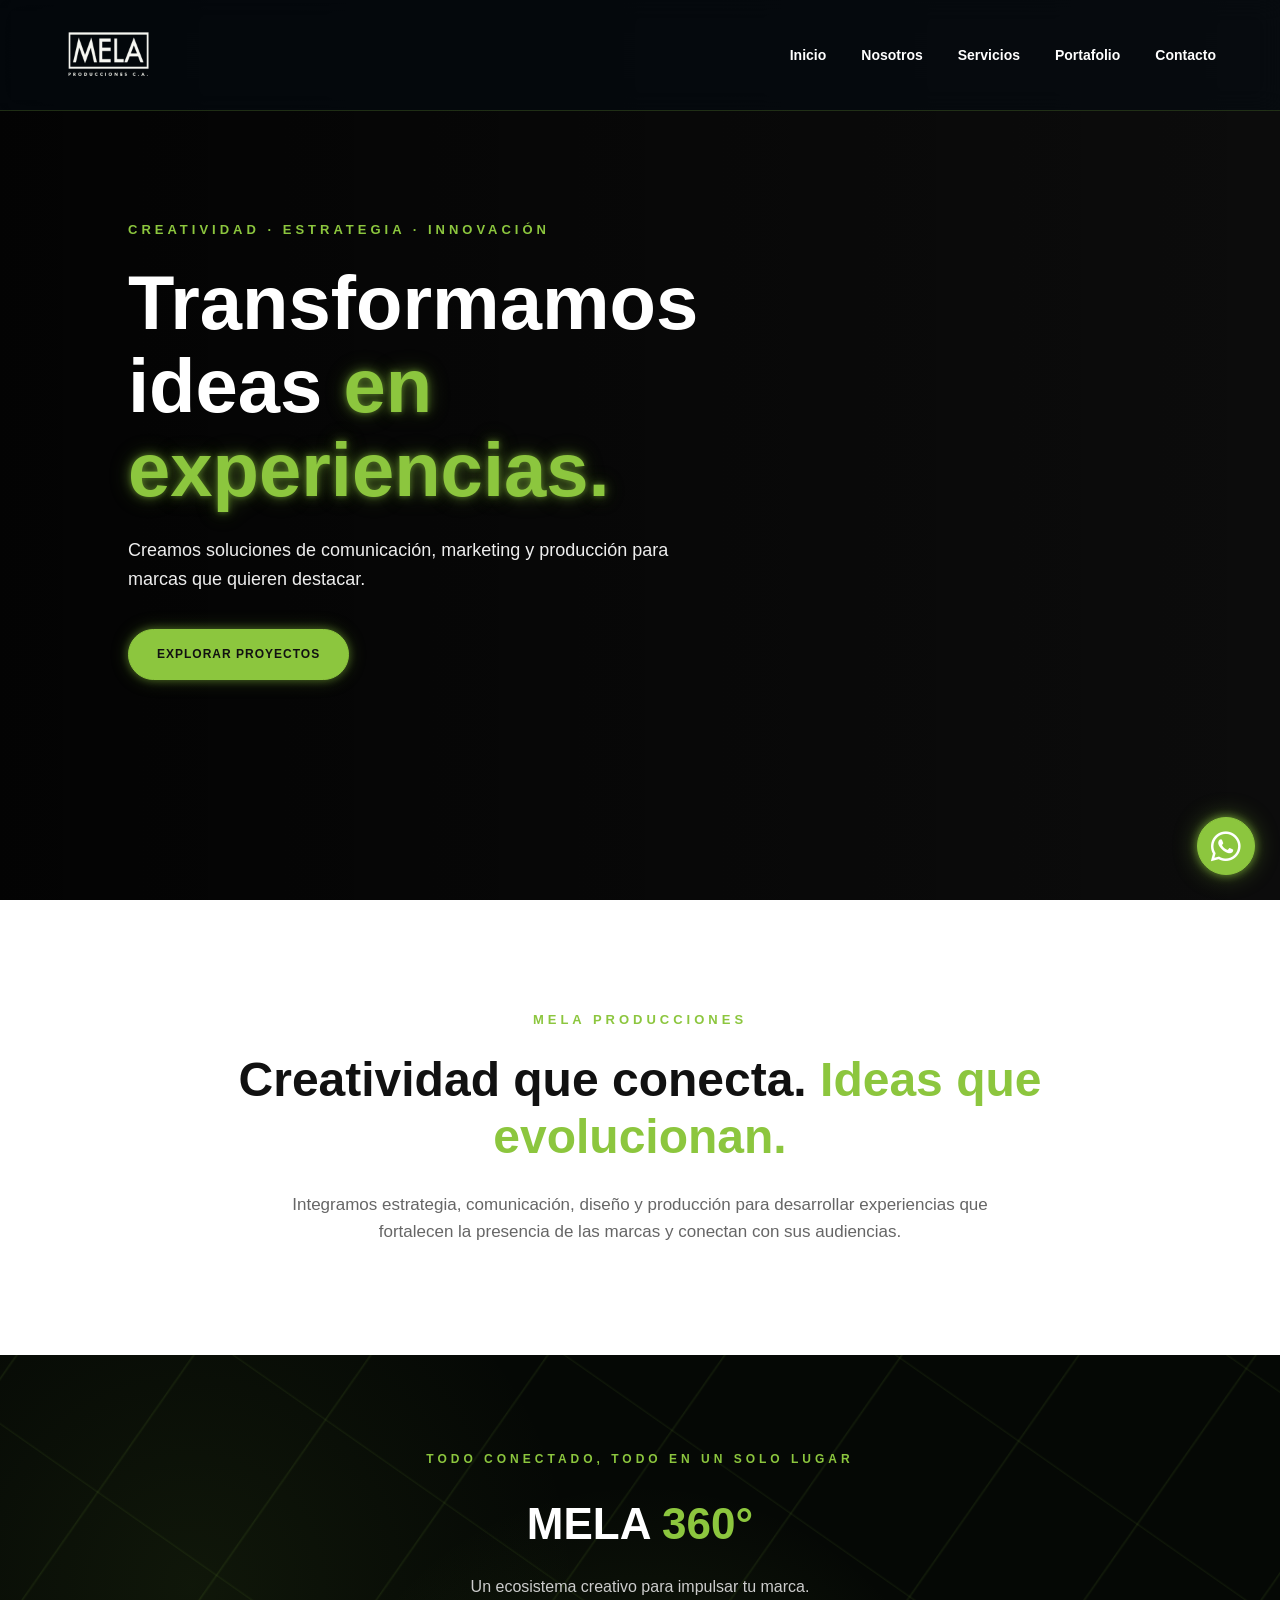
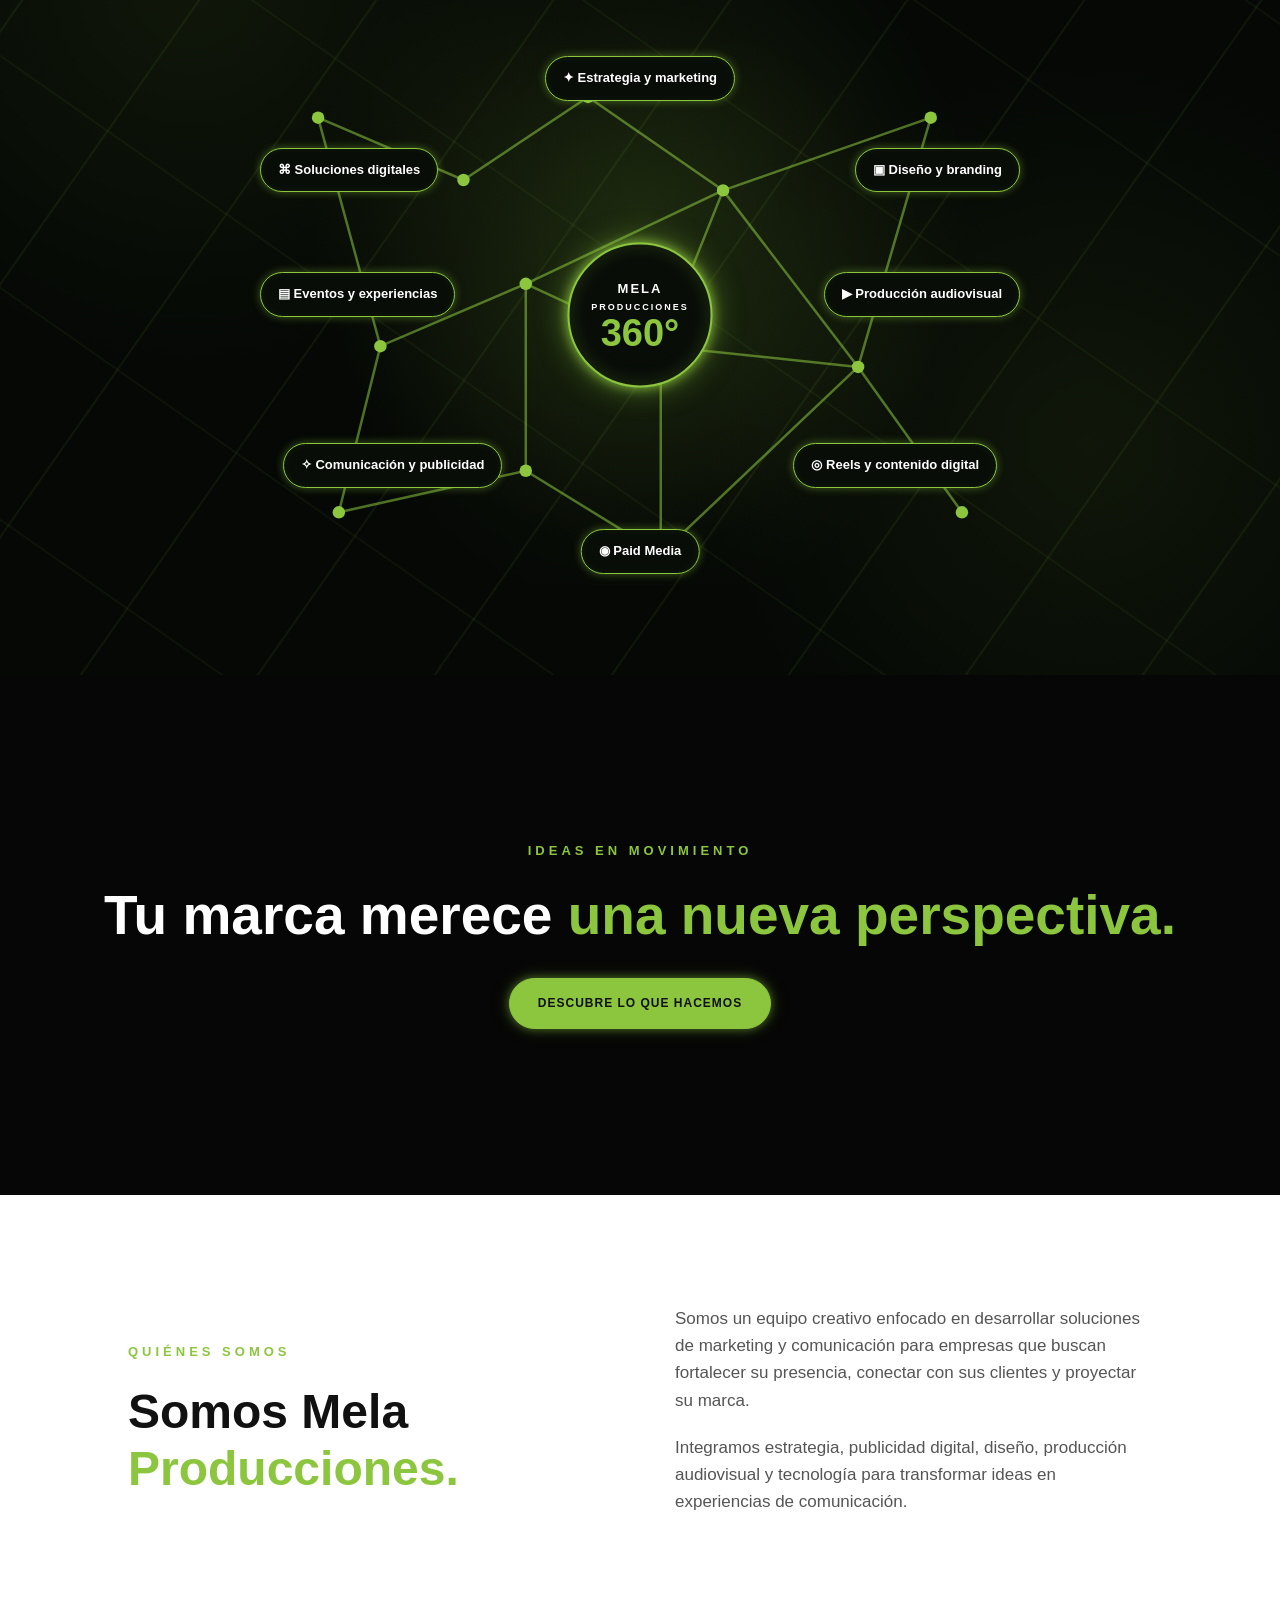
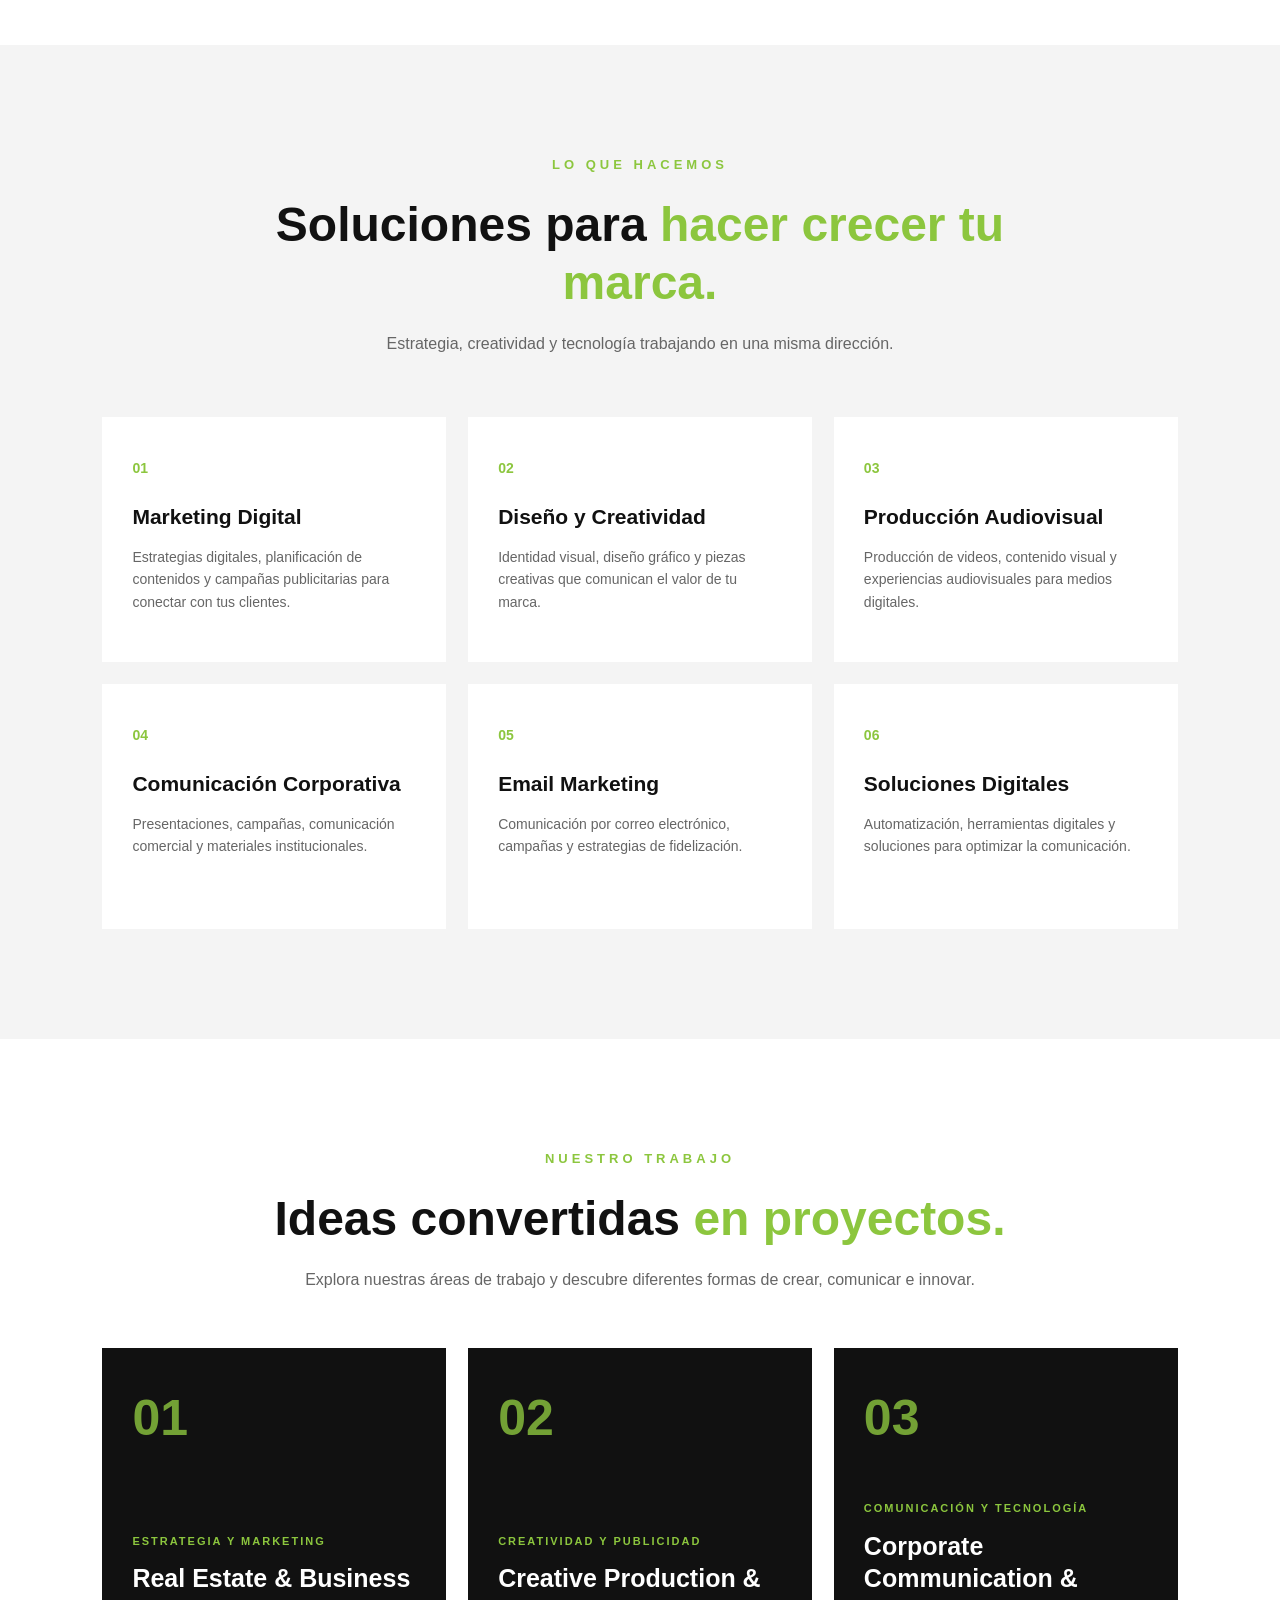
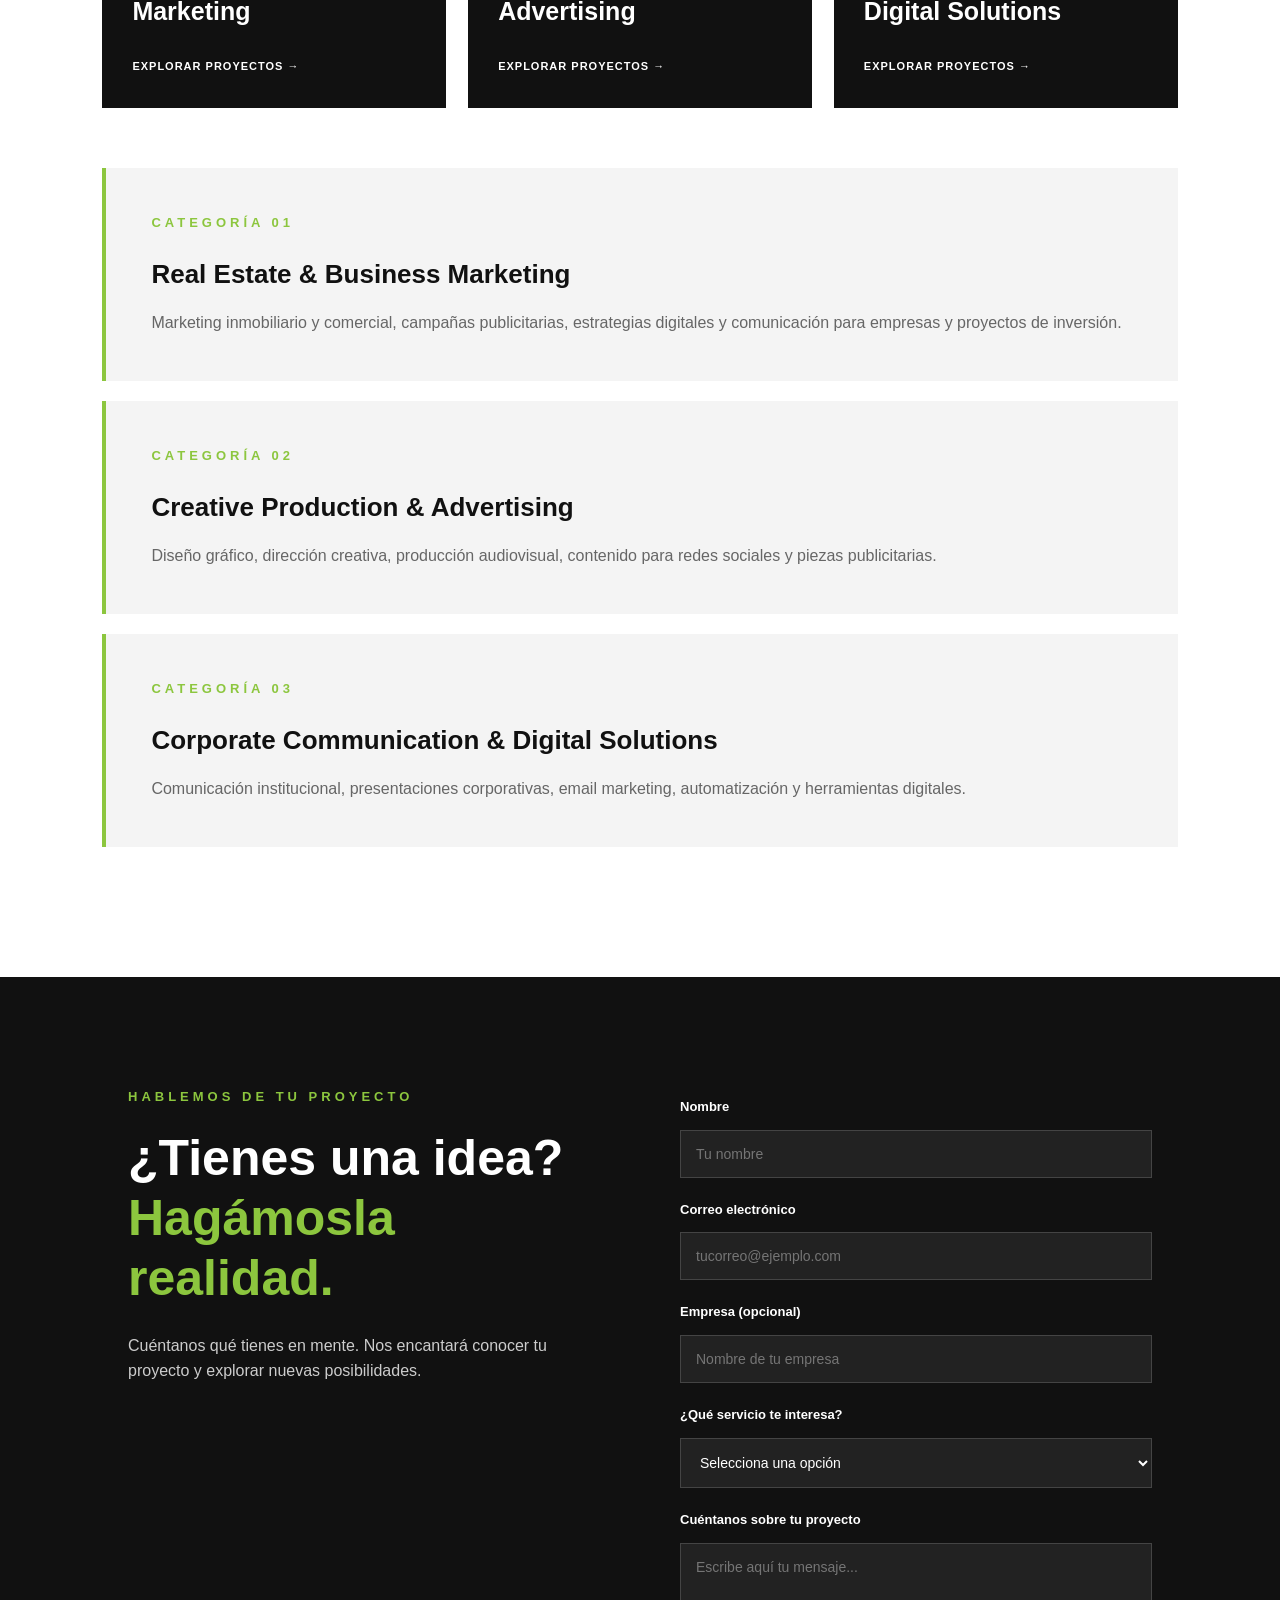
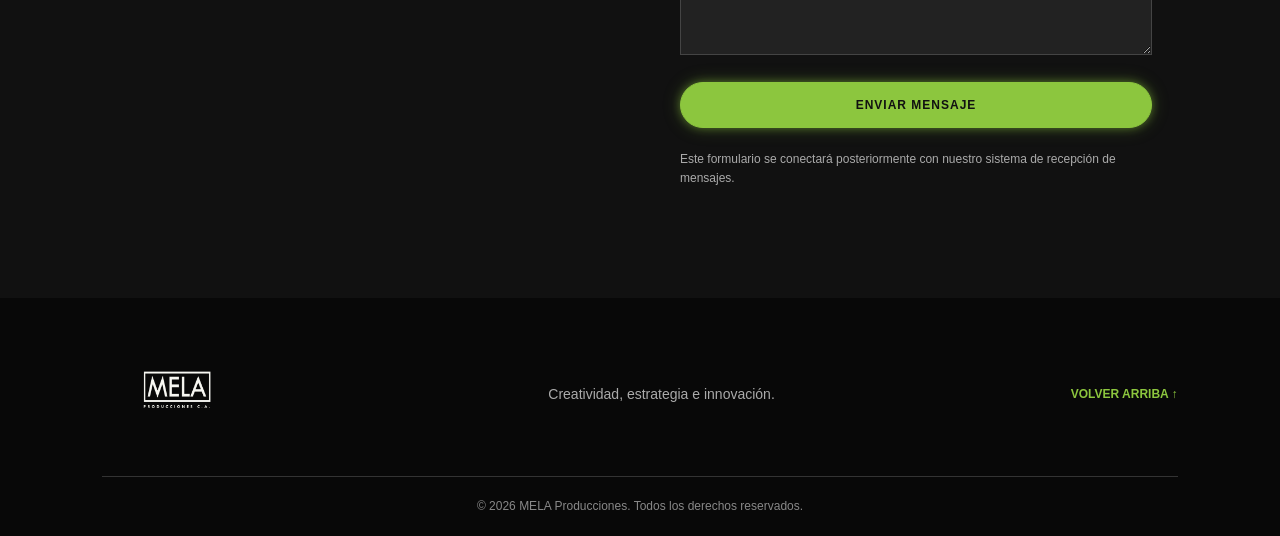
==== commit cb6cad4f: "quitar logo negro" ====
--- a/index.html
+++ b/index.html
@@ -29,7 +29,6 @@
 
             <a href="#inicio" class="logo">
                 <img class="logo-blanco" src="img/logo mela blanco.png" alt="Mela Producciones">
-<img class="logo-negro" src="img/logo mela negro.png" alt="Mela Producciones">
             </a>
 
             <button class="menu-toggle" id="menu-toggle" aria-label="Abrir menú">
--- a/css/estilos.css
+++ b/css/estilos.css
@@ -1454,23 +1454,97 @@
             height: auto !important;
         }
     }
-    /* LOGOS PARA BARRA SEGUN EL FONDO */
-.logo-negro {
-    display: none;
-}
-
-.navbar.fondo-claro .logo-blanco {
-    display: none;
-}
-
-.navbar.fondo-claro .logo-negro {
-    display: block;
-}
-
-.navbar.fondo-claro {
-    background: rgba(255, 255, 255, 0.75);
+    /* CAMBIO DE NAVEGACIÓN SEGÚN EL FONDO */
+
+/* FONDO OSCURO */
+.navbar .logo img.logo-blanco {
+    display: block !important;
+}
+
+.navbar .logo img.logo-negro {
+    display: none !important;
+}
+
+.navbar .nav-menu a {
+    color: #FFFFFF;
+}
+
+/* FONDO CLARO */
+.navbar.fondo-claro .logo img.logo-blanco {
+    display: none !important;
+}
+
+.navbar.fondo-claro .logo img.logo-negro {
+    display: block !important;
 }
 
 .navbar.fondo-claro .nav-menu a {
     color: #8CC63E;
+}
+
+/* BARRA BLANCA TRANSPARENTE */
+.navbar.fondo-claro {
+    background: rgba(255, 255, 255, 0.78);
+    backdrop-filter: blur(12px);
+    -webkit-backdrop-filter: blur(12px);
+    border-bottom: 1px solid rgba(140, 198, 62, 0.25);
+}
+
+/* CORRECCIÓN DEFINITIVA DE VISIBILIDAD DE LOGOS */
+
+.navbar img.logo-blanco {
+    display: block !important;
+    visibility: visible !important;
+}
+
+.navbar img.logo-negro {
+    display: none !important;
+    visibility: hidden !important;
+}
+
+.navbar.fondo-claro img.logo-blanco {
+    display: none !important;
+    visibility: hidden !important;
+}
+
+.navbar.fondo-claro img.logo-negro {
+    display: block !important;
+    visibility: visible !important;
+}
+/* AMBOS LOGOS EN LA MISMA POSICIÓN */
+.navbar .logo {
+    display: flex;
+    align-items: center;
+    position: relative;
+}
+
+.navbar .logo img {
+    width: 105px !important;
+    height: auto !important;
+    object-fit: contain;
+}
+
+/* El logo negro se superpone al blanco */
+.navbar .logo-negro {
+    position: absolute;
+    top: 0;
+    left: 0;
+}
+
+/* Fondo oscuro */
+.navbar:not(.fondo-claro) .logo-blanco {
+    opacity: 1;
+}
+
+.navbar:not(.fondo-claro) .logo-negro {
+    opacity: 0;
+}
+
+/* Fondo claro */
+.navbar.fondo-claro .logo-blanco {
+    opacity: 0;
+}
+
+.navbar.fondo-claro .logo-negro {
+    opacity: 1;
 }
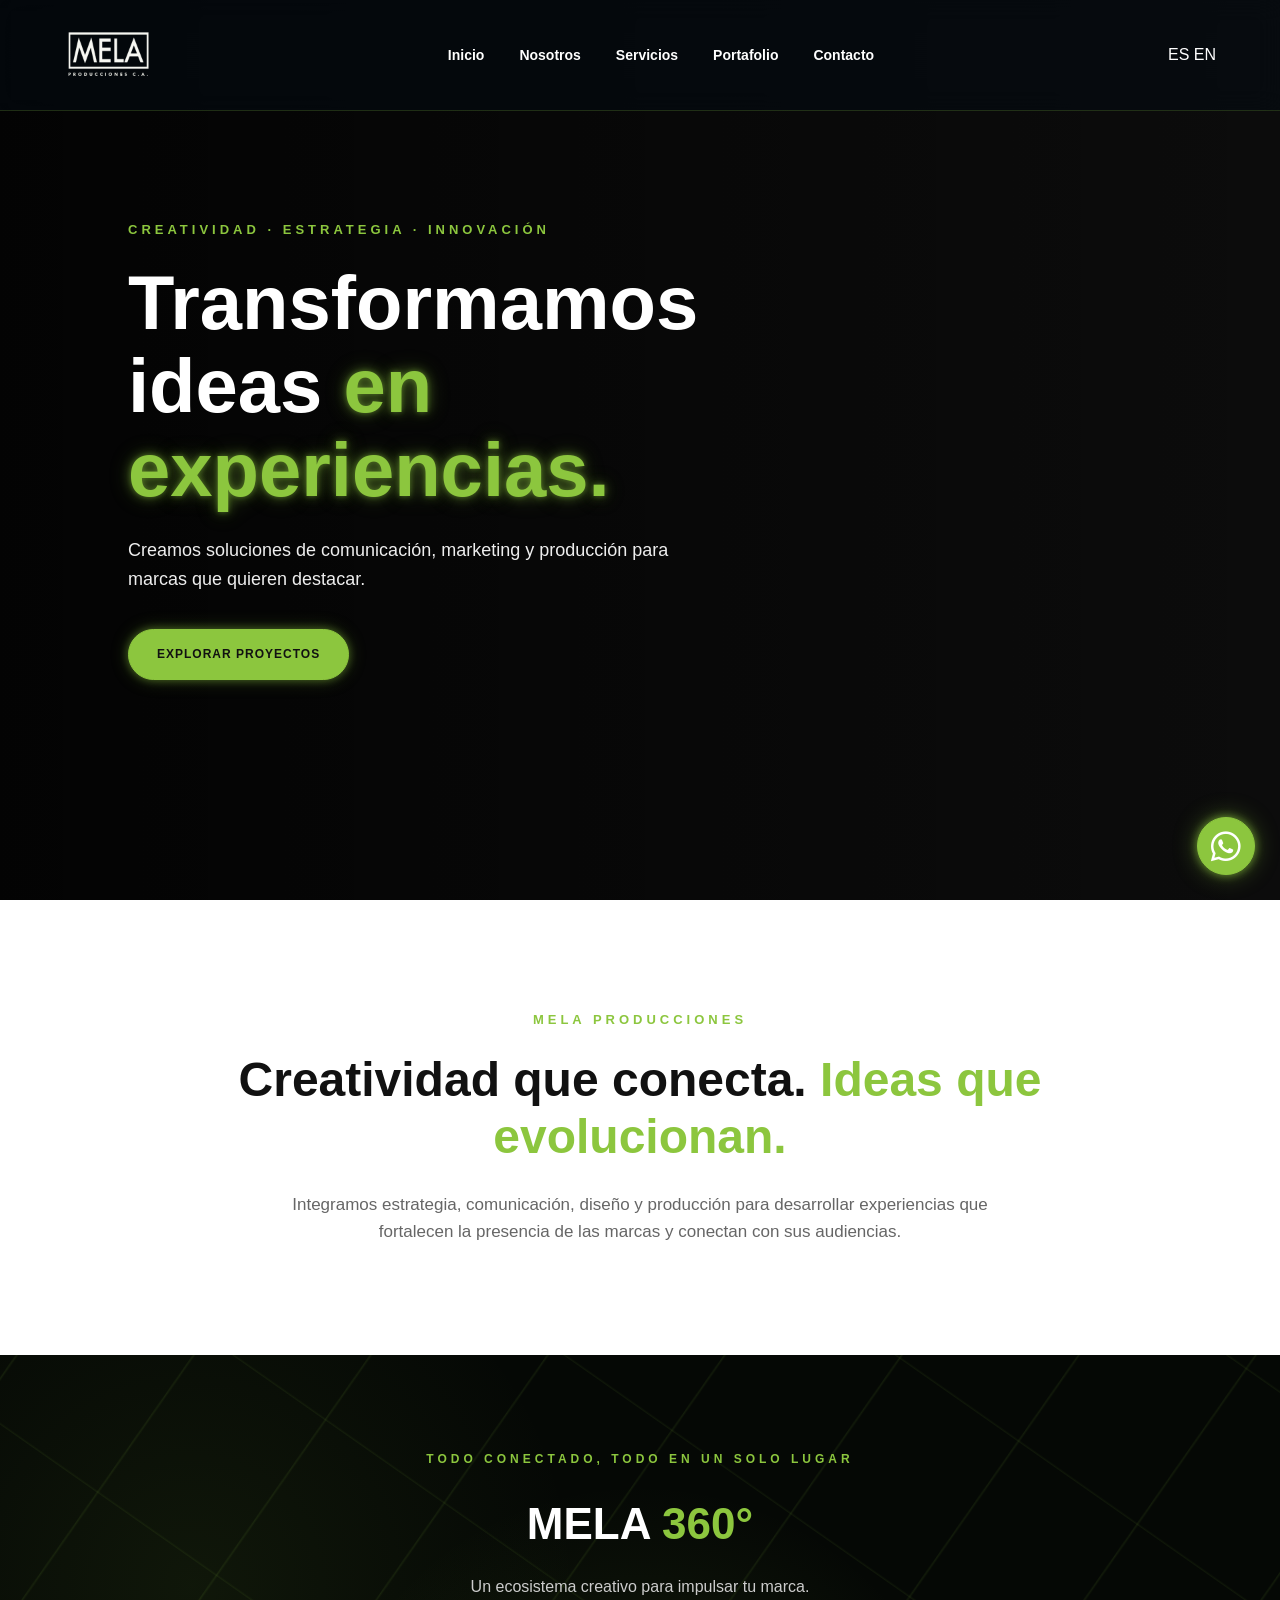
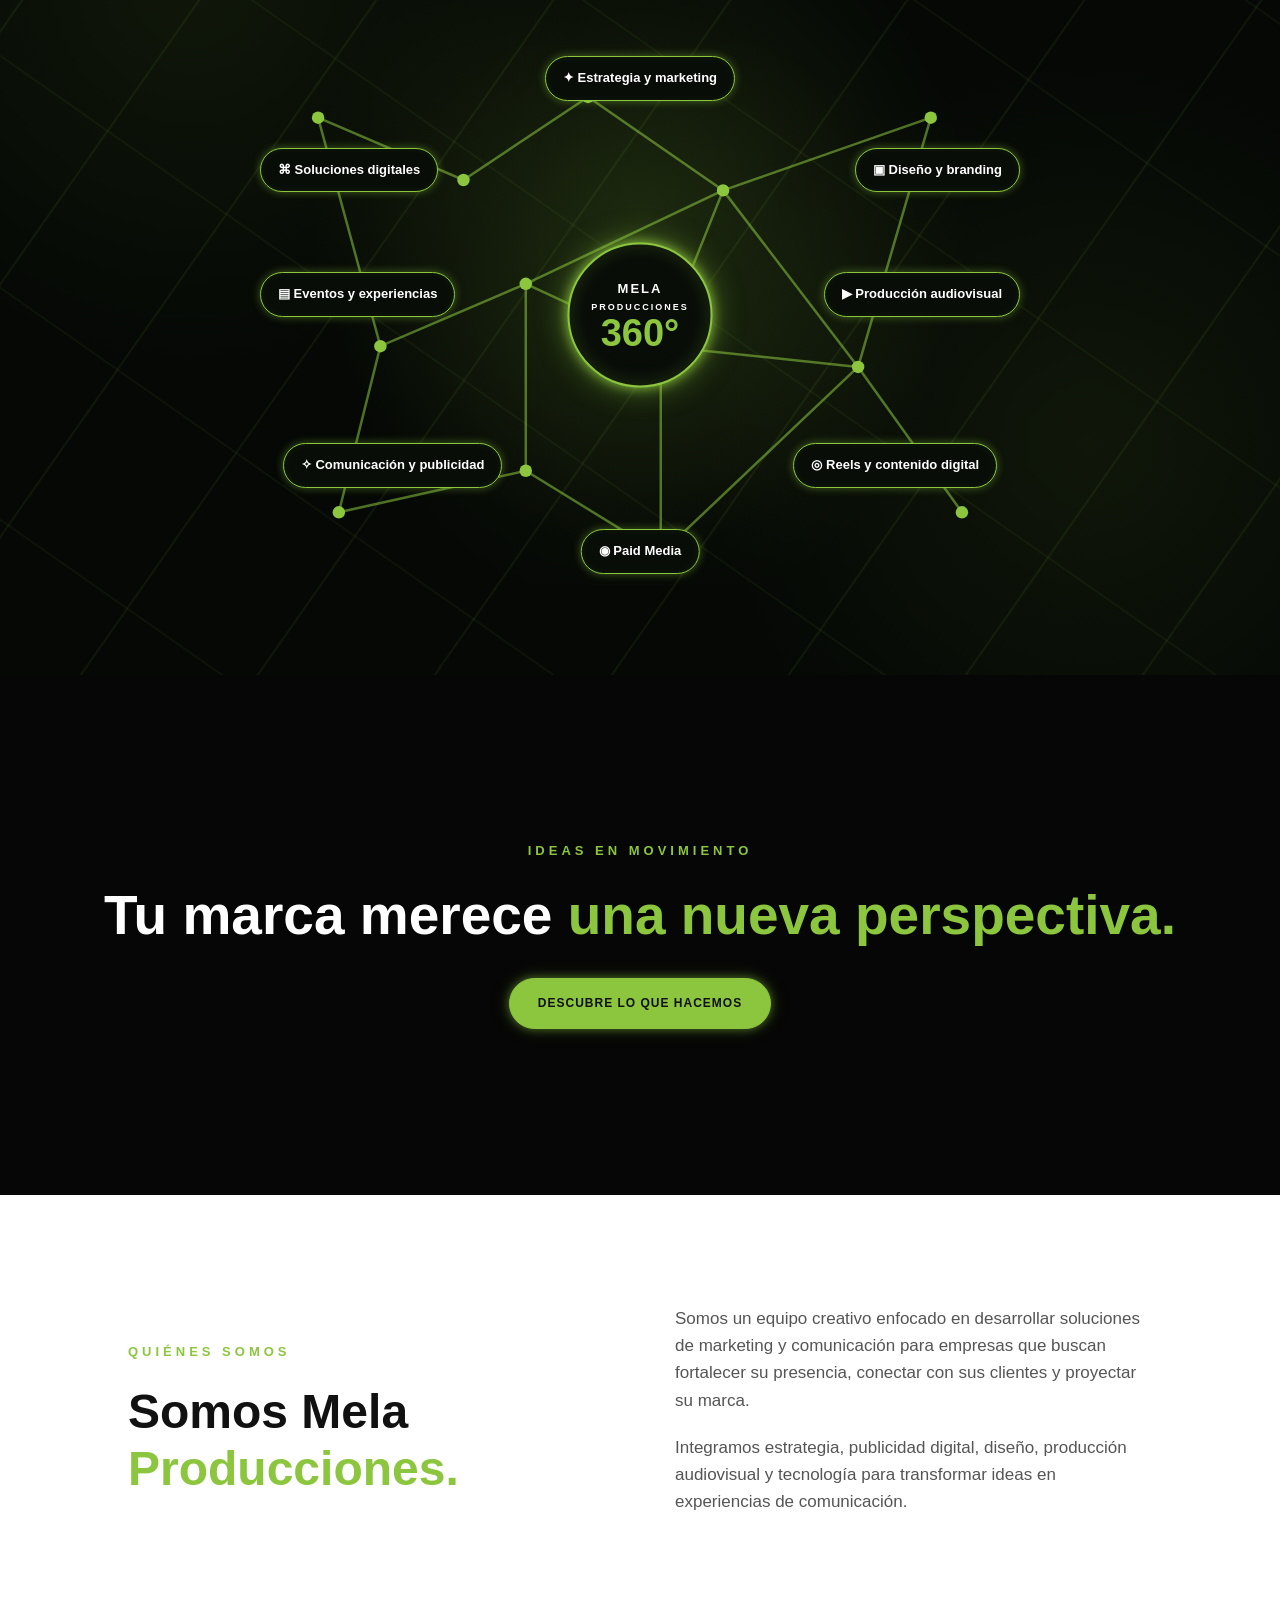
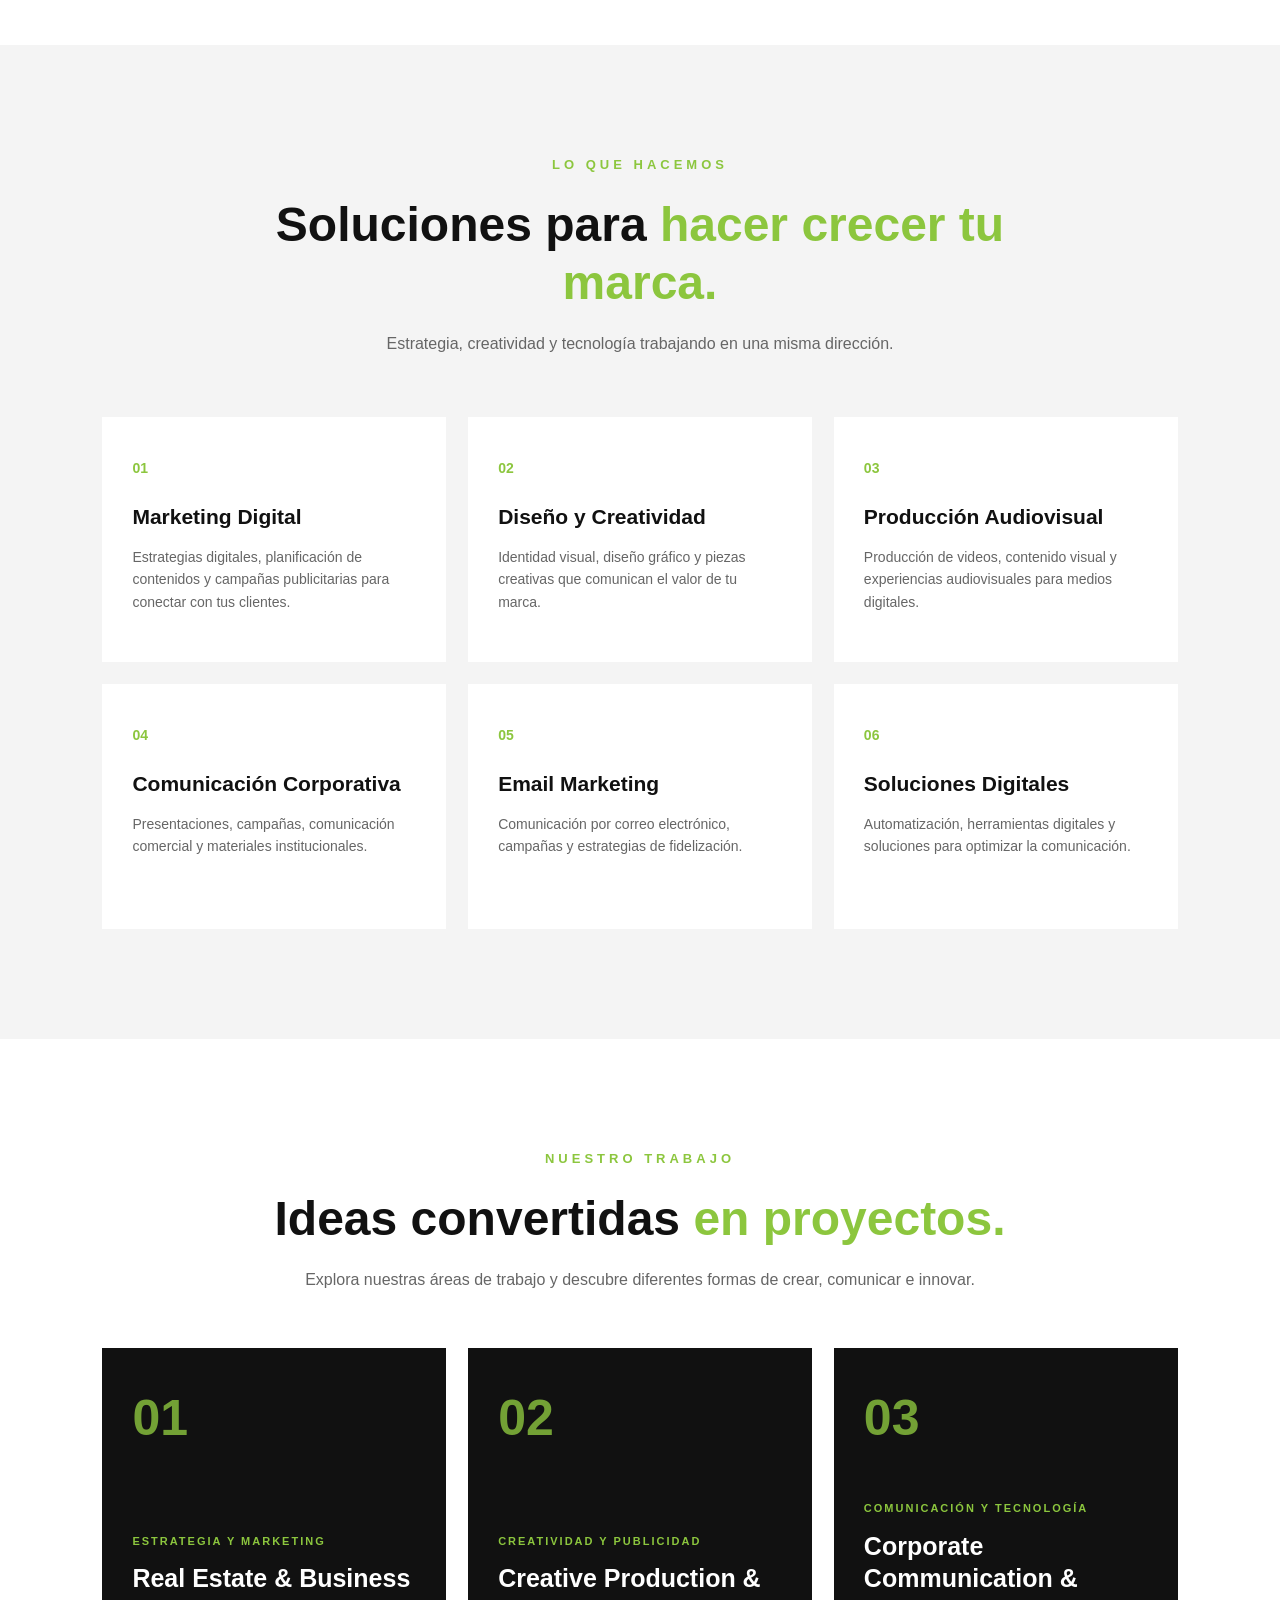
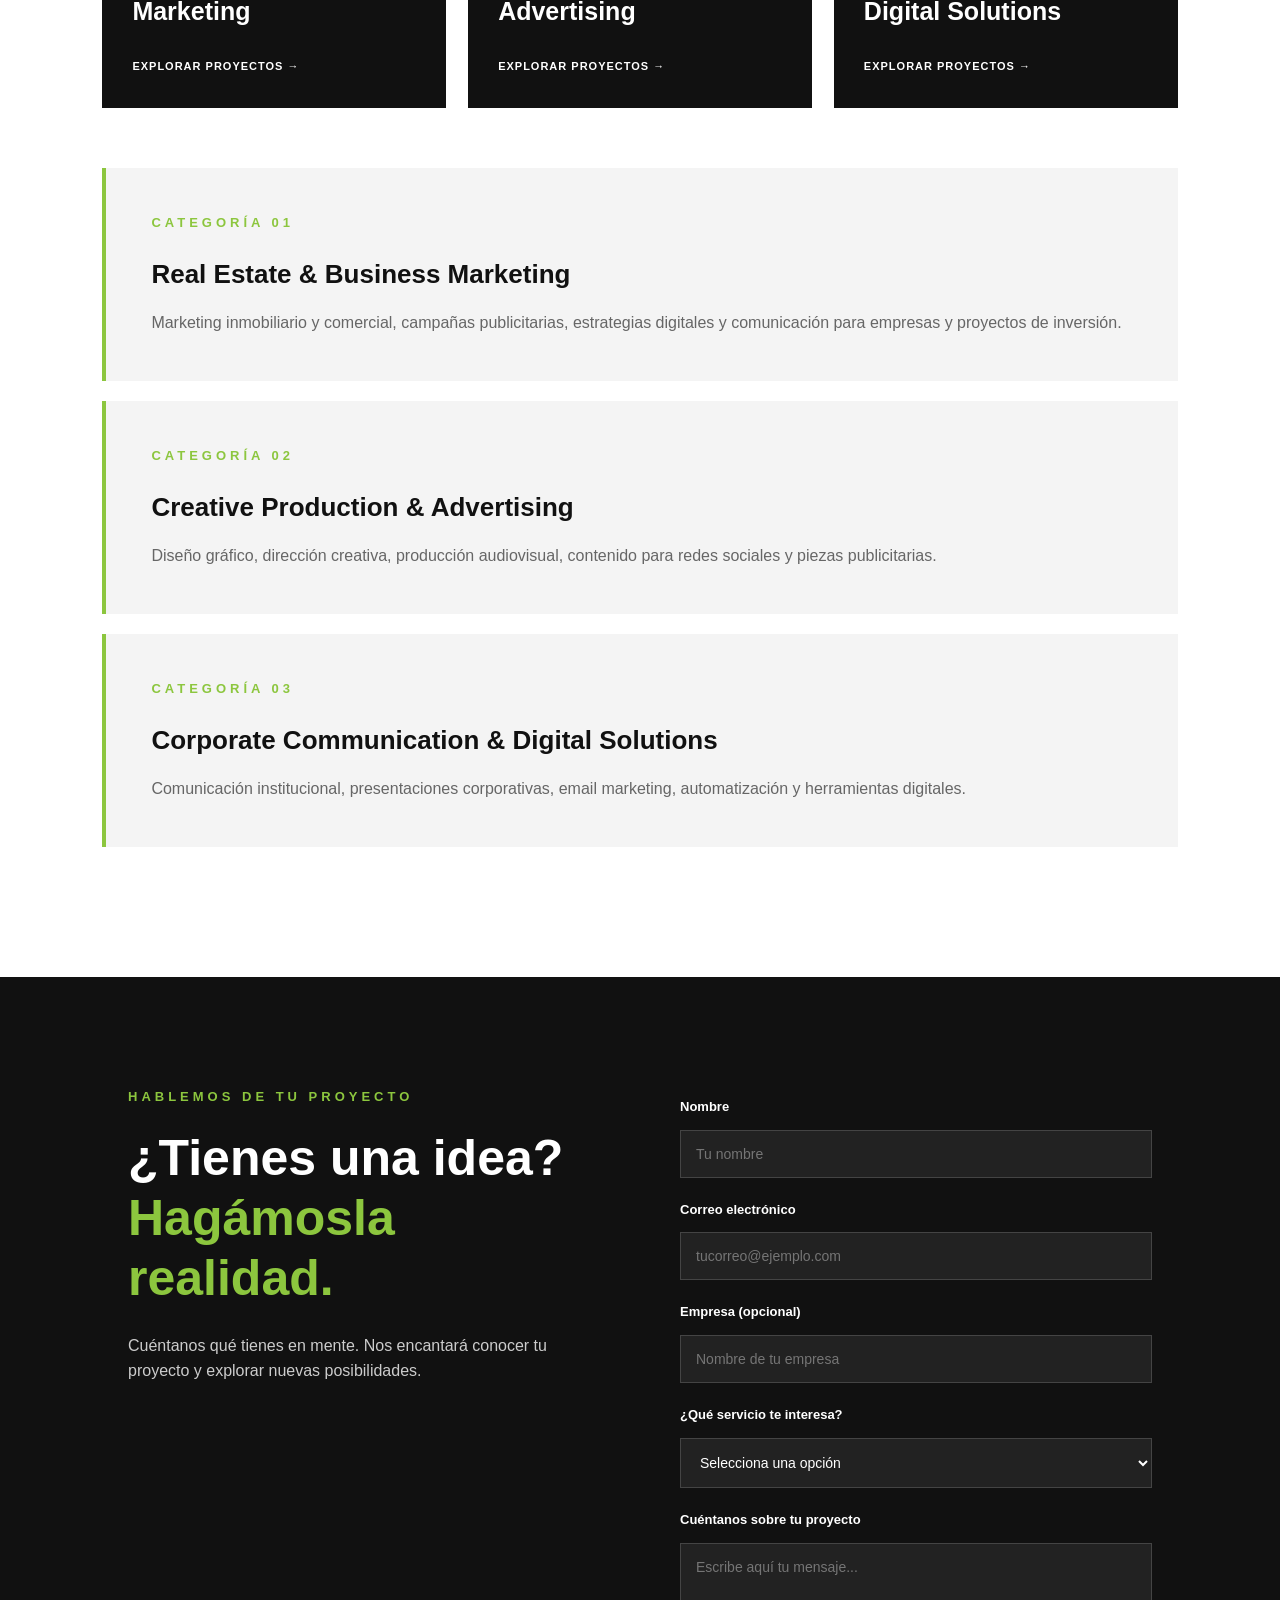
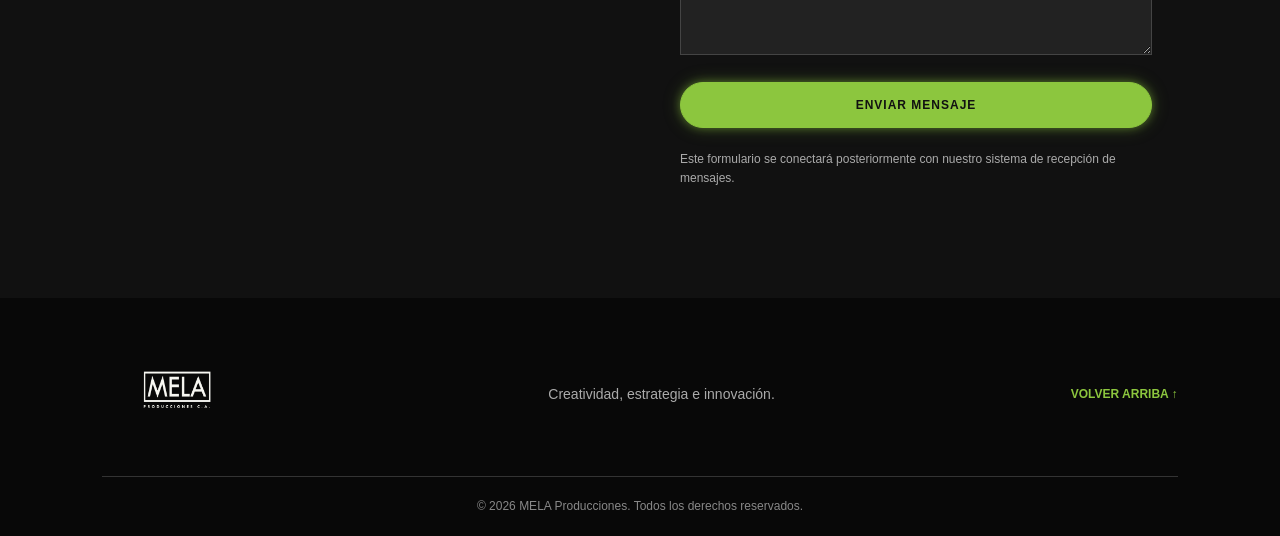
==== commit 438dcba6: "cambios es en" ====
--- a/index.html
+++ b/index.html
@@ -42,7 +42,11 @@
                 <li><a href="#portafolio">Portafolio</a></li>
                 <li><a href="#contacto">Contacto</a></li>
             </ul>
-
+            <div class="language-switch">
+                <a href="#" class="active">ES</a>
+                <span></span>
+                <a href="#">EN</a>
+            </div>
         </nav>
         <!-- MENU INFERIOR PARA MOVILES -->
 <nav class="mobile-bottom-nav">
--- a/css/estilos.css
+++ b/css/estilos.css
@@ -1547,4 +1547,57 @@
 
 .navbar.fondo-claro .logo-negro {
     opacity: 1;
+}
+/* SELECTOR DE IDIOMA ES | EN */
+.language-switch {
+    display: flex;
+    align-items: center;
+    gap: 8px;
+    padding: 5px 9px;
+    border-radius: 25px;
+    background: rgba(20, 20, 20, 0.75);
+    border: 1px solid rgba(140, 198, 62, 0.45);
+    flex-shrink: 0;
+}
+
+.language-switch a {
+    color: #FFFFFF;
+    text-decoration: none;
+    font-size: 12px;
+    font-weight: bold;
+    padding: 5px 7px;
+    border-radius: 20px;
+}
+
+.language-switch a.active {
+    background: #8CC63E;
+    color: #111111;
+}
+
+.language-switch span {
+    width: 1px;
+    height: 15px;
+    background: rgba(255, 255, 255, 0.4);
+}
+
+/* POSICIÓN EN PC */
+.navbar {
+    gap: 20px;
+}
+
+.language-switch {
+    margin-left: 15px;
+}
+
+/* POSICIÓN EN MÓVILES */
+@media (max-width: 768px) {
+    .navbar {
+        justify-content: space-between;
+        gap: 8px;
+    }
+
+    .navbar .language-switch {
+        margin-left: auto;
+        margin-right: 8px;
+    }
 }
